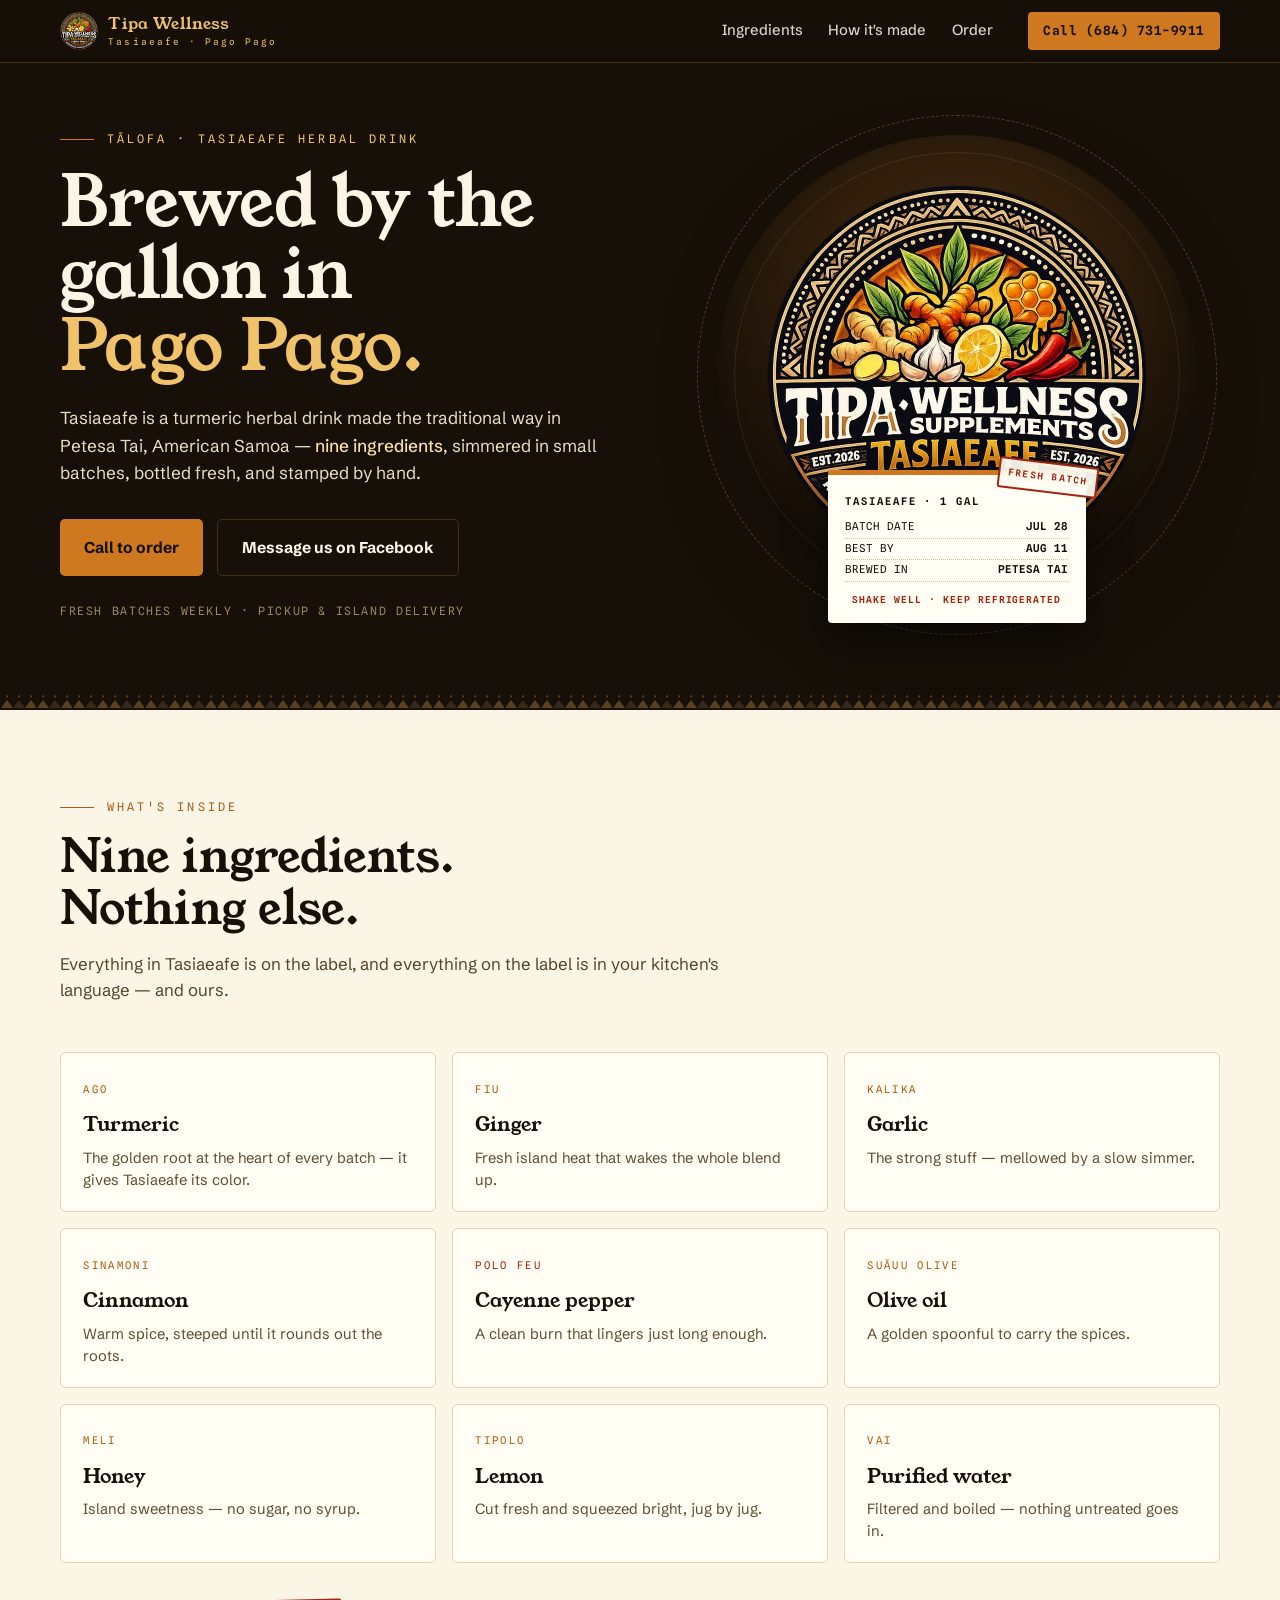
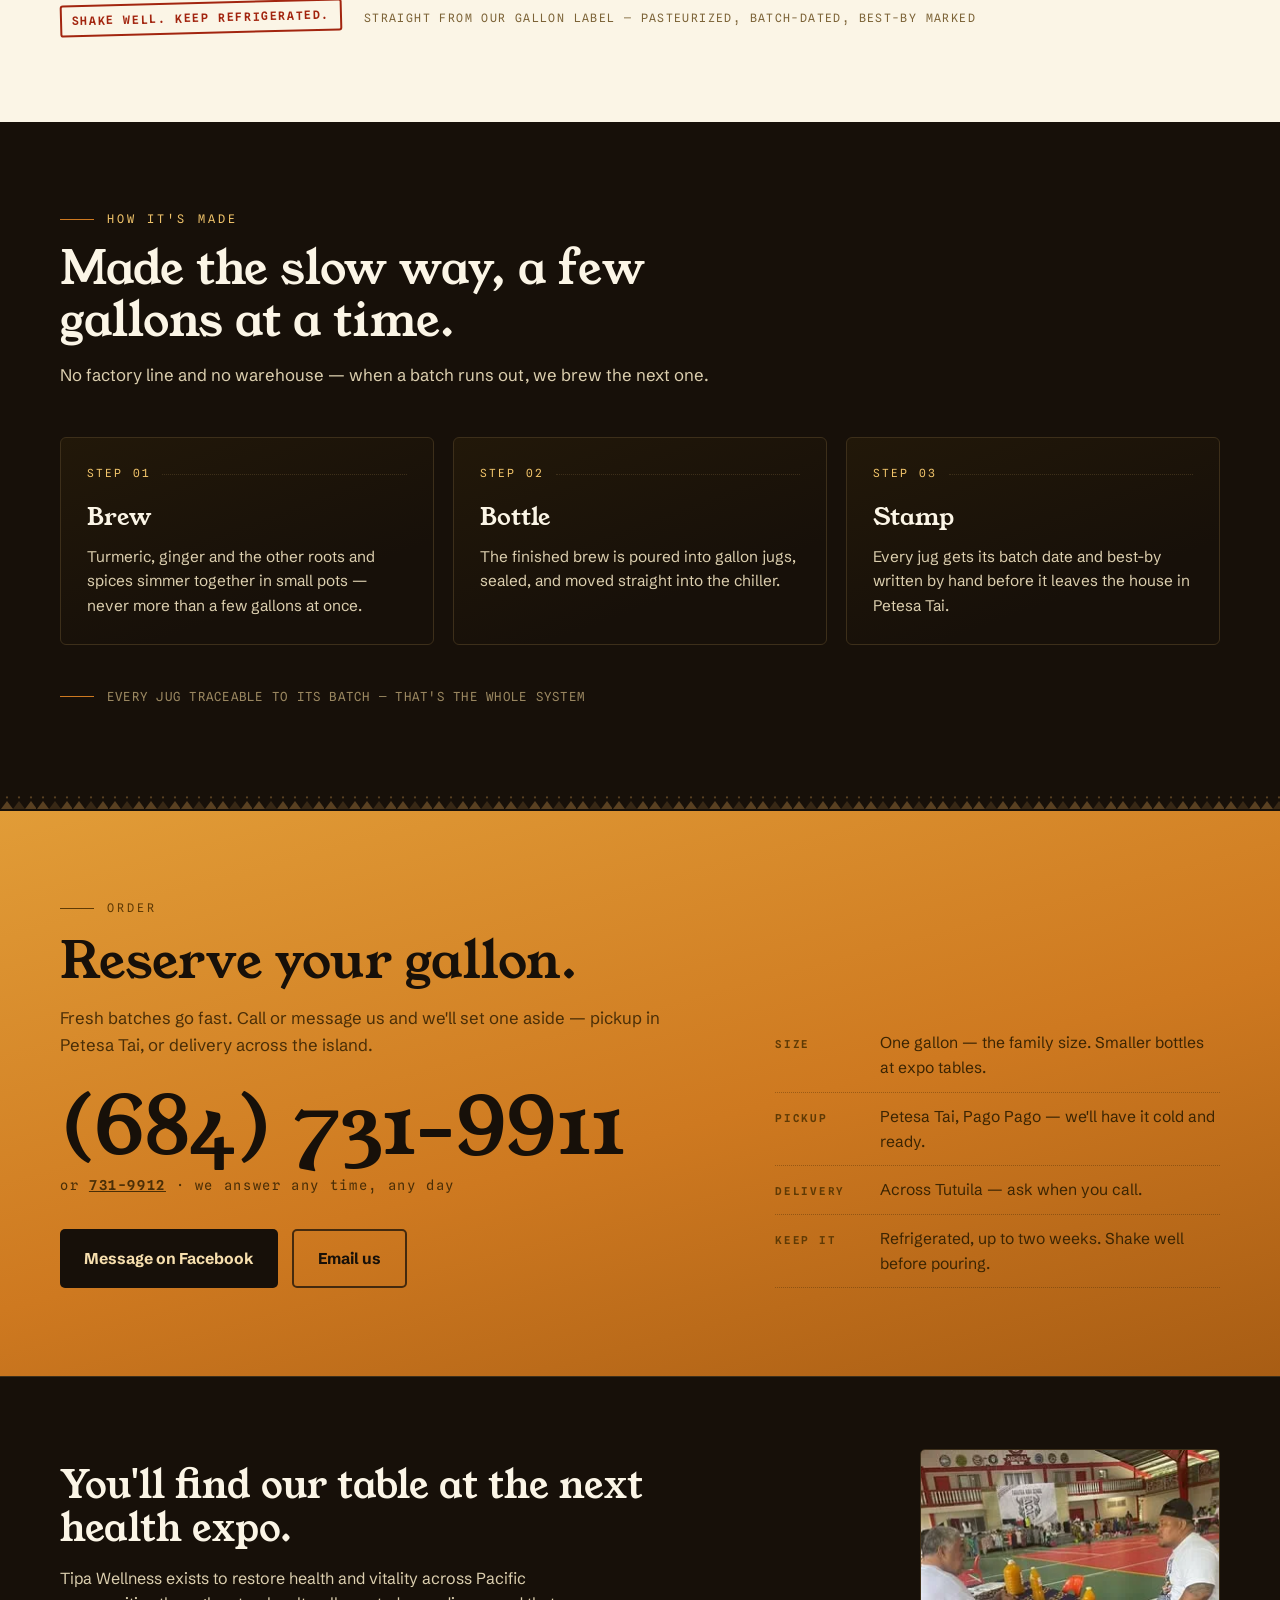
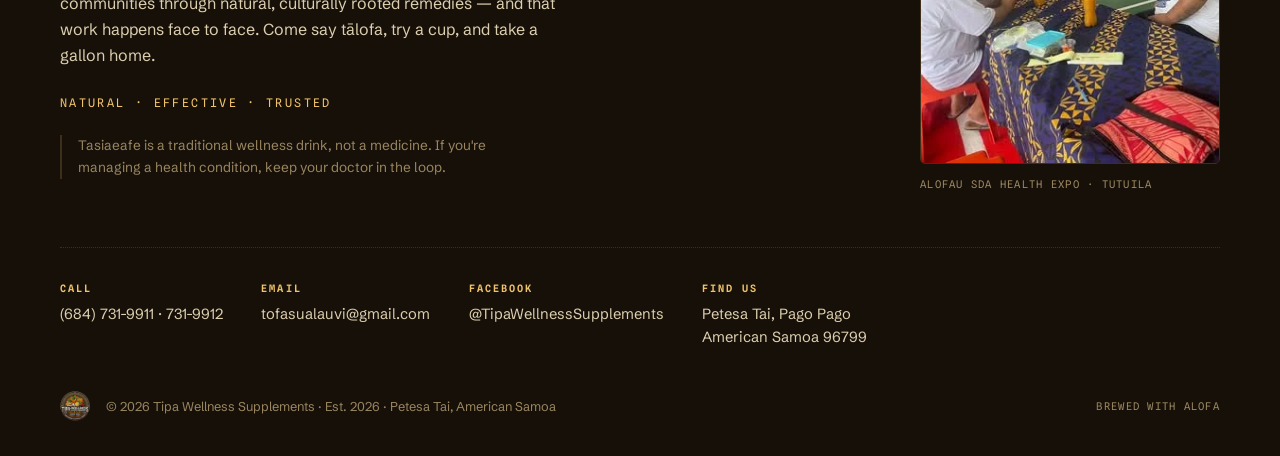
==== index.html @ 3d17a1ac "Ingredient cards: scroll-lit photo backgrounds (assets pending) Each card attaches assets/ing-<slug>" ====
<!DOCTYPE html>
<html lang="en">
<head>
<meta charset="UTF-8">
<meta name="viewport" content="width=device-width, initial-scale=1.0">
<title>Tipa Wellness Supplements — Tasiaeafe Herbal Drink, brewed in Pago Pago</title>
<meta name="description" content="Tasiaeafe is a turmeric herbal drink brewed in small batches in Petesa Tai, American Samoa. Nine ingredients, bottled by the gallon. Call (684) 731-9911 to order.">
<link rel="icon" type="image/png" href="assets/favicon.png">
<link rel="apple-touch-icon" href="assets/apple-touch-icon.png">
<link rel="preconnect" href="https://fonts.googleapis.com">
<link rel="preconnect" href="https://fonts.gstatic.com" crossorigin>
<link href="https://fonts.googleapis.com/css2?family=Young+Serif&family=Schibsted+Grotesk:ital,wght@0,400;0,500;0,700;1,400&family=Spline+Sans+Mono:wght@400;500;600&display=swap" rel="stylesheet">
<style>
  :root{
    --ink:#171009;
    --ink-2:#221809;
    --ink-soft:#2e2212;
    --paper:#FBF5E6;
    --paper-2:#F4EAD2;
    --cream:#FFFDF4;
    --turmeric:#CE7920;
    --turmeric-deep:#A85D14;
    --honey:#F0C36A;
    --honey-pale:#F7DFAE;
    --chili:#A2250F;
    --leaf:#6A8D30;
    --line-dark:#3d2f1a;
    --line-paper:#E2D5B4;
    --disp:'Young Serif',Georgia,serif;
    --body:'Schibsted Grotesk',system-ui,sans-serif;
    --mono:'Spline Sans Mono',ui-monospace,monospace;
  }
  *{margin:0;padding:0;box-sizing:border-box}
  html{scroll-behavior:smooth}
  body{
    font-family:var(--body);
    background:var(--ink);
    color:var(--paper);
    line-height:1.6;
    overflow-x:hidden;
  }
  img{max-width:100%;display:block}
  a{color:inherit}
  ::selection{background:var(--turmeric);color:var(--ink)}

  .skip{position:absolute;left:-999px;top:0;background:var(--honey);color:var(--ink);padding:.6rem 1rem;z-index:99;font-weight:700}
  .skip:focus{left:0}

  a:focus-visible,button:focus-visible{outline:3px solid var(--honey);outline-offset:3px;border-radius:2px}

  /* ---------- header ---------- */
  header{
    position:sticky;top:0;z-index:50;
    background:color-mix(in srgb,var(--ink) 92%,transparent);
    backdrop-filter:blur(8px);
    border-bottom:1px solid var(--line-dark);
  }
  .head-in{
    max-width:1200px;margin:0 auto;padding:.75rem 1.25rem;
    display:flex;align-items:center;gap:1rem;
  }
  .wordmark{display:flex;align-items:center;gap:.65rem;text-decoration:none}
  .wordmark img{width:38px;height:38px}
  .wordmark b{font-family:var(--disp);font-weight:400;font-size:1.02rem;letter-spacing:.02em;line-height:1.05;display:block;white-space:nowrap}
  .wordmark span{font-family:var(--mono);font-size:.58rem;letter-spacing:.22em;color:var(--honey);display:block;margin-top:.15rem;white-space:nowrap}
  nav{margin-left:auto;display:flex;gap:1.6rem}
  nav a{text-decoration:none;font-size:.92rem;font-weight:500;color:var(--paper);opacity:.85;transition:opacity .2s}
  nav a:hover{opacity:1;color:var(--honey)}
  .head-call{
    margin-left:1.2rem;text-decoration:none;font-family:var(--mono);font-size:.8rem;font-weight:600;
    background:var(--turmeric);color:var(--ink);padding:.55rem .95rem;border-radius:4px;
    letter-spacing:.04em;white-space:nowrap;transition:background .2s,transform .2s;
  }
  .head-call:hover{background:var(--honey);transform:translateY(-1px)}

  /* ---------- siapo divider ---------- */
  .siapo{
    height:16px;
    background-image:url("data:image/svg+xml,%3Csvg xmlns='http://www.w3.org/2000/svg' width='36' height='16' viewBox='0 0 36 16'%3E%3Cg fill='%23A97B3F'%3E%3Cpath d='M1 14 7 6l6 8z'/%3E%3Cpath d='M13 14 19 6l6 8z' fill-opacity='.5'/%3E%3Cpath d='M25 14 31 6l6 8z'/%3E%3Ccircle cx='7' cy='2.4' r='1.1'/%3E%3Ccircle cx='19' cy='2.4' r='1.1'/%3E%3Ccircle cx='31' cy='2.4' r='1.1'/%3E%3C/g%3E%3C/svg%3E");
    background-repeat:repeat-x;
    opacity:.45;
  }

  /* ---------- hero ---------- */
  .hero{position:relative;overflow:hidden}
  .hero-in{
    max-width:1200px;margin:0 auto;padding:4.2rem 1.25rem 4.6rem;
    display:grid;grid-template-columns:1.06fr .94fr;gap:2.5rem;align-items:center;
    position:relative;
  }
  .kicker{
    font-family:var(--mono);font-size:.74rem;letter-spacing:.26em;color:var(--honey);
    display:flex;align-items:center;gap:.8rem;text-transform:uppercase;
  }
  .kicker::before{content:"";width:34px;height:1px;background:var(--turmeric)}
  h1{
    font-family:var(--disp);font-weight:400;
    font-size:clamp(2.5rem,5.4vw,4.35rem);
    line-height:1.04;margin:1.1rem 0 1.35rem;letter-spacing:-.01em;
  }
  h1 em{font-style:normal;color:var(--honey)}
  .hero-sub{
    font-size:1.08rem;color:#E8DEC4;max-width:34rem;
  }
  .hero-sub strong{color:var(--honey-pale);font-weight:500}
  .cta-row{display:flex;gap:.9rem;margin-top:2rem;flex-wrap:wrap}
  .btn{
    display:inline-flex;align-items:center;gap:.55rem;text-decoration:none;
    font-weight:700;font-size:.98rem;padding:.95rem 1.5rem;border-radius:5px;
    transition:transform .22s,background .22s,border-color .22s;
  }
  .btn-fill{background:var(--turmeric);color:var(--ink)}
  .btn-fill:hover{background:var(--honey);transform:translateY(-2px)}
  .btn-line{border:1.5px solid var(--line-dark);color:var(--paper)}
  .btn-line:hover{border-color:var(--honey);color:var(--honey);transform:translateY(-2px)}
  .hero-note{margin-top:1.6rem;font-family:var(--mono);font-size:.72rem;letter-spacing:.14em;color:#9a8760}

  /* hero stage */
  .stage{position:relative;display:flex;justify-content:center;align-items:center;min-height:480px}
  .glow{
    position:absolute;width:480px;height:480px;border-radius:50%;
    background:radial-gradient(circle at 50% 42%,rgba(240,195,106,.34),rgba(206,121,32,.18) 46%,transparent 68%);
    animation:breathe 7s ease-in-out infinite;
  }
  .glow-ring{
    position:absolute;width:520px;height:520px;border-radius:50%;
    border:1px dashed rgba(240,195,106,.28);
    animation:spin 60s linear infinite;
  }
  .glow-ring::after{
    content:"";position:absolute;inset:36px;border-radius:50%;
    border:1px solid rgba(240,195,106,.12);
  }
  @keyframes breathe{0%,100%{transform:scale(1);opacity:.9}50%{transform:scale(1.06);opacity:1}}
  @keyframes spin{to{transform:rotate(360deg)}}
  .badge{width:min(380px,72vw);height:auto;position:relative;filter:drop-shadow(0 24px 48px rgba(0,0,0,.55))}

  /* batch ticket — the signature */
  .ticket{
    position:absolute;bottom:-8px;left:50%;transform:translateX(-50%);
    background:var(--cream);color:var(--ink);
    width:258px;padding:1rem 1.1rem .9rem;border-radius:4px;
    box-shadow:0 18px 40px rgba(0,0,0,.5);
    font-family:var(--mono);font-size:.68rem;line-height:1.9;
    border-top:5px solid var(--turmeric);
  }
  .ticket h3{font-family:var(--mono);font-weight:600;font-size:.66rem;letter-spacing:.18em;margin-bottom:.35rem}
  .ticket .row{display:flex;justify-content:space-between;border-bottom:1px dotted #cbbc96}
  .ticket .row b{font-weight:600}
  .ticket .shake{
    margin-top:.55rem;text-align:center;letter-spacing:.1em;font-size:.6rem;
    color:var(--chili);font-weight:600;
  }
  .stamp{
    position:absolute;top:-13px;right:-12px;transform:rotate(7deg);
    font-family:var(--mono);font-weight:600;font-size:.58rem;letter-spacing:.14em;
    color:var(--chili);border:2px solid var(--chili);border-radius:3px;
    padding:.28rem .5rem;background:rgba(255,253,244,.92);
  }

  /* load choreography */
  .rise{animation:rise .9s cubic-bezier(.22,.8,.24,1) backwards}
  .hero .kicker{animation-delay:.05s}
  .hero h1{animation-delay:.15s}
  .hero .hero-sub{animation-delay:.28s}
  .hero .cta-row{animation-delay:.4s}
  .hero .hero-note{animation-delay:.5s}
  .stage .badge{animation:badge-in 1.1s cubic-bezier(.2,.9,.25,1) backwards .2s}
  .stage .ticket{animation:rise-center .9s cubic-bezier(.22,.8,.24,1) backwards .65s}
  @keyframes rise{from{opacity:0;transform:translateY(34px)}to{opacity:1;transform:none}}
  @keyframes badge-in{from{opacity:0;transform:scale(.86) rotate(-5deg)}to{opacity:1;transform:none}}
  @keyframes rise-center{from{opacity:0;transform:translateX(-50%) translateY(34px)}to{opacity:1;transform:translateX(-50%)}}

  /* ---------- sections shared ---------- */
  section{position:relative}
  .sec-in{max-width:1200px;margin:0 auto;padding:5.5rem 1.25rem}
  .sec-head{max-width:44rem;margin-bottom:3rem}
  h2{
    font-family:var(--disp);font-weight:400;
    font-size:clamp(1.9rem,3.6vw,2.9rem);line-height:1.12;margin:.9rem 0 1rem;
  }
  .lead{font-size:1.05rem}

  /* scroll reveal */
  .rv{opacity:0;transform:translateY(30px);transition:opacity .7s ease,transform .7s cubic-bezier(.22,.8,.24,1)}
  .rv.in{opacity:1;transform:none}

  /* ---------- ingredients (paper) ---------- */
  .paper-sec{background:var(--paper);color:var(--ink)}
  .paper-sec .kicker{color:var(--turmeric-deep)}
  .paper-sec .kicker::before{background:var(--turmeric-deep)}
  .paper-sec .lead{color:#54442a}
  .ing-grid{
    display:grid;grid-template-columns:repeat(3,1fr);gap:1rem;
  }
  .ing{
    background:var(--cream);border:1px solid var(--line-paper);border-radius:6px;
    padding:1.35rem 1.4rem 1.25rem;position:relative;overflow:hidden;
    transition:transform .25s,box-shadow .25s,border-color .6s;
  }
  .ing:hover{transform:translateY(-4px);box-shadow:0 14px 30px rgba(60,42,10,.12)}
  .ing .sam{font-family:var(--mono);font-size:.66rem;letter-spacing:.22em;color:var(--turmeric-deep);text-transform:uppercase}
  .ing h3{font-family:var(--disp);font-weight:400;font-size:1.28rem;margin:.5rem 0 .35rem}
  .ing p{font-size:.92rem;color:#5d4c2f;line-height:1.5}
  .ing[data-hot] .sam{color:var(--chili)}
  .ing[data-green] .sam{color:var(--leaf)}

  /* scroll-lit photo backgrounds (images attach only if the asset exists) */
  .ing .ing-photo{
    position:absolute;inset:0;z-index:0;pointer-events:none;
    opacity:0;transform:scale(1.14);
    transition:opacity 1.1s ease,transform 1.6s cubic-bezier(.22,.8,.24,1);
  }
  .ing .ing-photo img{width:100%;height:100%;object-fit:cover}
  .ing .ing-photo::after{
    content:"";position:absolute;inset:0;
    background:linear-gradient(178deg,rgba(23,16,9,.18) 30%,rgba(23,16,9,.78) 78%,rgba(23,16,9,.9));
  }
  .ing .sam,.ing h3,.ing p{position:relative;z-index:1;transition:color .8s ease}
  .ing.lit{border-color:var(--ink-soft)}
  .ing.lit .ing-photo{opacity:1;transform:scale(1.02)}
  .ing.lit:hover .ing-photo{transform:scale(1.07)}
  .ing.lit h3{color:var(--cream)}
  .ing.lit p{color:#E4D8BC}
  .ing.lit .sam{color:var(--honey)}
  .ing.lit[data-hot] .sam{color:#F19A85}
  .ing-foot{
    margin-top:2.4rem;display:flex;align-items:center;gap:1.4rem;flex-wrap:wrap;
    font-family:var(--mono);font-size:.72rem;letter-spacing:.12em;color:#7c6337;
  }
  .ing-foot .shake-tag{
    border:2px solid var(--chili);color:var(--chili);font-weight:600;border-radius:3px;
    padding:.3rem .6rem;transform:rotate(-1.5deg);letter-spacing:.14em;
  }

  /* ---------- process (ink) ---------- */
  .proc-grid{display:grid;grid-template-columns:repeat(3,1fr);gap:1.2rem}
  .step{
    border:1px solid var(--line-dark);border-radius:6px;padding:1.7rem 1.6rem 1.6rem;
    background:linear-gradient(160deg,var(--ink-2),var(--ink) 70%);
  }
  .step .no{
    font-family:var(--mono);font-size:.7rem;letter-spacing:.2em;color:var(--honey);
    display:flex;align-items:center;gap:.7rem;
  }
  .step .no::after{content:"";flex:1;border-top:1px dotted var(--line-dark)}
  .step h3{font-family:var(--disp);font-weight:400;font-size:1.5rem;margin:.9rem 0 .55rem}
  .step p{color:#DCCFAF;font-size:.96rem}
  .proc-note{
    margin-top:2.6rem;font-family:var(--mono);font-size:.78rem;letter-spacing:.1em;
    color:#9a8760;display:flex;gap:.8rem;align-items:center;
  }
  .proc-note::before{content:"";width:34px;height:1px;background:var(--turmeric)}

  /* ---------- order (amber) ---------- */
  .order-sec{background:linear-gradient(165deg,#E19C37,var(--turmeric) 55%,var(--turmeric-deep));color:var(--ink)}
  .order-sec .kicker{color:#5f3a05}
  .order-sec .kicker::before{background:#5f3a05}
  .order-sec h2{font-size:clamp(2rem,4vw,3.2rem)}
  .order-sec .lead{color:#4a2e07;max-width:38rem}
  .phone{
    display:inline-block;font-family:var(--disp);text-decoration:none;
    font-size:clamp(2.4rem,6.4vw,5rem);line-height:1.05;color:var(--ink);
    margin:1.6rem 0 .4rem;letter-spacing:.01em;
    transition:transform .22s;
  }
  .phone:hover{transform:scale(1.02)}
  .phone-alt{font-family:var(--mono);font-size:.85rem;letter-spacing:.12em;color:#4a2e07}
  .phone-alt a{color:inherit;font-weight:600}
  .order-grid{display:grid;grid-template-columns:1.2fr .8fr;gap:3rem;align-items:end}
  .order-facts{list-style:none;display:grid;gap:.7rem;font-size:.98rem}
  .order-facts li{
    display:flex;gap:.8rem;align-items:baseline;color:#3c2503;
    border-bottom:1px dotted rgba(60,37,3,.35);padding-bottom:.7rem;
  }
  .order-facts .k{font-family:var(--mono);font-size:.68rem;letter-spacing:.16em;min-width:92px;color:#5f3a05;font-weight:600}
  .order-cta{display:flex;gap:.9rem;margin-top:2rem;flex-wrap:wrap}
  .btn-ink{background:var(--ink);color:var(--honey-pale)}
  .btn-ink:hover{background:#000;transform:translateY(-2px)}
  .btn-ghost{border:2px solid rgba(23,16,9,.75);color:var(--ink)}
  .btn-ghost:hover{background:rgba(23,16,9,.08);transform:translateY(-2px)}

  /* ---------- footer ---------- */
  footer{background:var(--ink);border-top:1px solid var(--line-dark)}
  .foot-in{max-width:1200px;margin:0 auto;padding:4.5rem 1.25rem 2.2rem}
  .foot-grid{display:grid;grid-template-columns:1.15fr .85fr;gap:3.2rem;align-items:start}
  .foot-grid h2{font-size:clamp(1.7rem,3vw,2.4rem)}
  .foot-copy{color:#DCCFAF;max-width:32rem}
  .trust-line{
    margin-top:1.6rem;font-family:var(--mono);font-size:.74rem;letter-spacing:.2em;
    color:var(--honey);text-transform:uppercase;
  }
  .doctor-note{
    margin-top:1.4rem;font-size:.85rem;color:#9a8760;max-width:30rem;
    border-left:2px solid var(--line-dark);padding-left:1rem;
  }
  .foot-photo{position:relative;max-width:300px;justify-self:end}
  .foot-photo img{border-radius:5px;border:1px solid var(--line-dark)}
  .foot-photo figcaption{
    font-family:var(--mono);font-size:.66rem;letter-spacing:.12em;color:#9a8760;margin-top:.7rem;
  }
  .contact-block{
    margin-top:3.4rem;padding-top:2rem;border-top:1px dotted var(--line-dark);
    display:flex;flex-wrap:wrap;gap:2.4rem;font-size:.92rem;color:#DCCFAF;
  }
  .contact-block b{display:block;font-family:var(--mono);font-weight:600;font-size:.64rem;letter-spacing:.2em;color:var(--honey);margin-bottom:.4rem;text-transform:uppercase}
  .contact-block a{text-decoration:none}
  .contact-block a:hover{color:var(--honey)}
  .foot-base{
    margin-top:2.6rem;display:flex;align-items:center;gap:1rem;flex-wrap:wrap;
    font-size:.8rem;color:#9a8760;
  }
  .foot-base img{width:30px;height:30px;opacity:.9}
  .foot-base span{margin-left:auto;font-family:var(--mono);font-size:.66rem;letter-spacing:.12em}

  /* ---------- responsive ---------- */
  @media(max-width:960px){
    .hero-in{grid-template-columns:1fr;padding-top:3rem}
    .stage{min-height:430px;margin-top:1rem}
    .ing-grid{grid-template-columns:repeat(2,1fr)}
    .proc-grid{grid-template-columns:1fr}
    .order-grid{grid-template-columns:1fr;gap:2rem}
    .foot-grid{grid-template-columns:1fr}
    .foot-photo{justify-self:start}
    nav{display:none}
  }
  @media(max-width:560px){
    .ing-grid{grid-template-columns:1fr}
    .glow{width:340px;height:340px}
    .glow-ring{width:380px;height:380px}
    .stage{min-height:0;flex-direction:column;margin-top:1.6rem}
    .glow,.glow-ring{top:0}
    .ticket{position:relative;bottom:auto;left:auto;transform:none;margin:-44px auto 0}
    .stage .ticket{animation-name:rise}
    .cta-row .btn{width:100%;justify-content:center}
    .head-call span{display:none}
    .wordmark span span{display:none}
  }

  @media(prefers-reduced-motion:reduce){
    *,*::before,*::after{animation:none!important;transition:none!important}
    .rv{opacity:1;transform:none}
    html{scroll-behavior:auto}
  }
</style>
</head>
<body>
<a class="skip" href="#main">Skip to content</a>

<header>
  <div class="head-in">
    <a class="wordmark" href="#top" aria-label="Tipa Wellness Supplements — back to top">
      <img src="assets/favicon.png" alt="" width="38" height="38">
      <span style="display:block">
        <b>Tipa Wellness</b>
        <span>Tasiaeafe · Pago Pago</span>
      </span>
    </a>
    <nav aria-label="Main">
      <a href="#ingredients">Ingredients</a>
      <a href="#how">How it's made</a>
      <a href="#order">Order</a>
    </nav>
    <a class="head-call" href="tel:+16847319911"><span>Call </span>(684) 731-9911</a>
  </div>
</header>

<main id="main">

  <!-- ================= HERO ================= -->
  <section class="hero" id="top">
    <div class="hero-in">
      <div>
        <p class="kicker rise">Tālofa · Tasiaeafe Herbal Drink</p>
        <h1 class="rise">Brewed by the gallon in <em>Pago&nbsp;Pago.</em></h1>
        <p class="hero-sub rise">Tasiaeafe is a turmeric herbal drink made the traditional way in
          Petesa Tai, American Samoa — <strong>nine ingredients</strong>, simmered in small
          batches, bottled fresh, and stamped by hand.</p>
        <div class="cta-row rise">
          <a class="btn btn-fill" href="tel:+16847319911">Call to order</a>
          <a class="btn btn-line" href="https://www.facebook.com/TipaWellnessSupplements" target="_blank" rel="noopener">Message us on Facebook</a>
        </div>
        <p class="hero-note rise">FRESH BATCHES WEEKLY · PICKUP &amp; ISLAND DELIVERY</p>
      </div>

      <div class="stage" aria-hidden="false">
        <div class="glow" aria-hidden="true"></div>
        <div class="glow-ring" aria-hidden="true"></div>
        <img class="badge" src="assets/logo-seal.webp" alt="Tipa Wellness Supplements — Tasiaeafe Herbal Drink badge" width="760" height="760">
        <aside class="ticket" aria-label="Sample batch ticket">
          <span class="stamp">FRESH BATCH</span>
          <h3>TASIAEAFE · 1 GAL</h3>
          <div class="row"><span>BATCH DATE</span><b>JUL 28</b></div>
          <div class="row"><span>BEST BY</span><b>AUG 11</b></div>
          <div class="row"><span>BREWED IN</span><b>PETESA TAI</b></div>
          <p class="shake">SHAKE WELL · KEEP REFRIGERATED</p>
        </aside>
      </div>
    </div>
    <div class="siapo" aria-hidden="true"></div>
  </section>

  <!-- ================= INGREDIENTS ================= -->
  <section class="paper-sec" id="ingredients">
    <div class="sec-in">
      <div class="sec-head rv">
        <p class="kicker">What's inside</p>
        <h2>Nine ingredients. Nothing&nbsp;else.</h2>
        <p class="lead">Everything in Tasiaeafe is on the label, and everything on the label is
          in your kitchen's language — and ours.</p>
      </div>
      <div class="ing-grid">
        <article class="ing rv" data-img="turmeric"><span class="sam">Ago</span><h3>Turmeric</h3><p>The golden root at the heart of every batch — it gives Tasiaeafe its color.</p></article>
        <article class="ing rv" data-img="ginger"><span class="sam">Fiu</span><h3>Ginger</h3><p>Fresh island heat that wakes the whole blend up.</p></article>
        <article class="ing rv" data-img="garlic"><span class="sam">Kalika</span><h3>Garlic</h3><p>The strong stuff — mellowed by a slow simmer.</p></article>
        <article class="ing rv" data-img="cinnamon"><span class="sam">Sinamoni</span><h3>Cinnamon</h3><p>Warm spice, steeped until it rounds out the roots.</p></article>
        <article class="ing rv" data-img="cayenne" data-hot><span class="sam">Polo feu</span><h3>Cayenne pepper</h3><p>A clean burn that lingers just long enough.</p></article>
        <article class="ing rv" data-img="olive-oil"><span class="sam">Suāuu olive</span><h3>Olive oil</h3><p>A golden spoonful to carry the spices.</p></article>
        <article class="ing rv" data-img="honey"><span class="sam">Meli</span><h3>Honey</h3><p>Island sweetness — no sugar, no syrup.</p></article>
        <article class="ing rv" data-img="lemon"><span class="sam">Tipolo</span><h3>Lemon</h3><p>Cut fresh and squeezed bright, jug by jug.</p></article>
        <article class="ing rv" data-img="water"><span class="sam">Vai</span><h3>Purified water</h3><p>Filtered and boiled — nothing untreated goes in.</p></article>
      </div>
      <div class="ing-foot rv">
        <span class="shake-tag">SHAKE WELL. KEEP REFRIGERATED.</span>
        <span>STRAIGHT FROM OUR GALLON LABEL — PASTEURIZED, BATCH-DATED, BEST-BY MARKED</span>
      </div>
    </div>
  </section>

  <!-- ================= PROCESS ================= -->
  <section id="how">
    <div class="sec-in">
      <div class="sec-head rv">
        <p class="kicker">How it's made</p>
        <h2>Made the slow way, a few gallons at a time.</h2>
        <p class="lead" style="color:#DCCFAF">No factory line and no warehouse — when a batch runs out, we brew the next one.</p>
      </div>
      <div class="proc-grid">
        <article class="step rv">
          <p class="no">STEP 01</p>
          <h3>Brew</h3>
          <p>Turmeric, ginger and the other roots and spices simmer together in small pots — never more than a few gallons at once.</p>
        </article>
        <article class="step rv">
          <p class="no">STEP 02</p>
          <h3>Bottle</h3>
          <p>The finished brew is poured into gallon jugs, sealed, and moved straight into the chiller.</p>
        </article>
        <article class="step rv">
          <p class="no">STEP 03</p>
          <h3>Stamp</h3>
          <p>Every jug gets its batch date and best-by written by hand before it leaves the house in Petesa Tai.</p>
        </article>
      </div>
      <p class="proc-note rv">EVERY JUG TRACEABLE TO ITS BATCH — THAT'S THE WHOLE SYSTEM</p>
    </div>
    <div class="siapo" aria-hidden="true"></div>
  </section>

  <!-- ================= ORDER ================= -->
  <section class="order-sec" id="order">
    <div class="sec-in">
      <div class="order-grid">
        <div class="rv">
          <p class="kicker">Order</p>
          <h2>Reserve your gallon.</h2>
          <p class="lead">Fresh batches go fast. Call or message us and we'll set one aside —
            pickup in Petesa Tai, or delivery across the island.</p>
          <a class="phone" href="tel:+16847319911">(684) 731-9911</a>
          <p class="phone-alt">or <a href="tel:+16847319912">731-9912</a> · we answer any time, any day</p>
          <div class="order-cta">
            <a class="btn btn-ink" href="https://www.facebook.com/TipaWellnessSupplements" target="_blank" rel="noopener">Message on Facebook</a>
            <a class="btn btn-ghost" href="mailto:tofasualauvi@gmail.com">Email us</a>
          </div>
        </div>
        <ul class="order-facts rv">
          <li><span class="k">SIZE</span><span>One gallon — the family size. Smaller bottles at expo tables.</span></li>
          <li><span class="k">PICKUP</span><span>Petesa Tai, Pago Pago — we'll have it cold and ready.</span></li>
          <li><span class="k">DELIVERY</span><span>Across Tutuila — ask when you call.</span></li>
          <li><span class="k">KEEP IT</span><span>Refrigerated, up to two weeks. Shake well before pouring.</span></li>
        </ul>
      </div>
    </div>
  </section>

  <!-- ================= FOOTER / COMMUNITY ================= -->
  <footer>
    <div class="foot-in">
      <div class="foot-grid">
        <div class="rv">
          <h2>You'll find our table at the next health expo.</h2>
          <p class="foot-copy" style="margin-top:1rem">Tipa Wellness exists to restore health and vitality across
            Pacific communities through natural, culturally rooted remedies — and that work happens
            face to face. Come say tālofa, try a cup, and take a gallon home.</p>
          <p class="trust-line">Natural · Effective · Trusted</p>
          <p class="doctor-note">Tasiaeafe is a traditional wellness drink, not a medicine.
            If you're managing a health condition, keep your doctor in the loop.</p>
        </div>
        <figure class="foot-photo rv">
          <img src="assets/community-expo.webp" alt="The Tipa Wellness table at a community health expo, with fresh bottles of Tasiaeafe" width="315" height="315" loading="lazy">
          <figcaption>ALOFAU SDA HEALTH EXPO · TUTUILA</figcaption>
        </figure>
      </div>

      <div class="contact-block rv">
        <div><b>Call</b><a href="tel:+16847319911">(684) 731-9911</a> · <a href="tel:+16847319912">731-9912</a></div>
        <div><b>Email</b><a href="mailto:tofasualauvi@gmail.com">tofasualauvi@gmail.com</a></div>
        <div><b>Facebook</b><a href="https://www.facebook.com/TipaWellnessSupplements" target="_blank" rel="noopener">@TipaWellnessSupplements</a></div>
        <div><b>Find us</b>Petesa Tai, Pago Pago<br>American Samoa 96799</div>
      </div>

      <div class="foot-base">
        <img src="assets/favicon.png" alt="">
        <p>© 2026 Tipa Wellness Supplements · Est. 2026 · Petesa Tai, American Samoa</p>
        <span>BREWED WITH ALOFA</span>
      </div>
    </div>
  </footer>
</main>

<script>
  const io = new IntersectionObserver((entries) => {
    for (const e of entries) {
      if (e.isIntersecting) { e.target.classList.add('in'); io.unobserve(e.target); }
    }
  }, { threshold: 0.12, rootMargin: '0px 0px -40px 0px' });
  document.querySelectorAll('.rv').forEach((el, i) => io.observe(el));

  // stagger grids: delay children within the same parent
  document.querySelectorAll('.ing-grid, .proc-grid').forEach(grid => {
    [...grid.children].forEach((el, i) => { el.style.transitionDelay = (i * 70) + 'ms'; });
  });

  // ingredient photo backgrounds: attach only if the asset exists,
  // then light up when the card itself is scrolled into view
  const lightUp = new IntersectionObserver((entries) => {
    for (const e of entries) {
      if (e.isIntersecting) {
        const card = e.target;
        setTimeout(() => card.classList.add('lit'), (card.dataset.i || 0) * 110);
        lightUp.unobserve(card);
      }
    }
  }, { threshold: 0.55 });

  document.querySelectorAll('.ing[data-img]').forEach((card, i) => {
    const img = new Image();
    img.src = 'assets/ing-' + card.dataset.img + '.webp';
    img.alt = '';
    img.onload = () => {
      const wrap = document.createElement('div');
      wrap.className = 'ing-photo';
      wrap.appendChild(img);
      card.prepend(wrap);
      card.dataset.i = i % 3;
      lightUp.observe(card);
    };
  });
</script>
</body>
</html>
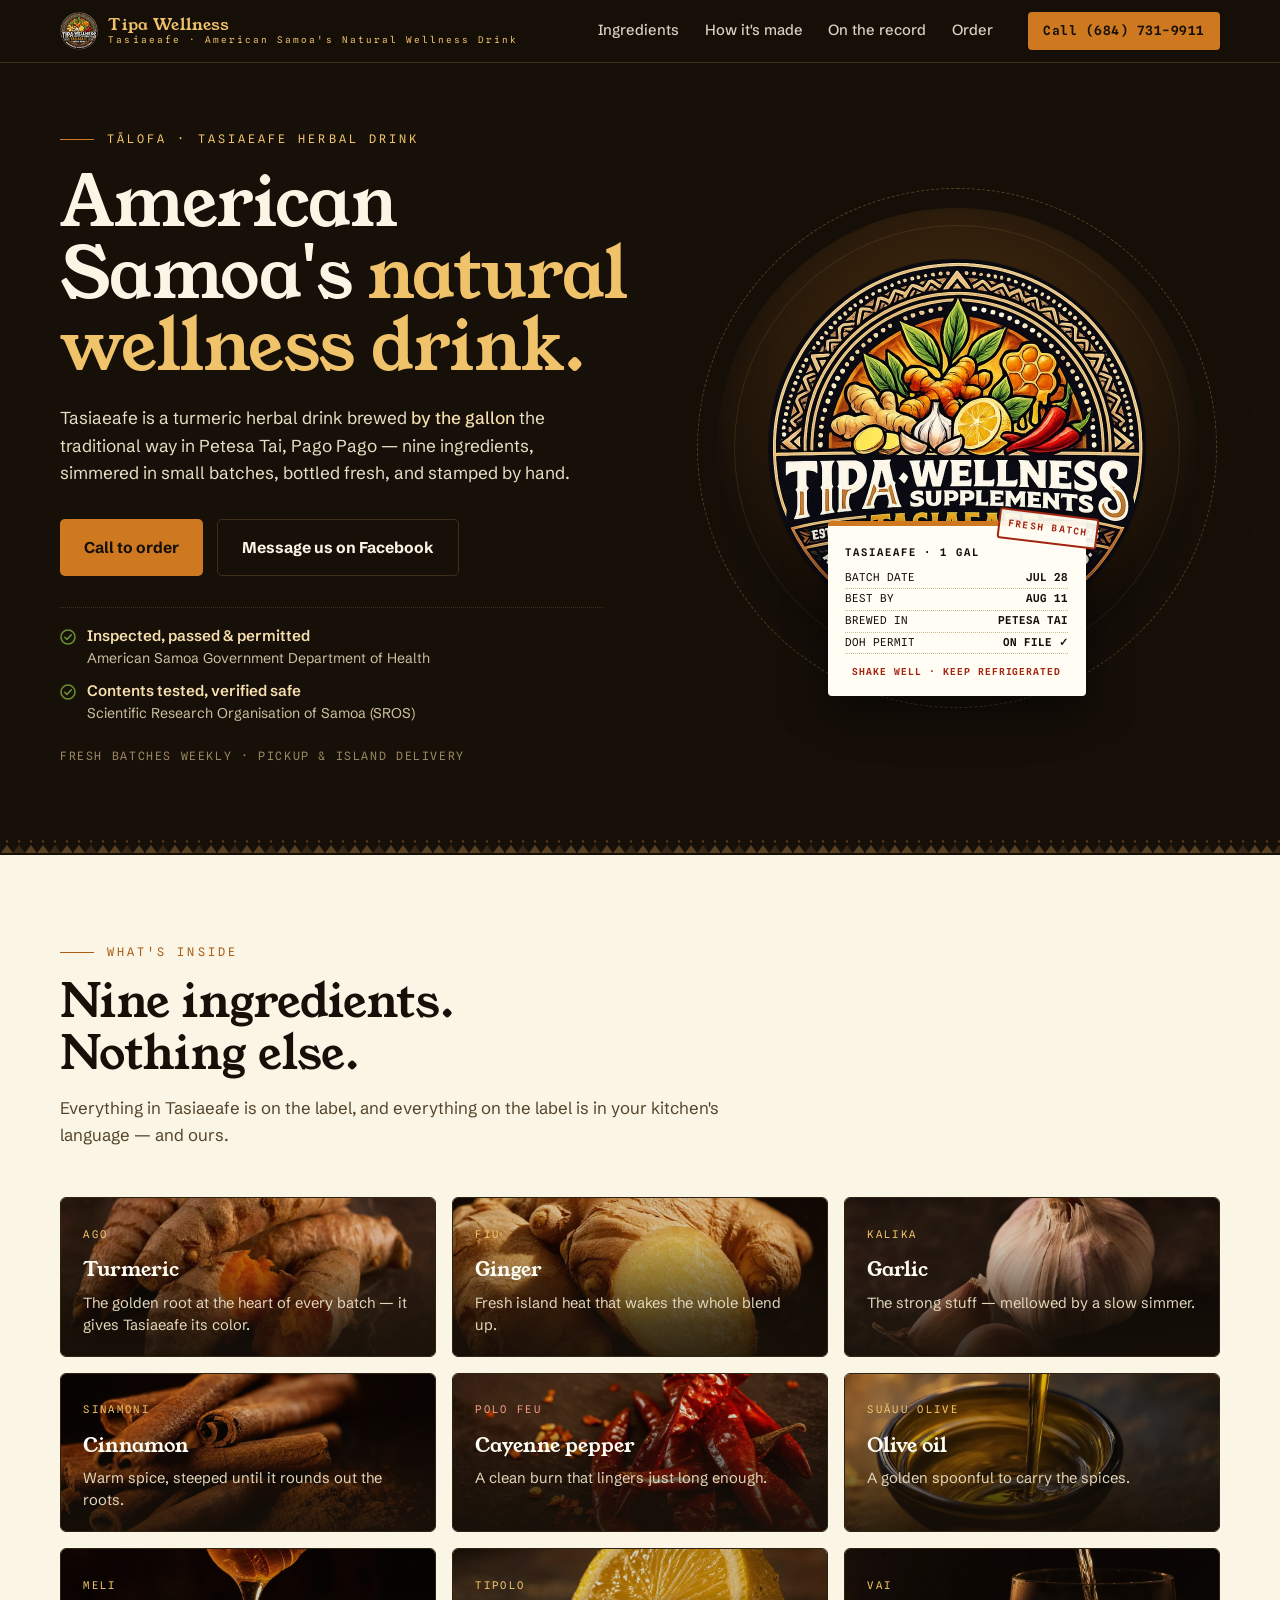
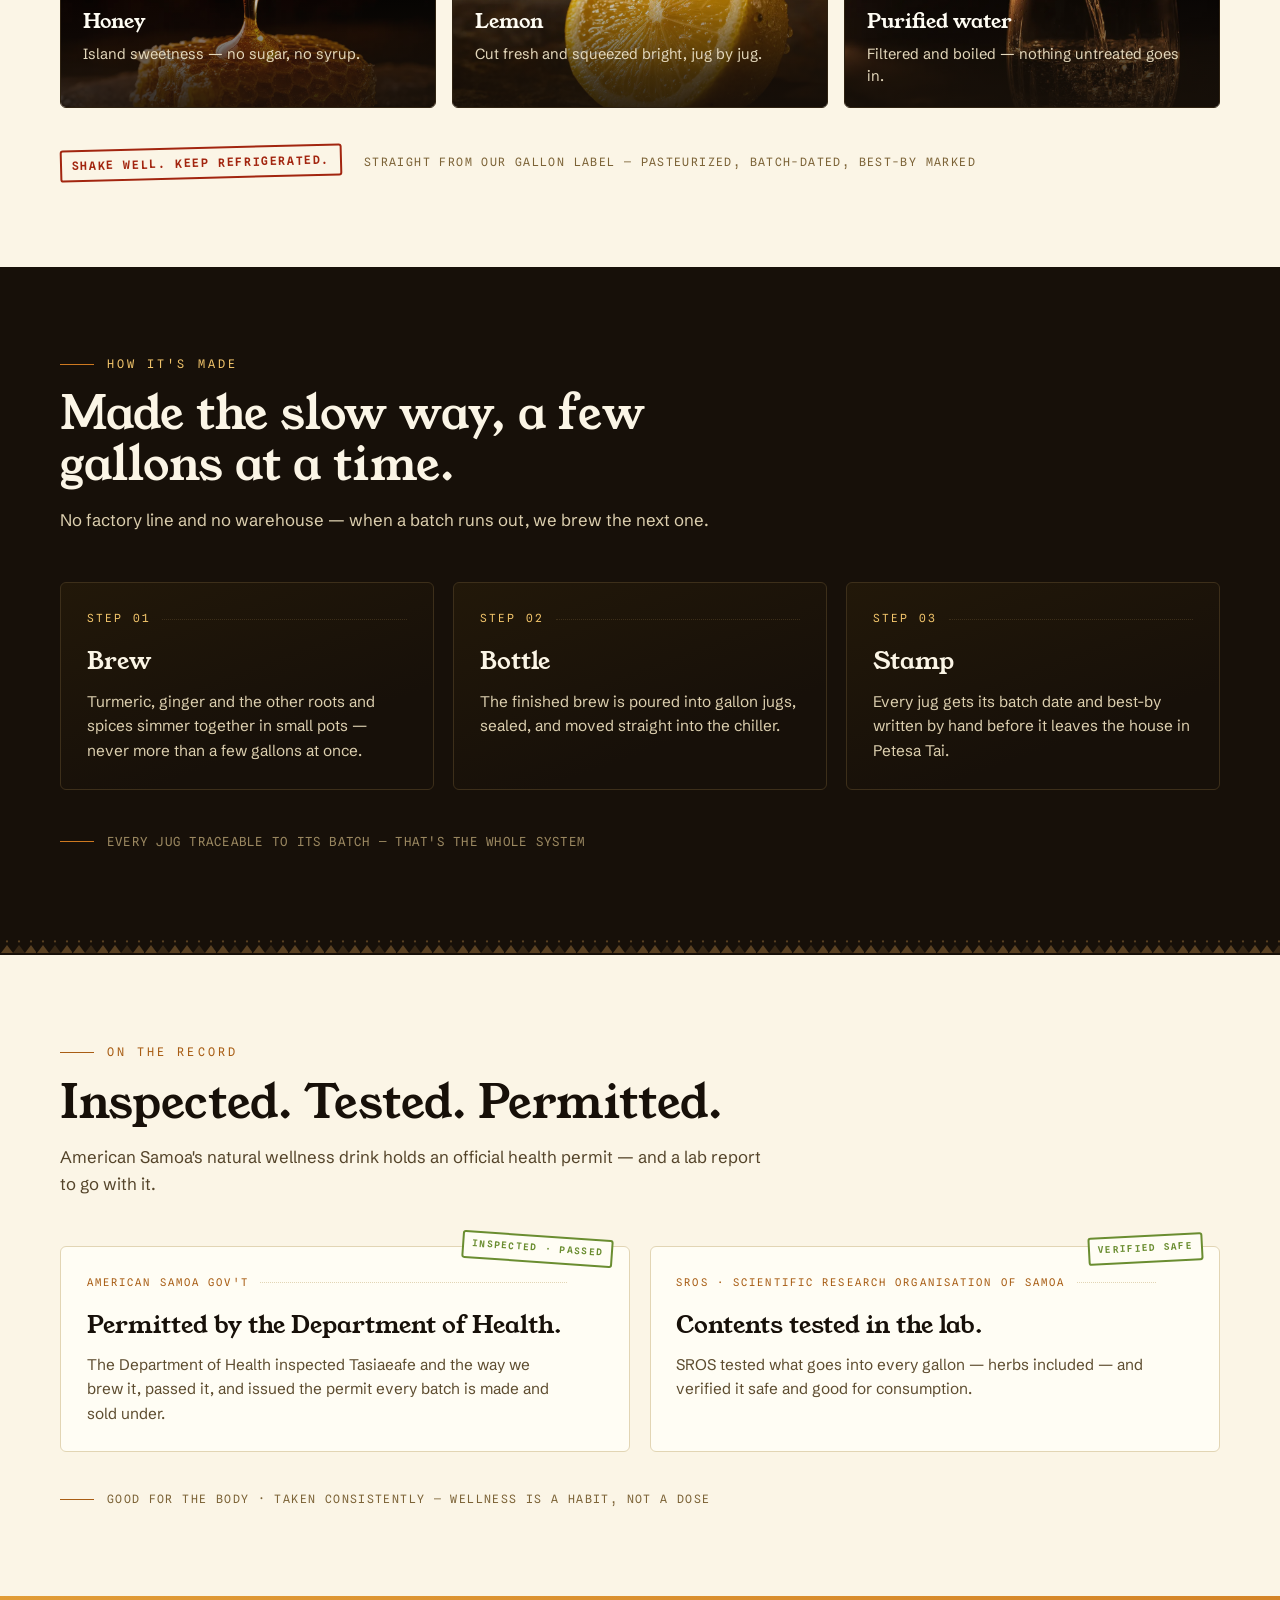
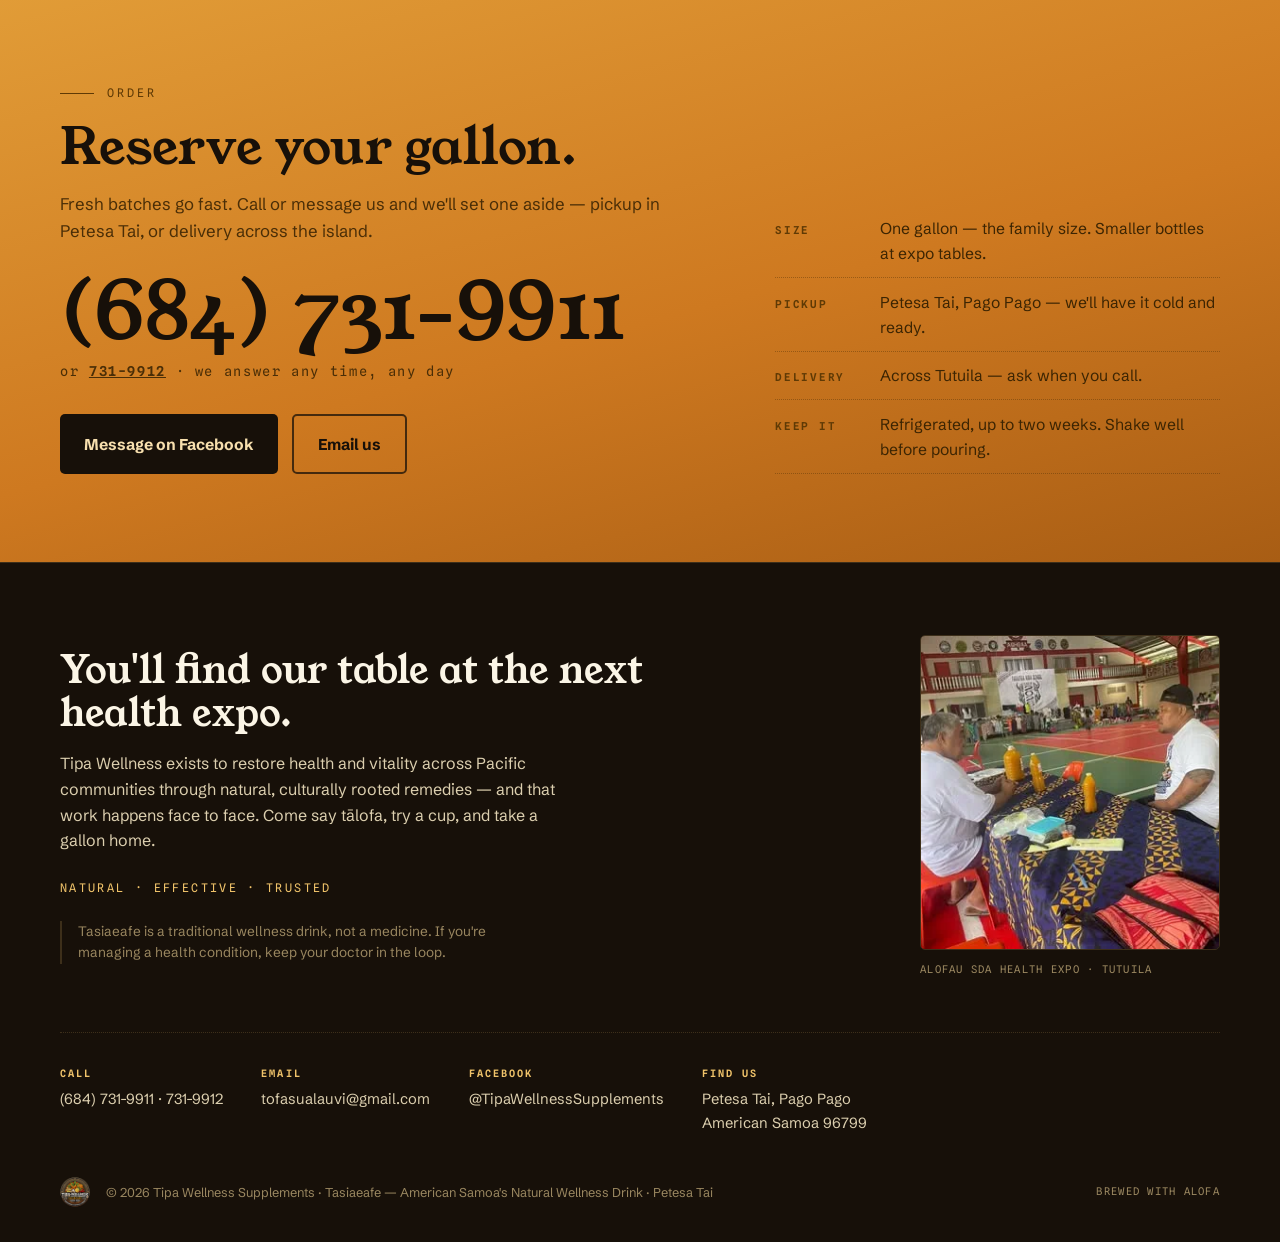
==== commit a43d0f67: "Positioning + official credentials: "American Samoa's Natural Wellness Drink" site-wide, DOH permit " ====
--- a/index.html
+++ b/index.html
@@ -3,8 +3,8 @@
 <head>
 <meta charset="UTF-8">
 <meta name="viewport" content="width=device-width, initial-scale=1.0">
-<title>Tipa Wellness Supplements — Tasiaeafe Herbal Drink, brewed in Pago Pago</title>
-<meta name="description" content="Tasiaeafe is a turmeric herbal drink brewed in small batches in Petesa Tai, American Samoa. Nine ingredients, bottled by the gallon. Call (684) 731-9911 to order.">
+<title>Tipa Wellness Supplements — Tasiaeafe, American Samoa's Natural Wellness Drink</title>
+<meta name="description" content="Tasiaeafe is American Samoa's natural wellness drink — a turmeric herbal brew made in small batches in Petesa Tai, Pago Pago. Inspected and permitted by the American Samoa Department of Health; contents tested and verified by SROS. Call (684) 731-9911 to order.">
 <link rel="icon" type="image/png" href="assets/favicon.png">
 <link rel="apple-touch-icon" href="assets/apple-touch-icon.png">
 <link rel="preconnect" href="https://fonts.googleapis.com">
@@ -63,6 +63,7 @@
   .wordmark img{width:38px;height:38px}
   .wordmark b{font-family:var(--disp);font-weight:400;font-size:1.02rem;letter-spacing:.02em;line-height:1.05;display:block;white-space:nowrap}
   .wordmark span{font-family:var(--mono);font-size:.58rem;letter-spacing:.22em;color:var(--honey);display:block;margin-top:.15rem;white-space:nowrap}
+  .wordmark span span{display:inline;margin-top:0}
   nav{margin-left:auto;display:flex;gap:1.6rem}
   nav a{text-decoration:none;font-size:.92rem;font-weight:500;color:var(--paper);opacity:.85;transition:opacity .2s}
   nav a:hover{opacity:1;color:var(--honey)}
@@ -113,7 +114,13 @@
   .btn-fill:hover{background:var(--honey);transform:translateY(-2px)}
   .btn-line{border:1.5px solid var(--line-dark);color:var(--paper)}
   .btn-line:hover{border-color:var(--honey);color:var(--honey);transform:translateY(-2px)}
-  .hero-note{margin-top:1.6rem;font-family:var(--mono);font-size:.72rem;letter-spacing:.14em;color:#9a8760}
+  .hero-note{margin-top:1.4rem;font-family:var(--mono);font-size:.72rem;letter-spacing:.14em;color:#9a8760}
+
+  /* official record — hero entries */
+  .creds{margin-top:1.9rem;padding-top:1.1rem;border-top:1px dotted var(--line-dark);display:grid;gap:.7rem;max-width:34rem}
+  .cred{display:flex;gap:.7rem;font-size:.88rem;color:#CDBF9F;line-height:1.5}
+  .cred svg{width:16px;height:16px;flex:none;margin-top:.25rem;color:var(--leaf)}
+  .cred b{display:block;color:var(--honey-pale);font-weight:600;font-size:.95rem}
 
   /* hero stage */
   .stage{position:relative;display:flex;justify-content:center;align-items:center;min-height:480px}
@@ -164,7 +171,8 @@
   .hero h1{animation-delay:.15s}
   .hero .hero-sub{animation-delay:.28s}
   .hero .cta-row{animation-delay:.4s}
-  .hero .hero-note{animation-delay:.5s}
+  .hero .creds{animation-delay:.52s}
+  .hero .hero-note{animation-delay:.64s}
   .stage .badge{animation:badge-in 1.1s cubic-bezier(.2,.9,.25,1) backwards .2s}
   .stage .ticket{animation:rise-center .9s cubic-bezier(.22,.8,.24,1) backwards .65s}
   @keyframes rise{from{opacity:0;transform:translateY(34px)}to{opacity:1;transform:none}}
@@ -252,6 +260,32 @@
   }
   .proc-note::before{content:"";width:34px;height:1px;background:var(--turmeric)}
 
+  /* ---------- official record (paper) ---------- */
+  .rec-grid{display:grid;grid-template-columns:1fr 1fr;gap:1.2rem}
+  .rec{
+    position:relative;background:var(--cream);border:1px solid var(--line-paper);border-radius:6px;
+    padding:1.7rem 1.6rem 1.5rem;
+  }
+  .rec .agency{
+    font-family:var(--mono);font-size:.66rem;letter-spacing:.2em;color:var(--turmeric-deep);
+    text-transform:uppercase;display:flex;align-items:center;gap:.7rem;
+  }
+  .rec .agency::after{content:"";flex:1;border-top:1px dotted var(--line-paper)}
+  .rec h3{font-family:var(--disp);font-weight:400;font-size:1.5rem;margin:.9rem 0 .55rem;color:var(--ink)}
+  .rec p{color:#5d4c2f;font-size:.96rem;max-width:30rem}
+  .rec-stamp{
+    position:absolute;top:-12px;right:16px;transform:rotate(4deg);
+    font-family:var(--mono);font-weight:600;font-size:.58rem;letter-spacing:.14em;
+    color:var(--leaf);border:2px solid var(--leaf);border-radius:3px;
+    padding:.28rem .5rem;background:var(--cream);
+  }
+  .rec:nth-child(2) .rec-stamp{transform:rotate(-3deg)}
+  .rec-foot{
+    margin-top:2.4rem;font-family:var(--mono);font-size:.72rem;letter-spacing:.12em;
+    color:#7c6337;display:flex;gap:.8rem;align-items:center;
+  }
+  .rec-foot::before{content:"";width:34px;height:1px;background:var(--turmeric-deep);flex:none}
+
   /* ---------- order (amber) ---------- */
   .order-sec{background:linear-gradient(165deg,#E19C37,var(--turmeric) 55%,var(--turmeric-deep));color:var(--ink)}
   .order-sec .kicker{color:#5f3a05}
@@ -314,6 +348,12 @@
   .foot-base span{margin-left:auto;font-family:var(--mono);font-size:.66rem;letter-spacing:.12em}
 
   /* ---------- responsive ---------- */
+  @media(max-width:1080px){
+    .wordmark span span{display:none}
+  }
+  @media(max-width:820px){
+    .rec-grid{grid-template-columns:1fr}
+  }
   @media(max-width:960px){
     .hero-in{grid-template-columns:1fr;padding-top:3rem}
     .stage{min-height:430px;margin-top:1rem}
@@ -334,7 +374,6 @@
     .stage .ticket{animation-name:rise}
     .cta-row .btn{width:100%;justify-content:center}
     .head-call span{display:none}
-    .wordmark span span{display:none}
   }
 
   @media(prefers-reduced-motion:reduce){
@@ -353,12 +392,13 @@
       <img src="assets/favicon.png" alt="" width="38" height="38">
       <span style="display:block">
         <b>Tipa Wellness</b>
-        <span>Tasiaeafe · Pago Pago</span>
+        <span>Tasiaeafe<span> · American Samoa's Natural Wellness Drink</span></span>
       </span>
     </a>
     <nav aria-label="Main">
       <a href="#ingredients">Ingredients</a>
       <a href="#how">How it's made</a>
+      <a href="#record">On the record</a>
       <a href="#order">Order</a>
     </nav>
     <a class="head-call" href="tel:+16847319911"><span>Call </span>(684) 731-9911</a>
@@ -372,13 +412,19 @@
     <div class="hero-in">
       <div>
         <p class="kicker rise">Tālofa · Tasiaeafe Herbal Drink</p>
-        <h1 class="rise">Brewed by the gallon in <em>Pago&nbsp;Pago.</em></h1>
-        <p class="hero-sub rise">Tasiaeafe is a turmeric herbal drink made the traditional way in
-          Petesa Tai, American Samoa — <strong>nine ingredients</strong>, simmered in small
+        <h1 class="rise">American Samoa's <em>natural wellness&nbsp;drink.</em></h1>
+        <p class="hero-sub rise">Tasiaeafe is a turmeric herbal drink brewed <strong>by the gallon</strong>
+          the traditional way in Petesa Tai, Pago Pago — nine ingredients, simmered in small
           batches, bottled fresh, and stamped by hand.</p>
         <div class="cta-row rise">
           <a class="btn btn-fill" href="tel:+16847319911">Call to order</a>
           <a class="btn btn-line" href="https://www.facebook.com/TipaWellnessSupplements" target="_blank" rel="noopener">Message us on Facebook</a>
+        </div>
+        <div class="creds rise">
+          <p class="cred"><svg viewBox="0 0 16 16" aria-hidden="true"><circle cx="8" cy="8" r="7" fill="none" stroke="currentColor" stroke-width="1.6"/><path d="M4.8 8.3l2.1 2.2 4.3-4.6" fill="none" stroke="currentColor" stroke-width="1.6" stroke-linecap="round" stroke-linejoin="round"/></svg>
+            <span><b>Inspected, passed &amp; permitted</b> American Samoa Government Department of Health</span></p>
+          <p class="cred"><svg viewBox="0 0 16 16" aria-hidden="true"><circle cx="8" cy="8" r="7" fill="none" stroke="currentColor" stroke-width="1.6"/><path d="M4.8 8.3l2.1 2.2 4.3-4.6" fill="none" stroke="currentColor" stroke-width="1.6" stroke-linecap="round" stroke-linejoin="round"/></svg>
+            <span><b>Contents tested, verified safe</b> Scientific Research Organisation of Samoa (SROS)</span></p>
         </div>
         <p class="hero-note rise">FRESH BATCHES WEEKLY · PICKUP &amp; ISLAND DELIVERY</p>
       </div>
@@ -393,6 +439,7 @@
           <div class="row"><span>BATCH DATE</span><b>JUL 28</b></div>
           <div class="row"><span>BEST BY</span><b>AUG 11</b></div>
           <div class="row"><span>BREWED IN</span><b>PETESA TAI</b></div>
+          <div class="row"><span>DOH PERMIT</span><b>ON FILE ✓</b></div>
           <p class="shake">SHAKE WELL · KEEP REFRIGERATED</p>
         </aside>
       </div>
@@ -455,6 +502,35 @@
       <p class="proc-note rv">EVERY JUG TRACEABLE TO ITS BATCH — THAT'S THE WHOLE SYSTEM</p>
     </div>
     <div class="siapo" aria-hidden="true"></div>
+  </section>
+
+  <!-- ================= OFFICIAL RECORD ================= -->
+  <section class="paper-sec" id="record">
+    <div class="sec-in">
+      <div class="sec-head rv">
+        <p class="kicker">On the record</p>
+        <h2>Inspected. Tested. Permitted.</h2>
+        <p class="lead">American Samoa's natural wellness drink holds an official health permit —
+          and a lab report to go with it.</p>
+      </div>
+      <div class="rec-grid">
+        <article class="rec rv">
+          <span class="rec-stamp">INSPECTED · PASSED</span>
+          <p class="agency">American Samoa Gov't</p>
+          <h3>Permitted by the Department of Health.</h3>
+          <p>The Department of Health inspected Tasiaeafe and the way we brew it, passed it,
+            and issued the permit every batch is made and sold under.</p>
+        </article>
+        <article class="rec rv">
+          <span class="rec-stamp">VERIFIED SAFE</span>
+          <p class="agency">SROS · Scientific Research Organisation of Samoa</p>
+          <h3>Contents tested in the lab.</h3>
+          <p>SROS tested what goes into every gallon — herbs included — and verified it
+            safe and good for consumption.</p>
+        </article>
+      </div>
+      <p class="rec-foot rv">GOOD FOR THE BODY · TAKEN CONSISTENTLY — WELLNESS IS A HABIT, NOT A DOSE</p>
+    </div>
   </section>
 
   <!-- ================= ORDER ================= -->
@@ -511,7 +587,7 @@
 
       <div class="foot-base">
         <img src="assets/favicon.png" alt="">
-        <p>© 2026 Tipa Wellness Supplements · Est. 2026 · Petesa Tai, American Samoa</p>
+        <p>© 2026 Tipa Wellness Supplements · Tasiaeafe — American Samoa's Natural Wellness Drink · Petesa Tai</p>
         <span>BREWED WITH ALOFA</span>
       </div>
     </div>
@@ -527,7 +603,7 @@
   document.querySelectorAll('.rv').forEach((el, i) => io.observe(el));
 
   // stagger grids: delay children within the same parent
-  document.querySelectorAll('.ing-grid, .proc-grid').forEach(grid => {
+  document.querySelectorAll('.ing-grid, .proc-grid, .rec-grid').forEach(grid => {
     [...grid.children].forEach((el, i) => { el.style.transitionDelay = (i * 70) + 'ms'; });
   });
 
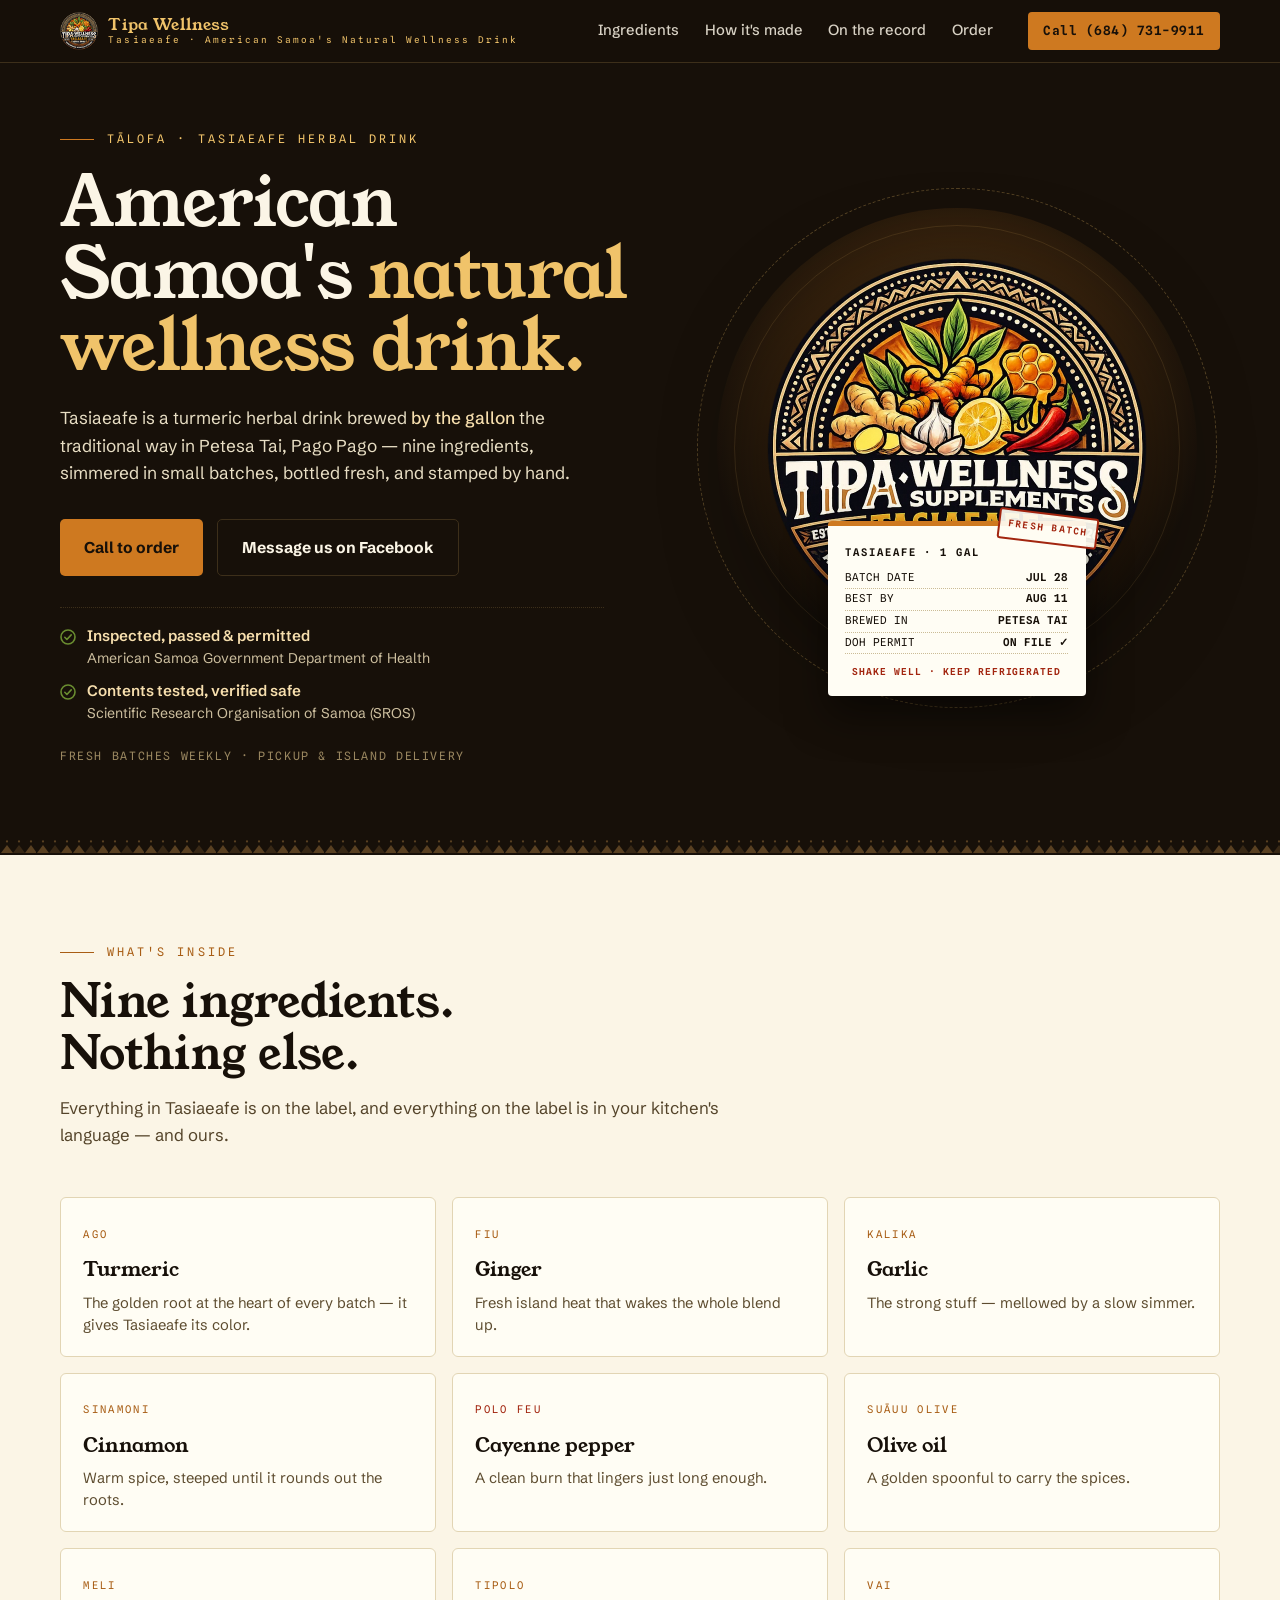
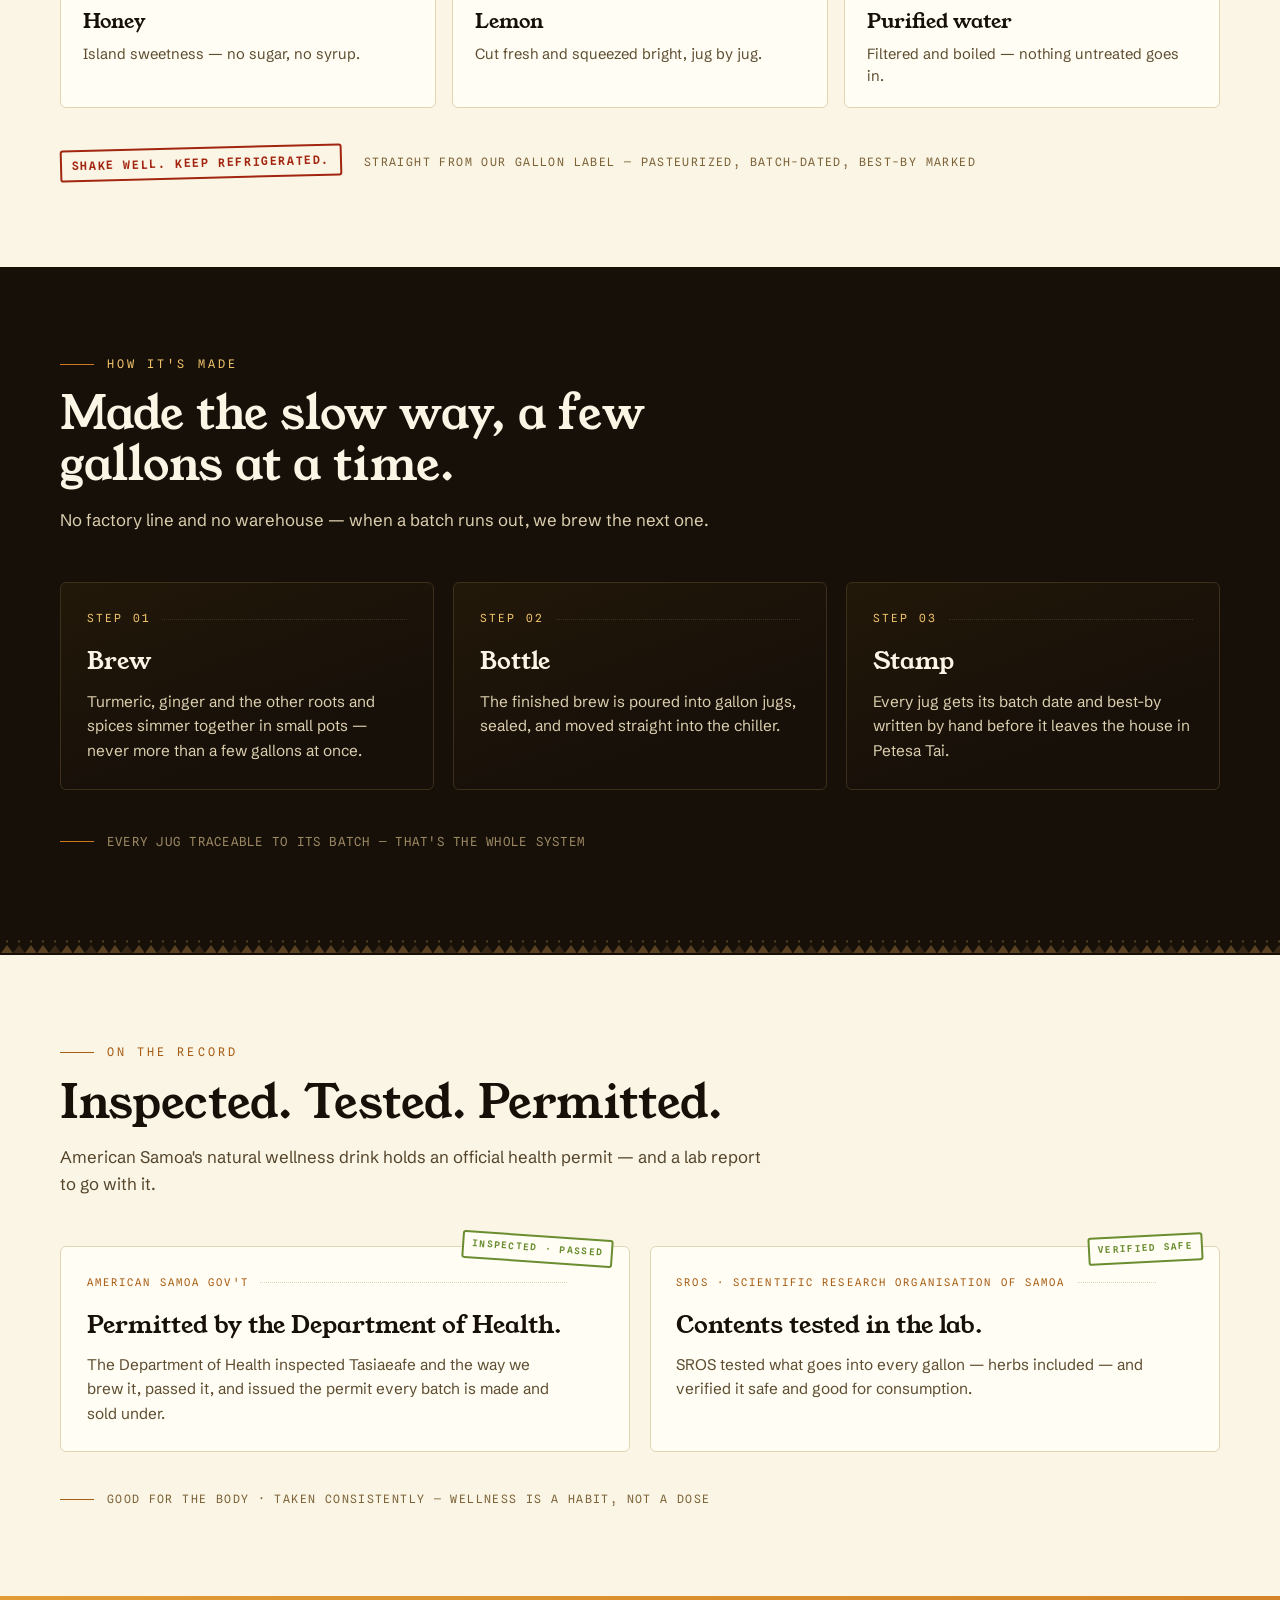
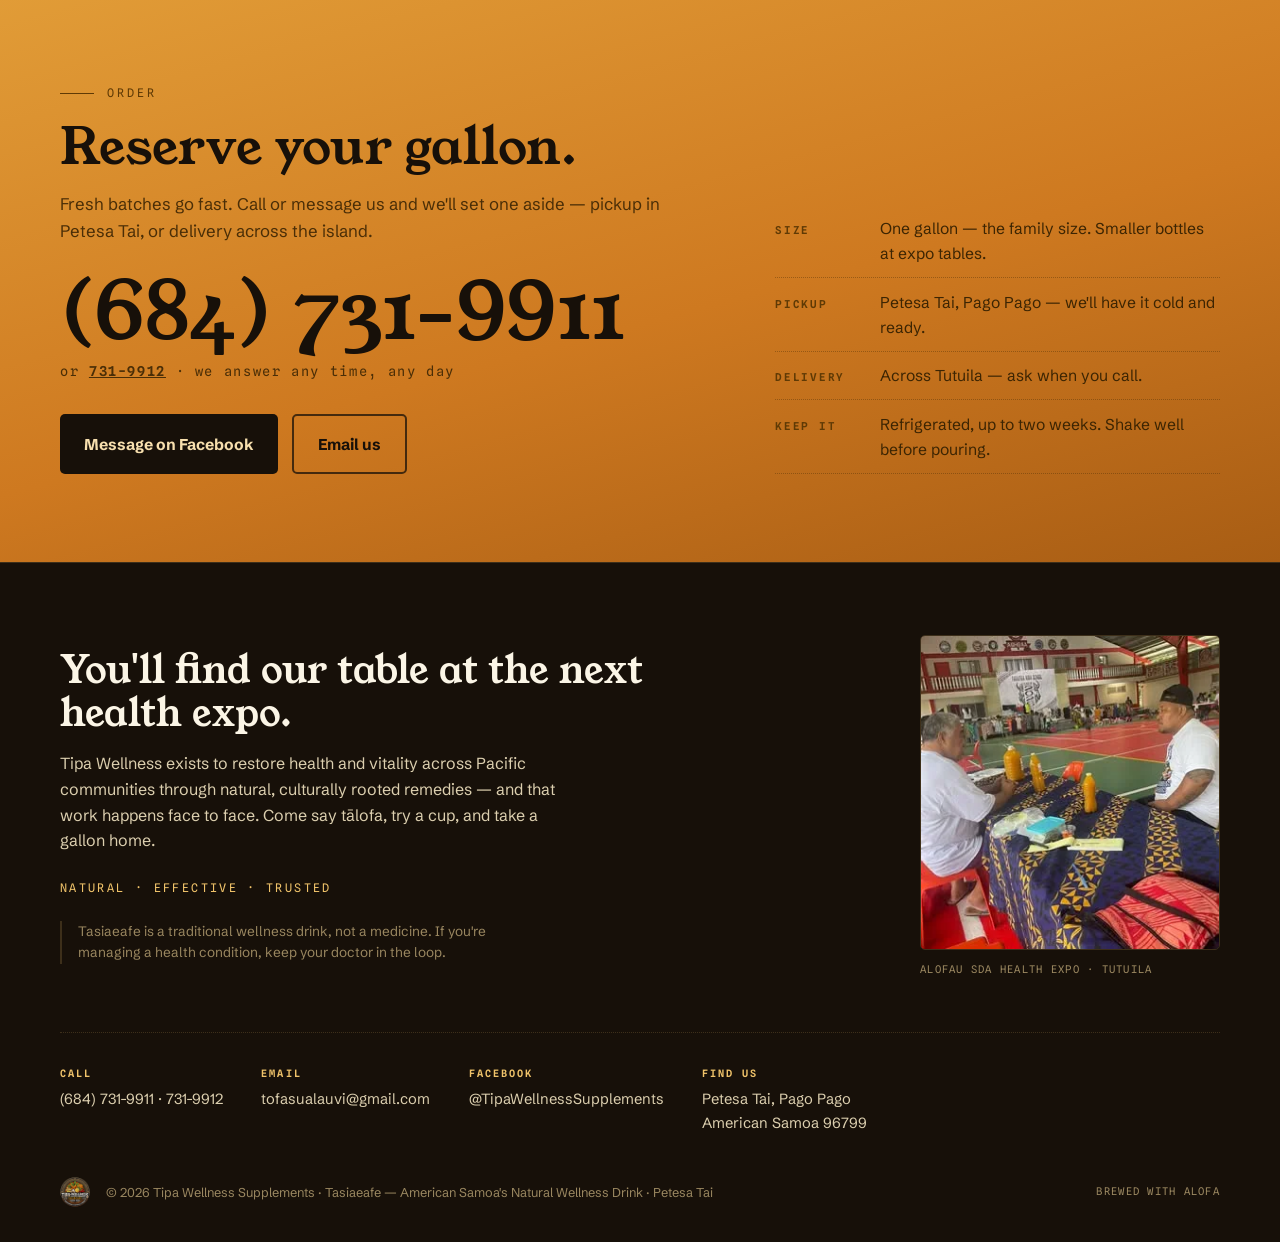
==== commit c41ee781: "Ingredient cards: one-at-a-time scroll spotlight — light walks the grid in label order, previous car" ====
--- a/index.html
+++ b/index.html
@@ -204,7 +204,7 @@
   .ing{
     background:var(--cream);border:1px solid var(--line-paper);border-radius:6px;
     padding:1.35rem 1.4rem 1.25rem;position:relative;overflow:hidden;
-    transition:transform .25s,box-shadow .25s,border-color .6s;
+    transition:transform .25s,box-shadow .25s,border-color .35s;
   }
   .ing:hover{transform:translateY(-4px);box-shadow:0 14px 30px rgba(60,42,10,.12)}
   .ing .sam{font-family:var(--mono);font-size:.66rem;letter-spacing:.22em;color:var(--turmeric-deep);text-transform:uppercase}
@@ -213,18 +213,19 @@
   .ing[data-hot] .sam{color:var(--chili)}
   .ing[data-green] .sam{color:var(--leaf)}
 
-  /* scroll-lit photo backgrounds (images attach only if the asset exists) */
+  /* scroll-spotlight photo backgrounds (images attach only if the asset exists):
+     exactly one card is lit at a time — the one under the scroll focus line */
   .ing .ing-photo{
     position:absolute;inset:0;z-index:0;pointer-events:none;
     opacity:0;transform:scale(1.14);
-    transition:opacity 1.1s ease,transform 1.6s cubic-bezier(.22,.8,.24,1);
+    transition:opacity .5s ease,transform 1s cubic-bezier(.22,.8,.24,1);
   }
   .ing .ing-photo img{width:100%;height:100%;object-fit:cover}
   .ing .ing-photo::after{
     content:"";position:absolute;inset:0;
     background:linear-gradient(178deg,rgba(23,16,9,.18) 30%,rgba(23,16,9,.78) 78%,rgba(23,16,9,.9));
   }
-  .ing .sam,.ing h3,.ing p{position:relative;z-index:1;transition:color .8s ease}
+  .ing .sam,.ing h3,.ing p{position:relative;z-index:1;transition:color .4s ease}
   .ing.lit{border-color:var(--ink-soft)}
   .ing.lit .ing-photo{opacity:1;transform:scale(1.02)}
   .ing.lit:hover .ing-photo{transform:scale(1.07)}
@@ -597,7 +598,15 @@
 <script>
   const io = new IntersectionObserver((entries) => {
     for (const e of entries) {
-      if (e.isIntersecting) { e.target.classList.add('in'); io.unobserve(e.target); }
+      if (e.isIntersecting) {
+        const el = e.target;
+        el.classList.add('in');
+        // drop the reveal stagger once it has played, so later transitions
+        // (spotlight border, hover) respond instantly
+        const d = parseFloat(el.style.transitionDelay);
+        if (d) setTimeout(() => { el.style.transitionDelay = ''; }, d + 800);
+        io.unobserve(el);
+      }
     }
   }, { threshold: 0.12, rootMargin: '0px 0px -40px 0px' });
   document.querySelectorAll('.rv').forEach((el, i) => io.observe(el));
@@ -607,19 +616,38 @@
     [...grid.children].forEach((el, i) => { el.style.transitionDelay = (i * 70) + 'ms'; });
   });
 
-  // ingredient photo backgrounds: attach only if the asset exists,
-  // then light up when the card itself is scrolled into view
-  const lightUp = new IntersectionObserver((entries) => {
-    for (const e of entries) {
-      if (e.isIntersecting) {
-        const card = e.target;
-        setTimeout(() => card.classList.add('lit'), (card.dataset.i || 0) * 110);
-        lightUp.unobserve(card);
-      }
+  // ingredient spotlight: photos attach only if the asset exists, then exactly ONE
+  // card is lit at a time. Scroll progress through the grid maps to a card index,
+  // so the light walks the cards in label order — and walks backwards on scroll-up.
+  const ingGrid = document.querySelector('.ing-grid');
+  const ingCards = [...ingGrid.querySelectorAll('.ing[data-img]')];
+  let litCard = null, spotQueued = false;
+
+  function updateSpotlight() {
+    spotQueued = false;
+    const r = ingGrid.getBoundingClientRect();
+    const vh = window.innerHeight;
+    // walk begins when the grid's top clears 85% of the viewport and ends as its
+    // bottom approaches the top third, so every card lights while comfortably visible
+    const p = (vh * .85 - r.top) / (r.height + vh * .55);
+    let next = null;
+    if (p >= 0 && p < 1) {
+      const card = ingCards[Math.floor(p * ingCards.length)];
+      if (card && card.querySelector('.ing-photo')) next = card;
     }
-  }, { threshold: 0.55 });
-
-  document.querySelectorAll('.ing[data-img]').forEach((card, i) => {
+    if (next !== litCard) {
+      if (litCard) litCard.classList.remove('lit');
+      if (next) next.classList.add('lit');
+      litCard = next;
+    }
+  }
+  function queueSpotlight() {
+    if (!spotQueued) { spotQueued = true; requestAnimationFrame(updateSpotlight); }
+  }
+  addEventListener('scroll', queueSpotlight, { passive: true });
+  addEventListener('resize', queueSpotlight, { passive: true });
+
+  ingCards.forEach(card => {
     const img = new Image();
     img.src = 'assets/ing-' + card.dataset.img + '.webp';
     img.alt = '';
@@ -628,8 +656,7 @@
       wrap.className = 'ing-photo';
       wrap.appendChild(img);
       card.prepend(wrap);
-      card.dataset.i = i % 3;
-      lightUp.observe(card);
+      queueSpotlight();
     };
   });
 </script>
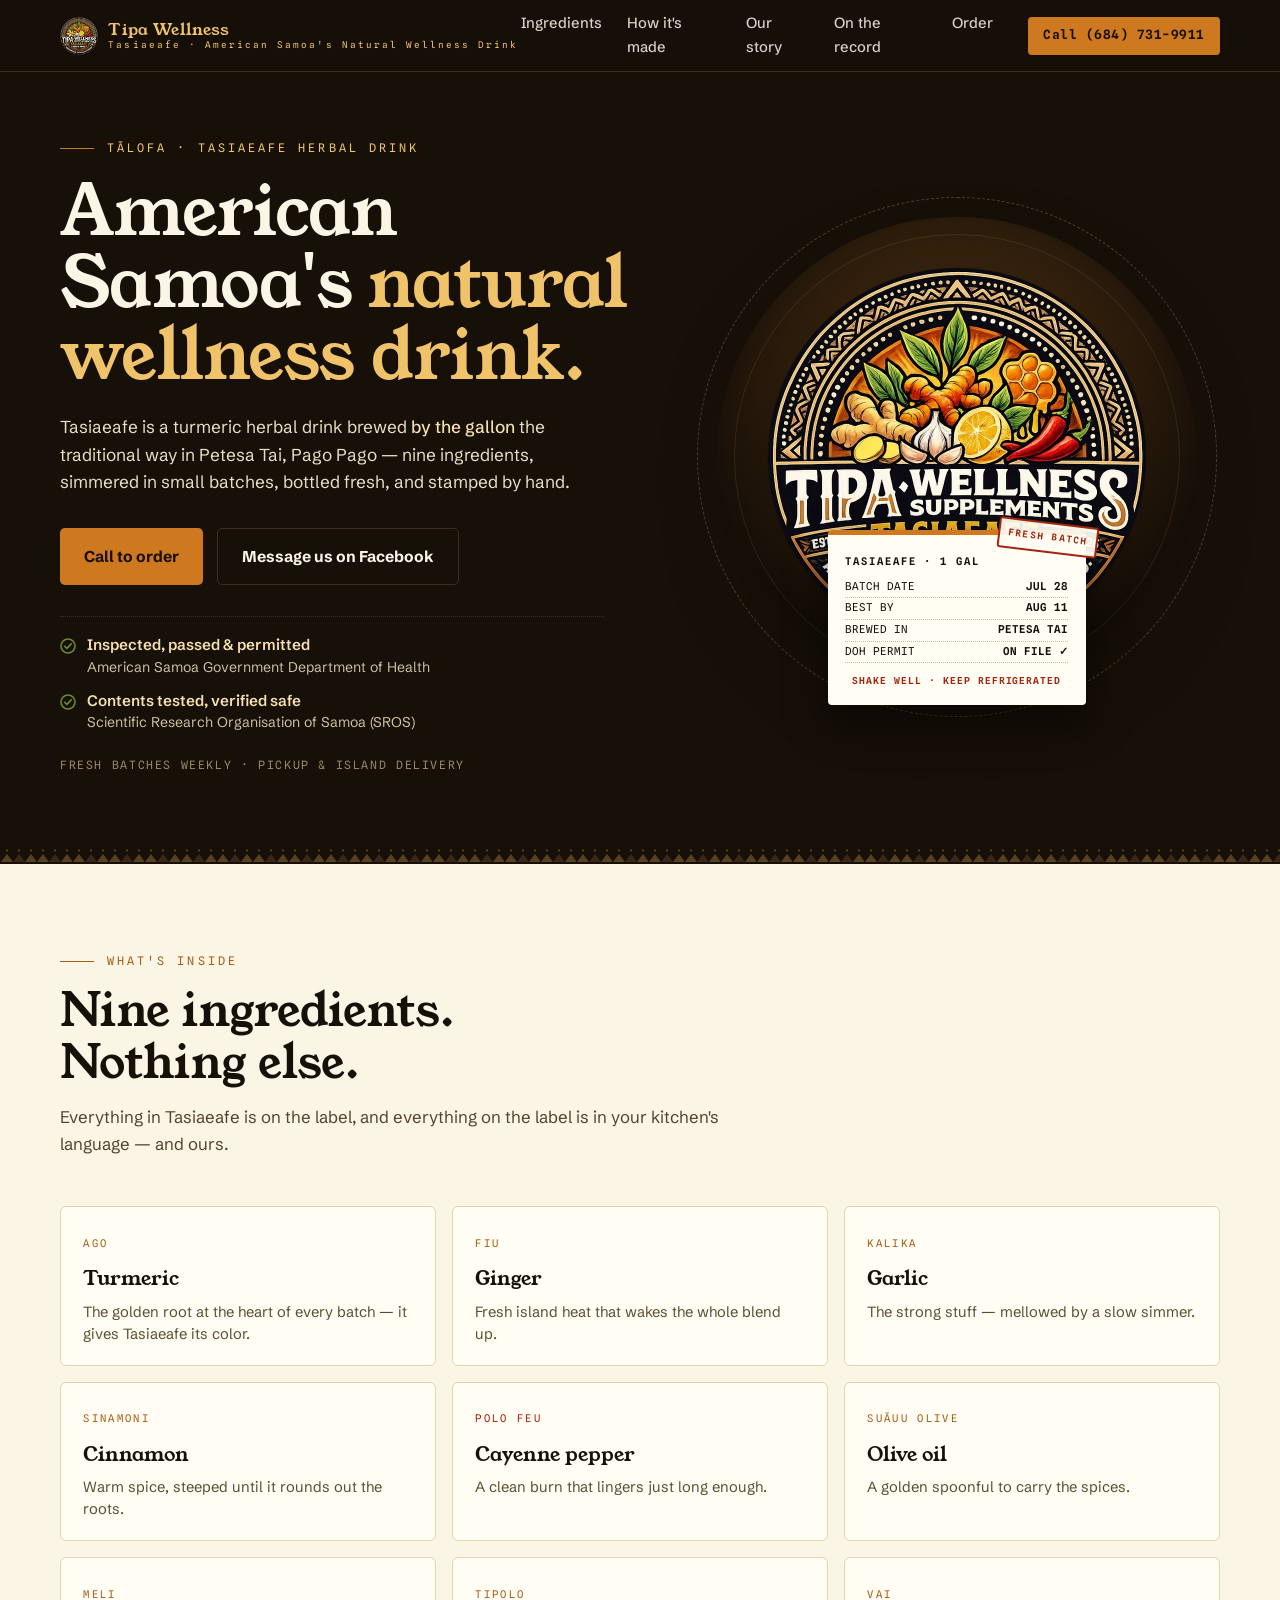
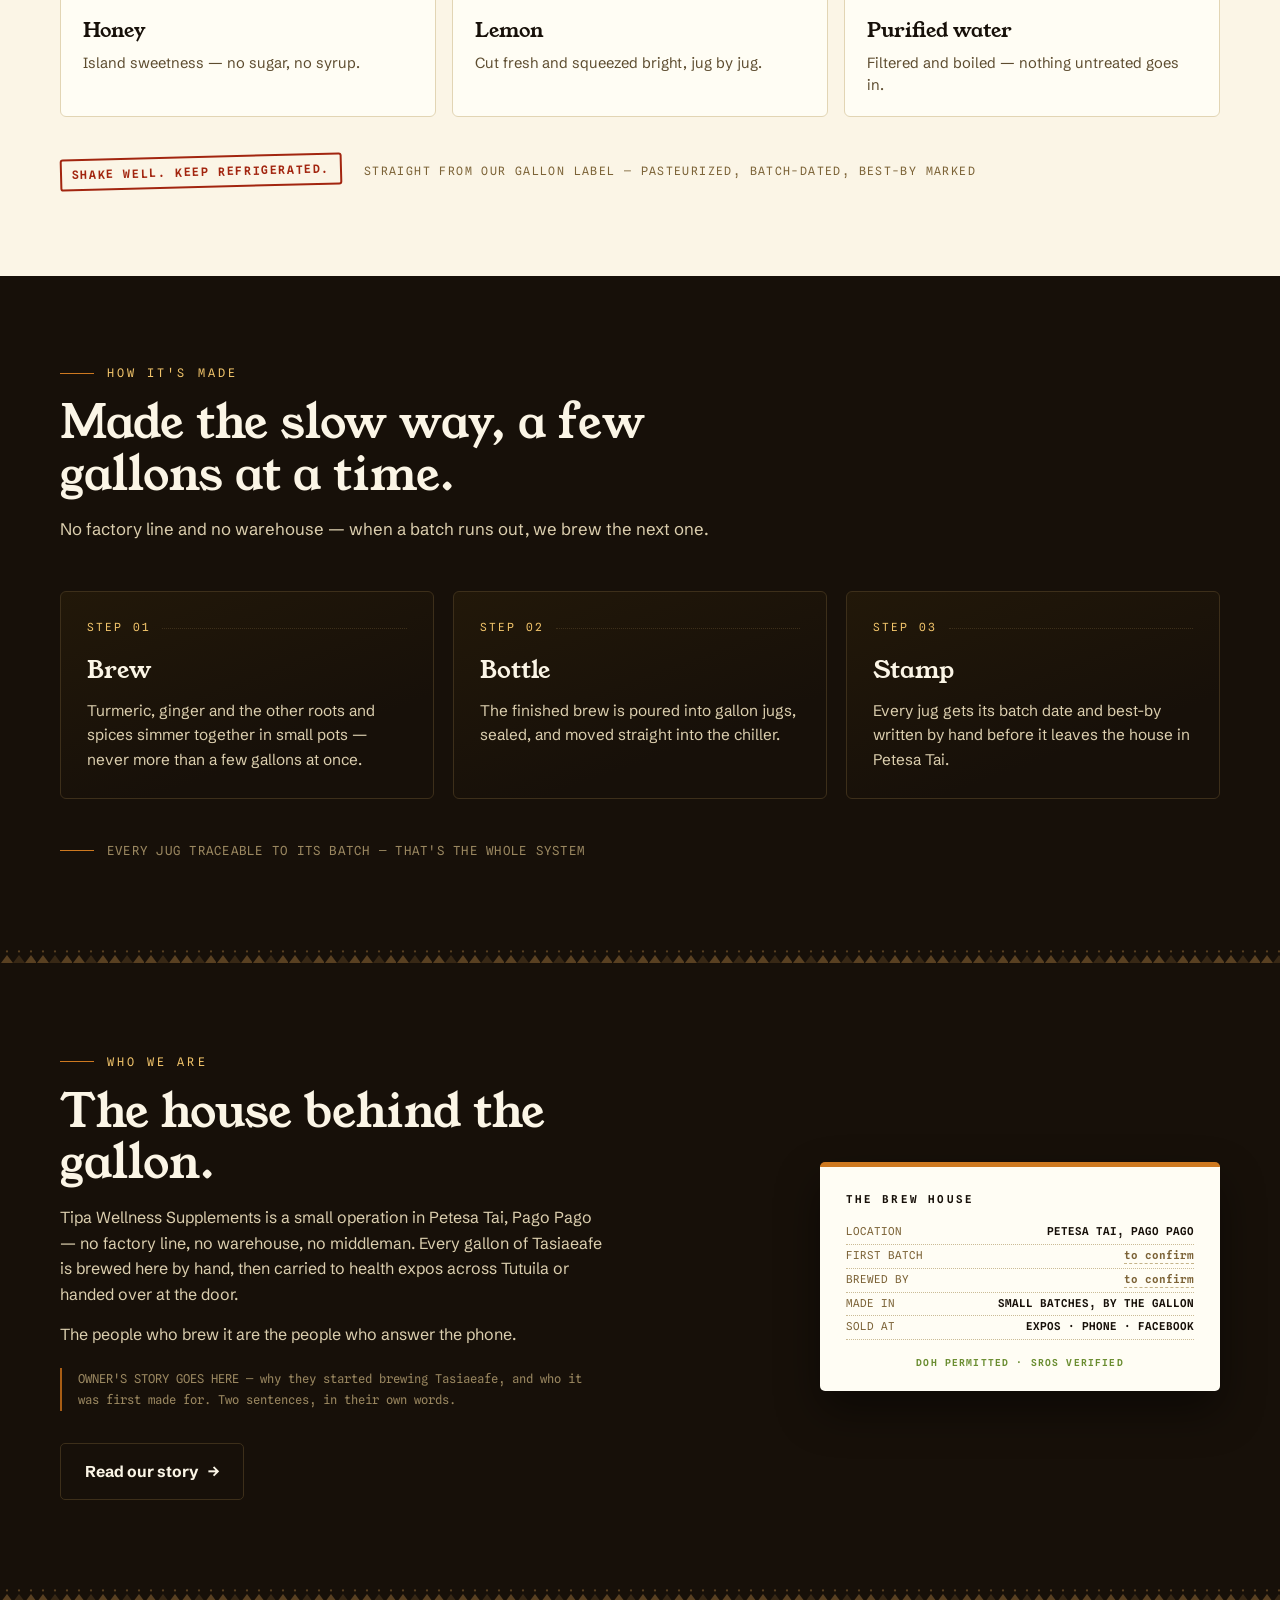
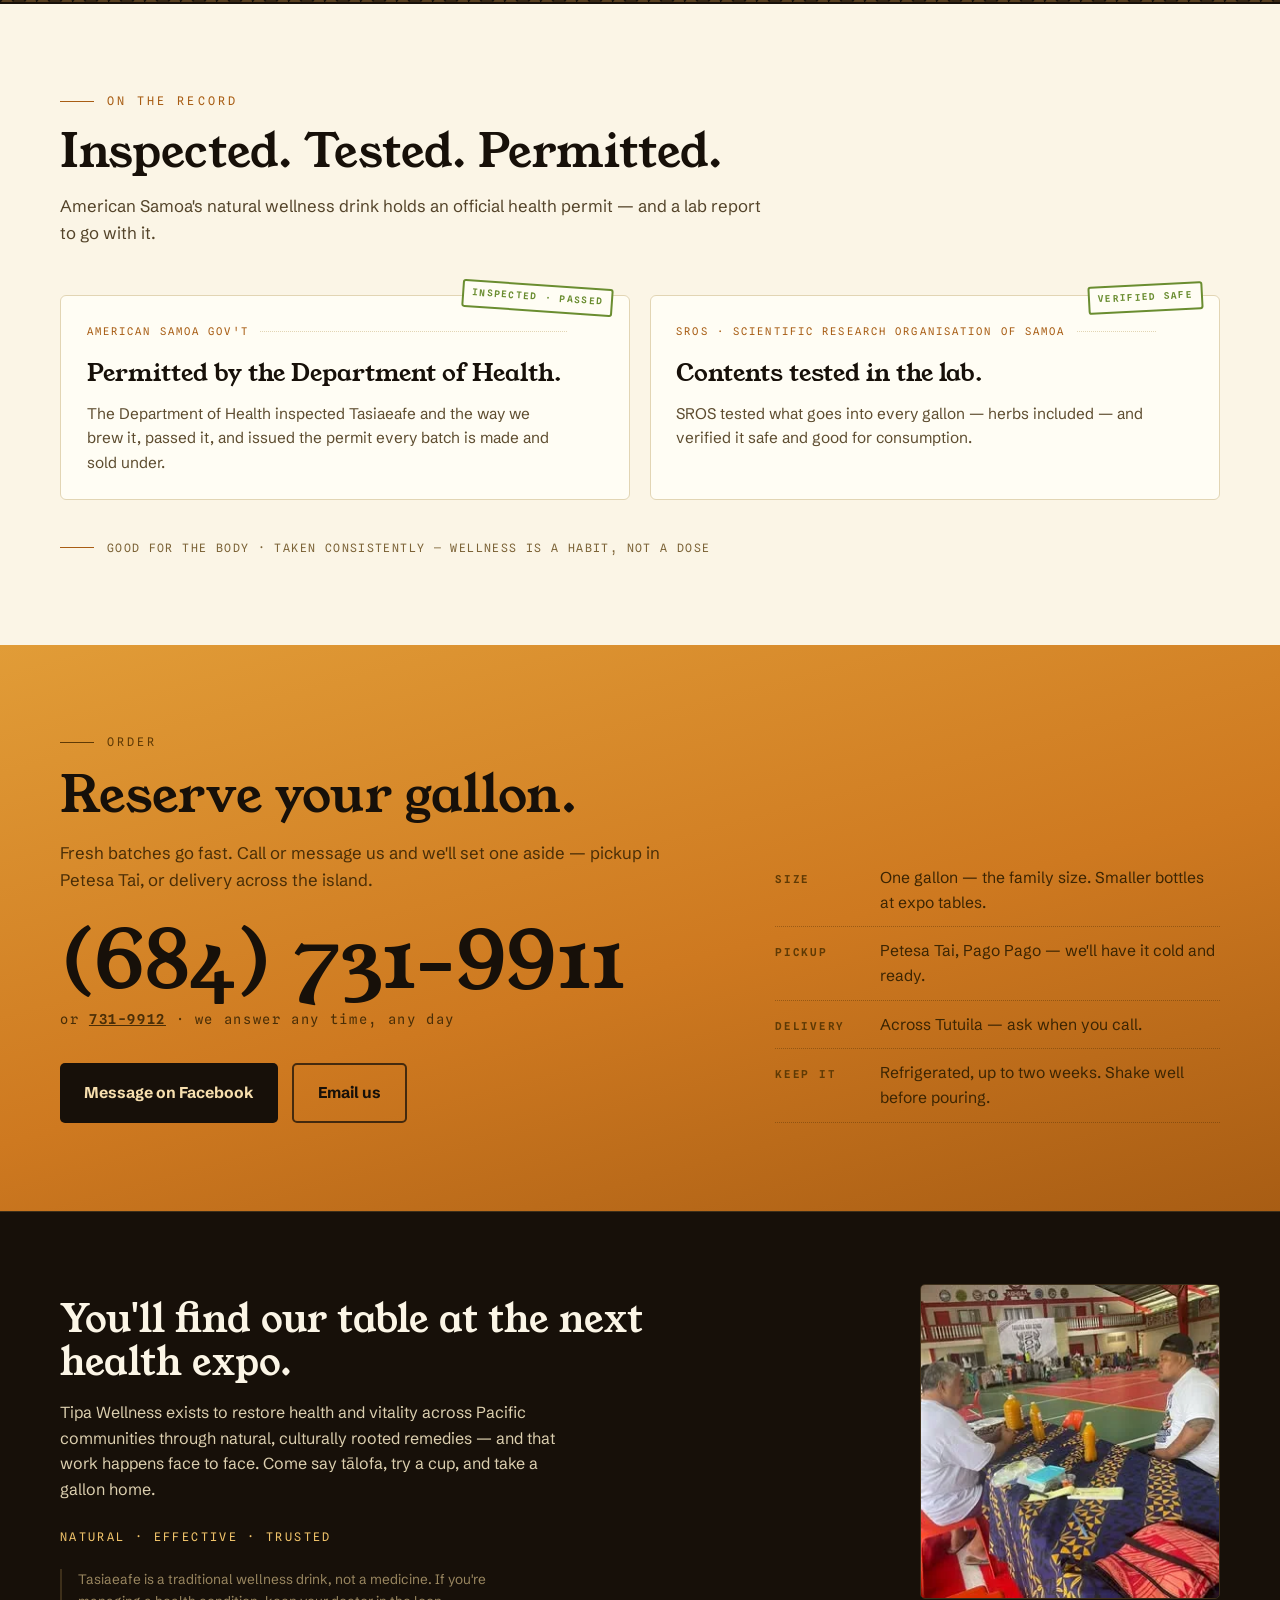
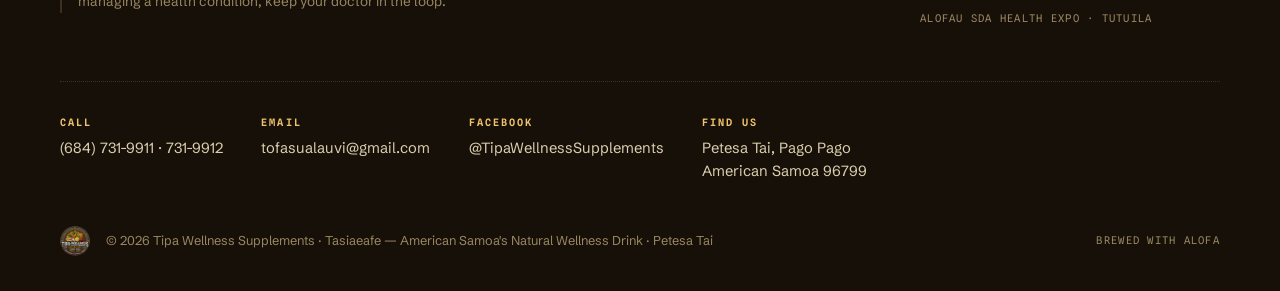
==== commit f0b4cbbb: "Story: "Who we are" teaser on the homepage + story.html ledger subpage Adds a short who-we-are beat " ====
--- a/index.html
+++ b/index.html
@@ -10,379 +10,7 @@
 <link rel="preconnect" href="https://fonts.googleapis.com">
 <link rel="preconnect" href="https://fonts.gstatic.com" crossorigin>
 <link href="https://fonts.googleapis.com/css2?family=Young+Serif&family=Schibsted+Grotesk:ital,wght@0,400;0,500;0,700;1,400&family=Spline+Sans+Mono:wght@400;500;600&display=swap" rel="stylesheet">
-<style>
-  :root{
-    --ink:#171009;
-    --ink-2:#221809;
-    --ink-soft:#2e2212;
-    --paper:#FBF5E6;
-    --paper-2:#F4EAD2;
-    --cream:#FFFDF4;
-    --turmeric:#CE7920;
-    --turmeric-deep:#A85D14;
-    --honey:#F0C36A;
-    --honey-pale:#F7DFAE;
-    --chili:#A2250F;
-    --leaf:#6A8D30;
-    --line-dark:#3d2f1a;
-    --line-paper:#E2D5B4;
-    --disp:'Young Serif',Georgia,serif;
-    --body:'Schibsted Grotesk',system-ui,sans-serif;
-    --mono:'Spline Sans Mono',ui-monospace,monospace;
-  }
-  *{margin:0;padding:0;box-sizing:border-box}
-  html{scroll-behavior:smooth}
-  body{
-    font-family:var(--body);
-    background:var(--ink);
-    color:var(--paper);
-    line-height:1.6;
-    overflow-x:hidden;
-  }
-  img{max-width:100%;display:block}
-  a{color:inherit}
-  ::selection{background:var(--turmeric);color:var(--ink)}
-
-  .skip{position:absolute;left:-999px;top:0;background:var(--honey);color:var(--ink);padding:.6rem 1rem;z-index:99;font-weight:700}
-  .skip:focus{left:0}
-
-  a:focus-visible,button:focus-visible{outline:3px solid var(--honey);outline-offset:3px;border-radius:2px}
-
-  /* ---------- header ---------- */
-  header{
-    position:sticky;top:0;z-index:50;
-    background:color-mix(in srgb,var(--ink) 92%,transparent);
-    backdrop-filter:blur(8px);
-    border-bottom:1px solid var(--line-dark);
-  }
-  .head-in{
-    max-width:1200px;margin:0 auto;padding:.75rem 1.25rem;
-    display:flex;align-items:center;gap:1rem;
-  }
-  .wordmark{display:flex;align-items:center;gap:.65rem;text-decoration:none}
-  .wordmark img{width:38px;height:38px}
-  .wordmark b{font-family:var(--disp);font-weight:400;font-size:1.02rem;letter-spacing:.02em;line-height:1.05;display:block;white-space:nowrap}
-  .wordmark span{font-family:var(--mono);font-size:.58rem;letter-spacing:.22em;color:var(--honey);display:block;margin-top:.15rem;white-space:nowrap}
-  .wordmark span span{display:inline;margin-top:0}
-  nav{margin-left:auto;display:flex;gap:1.6rem}
-  nav a{text-decoration:none;font-size:.92rem;font-weight:500;color:var(--paper);opacity:.85;transition:opacity .2s}
-  nav a:hover{opacity:1;color:var(--honey)}
-  .head-call{
-    margin-left:1.2rem;text-decoration:none;font-family:var(--mono);font-size:.8rem;font-weight:600;
-    background:var(--turmeric);color:var(--ink);padding:.55rem .95rem;border-radius:4px;
-    letter-spacing:.04em;white-space:nowrap;transition:background .2s,transform .2s;
-  }
-  .head-call:hover{background:var(--honey);transform:translateY(-1px)}
-
-  /* ---------- siapo divider ---------- */
-  .siapo{
-    height:16px;
-    background-image:url("data:image/svg+xml,%3Csvg xmlns='http://www.w3.org/2000/svg' width='36' height='16' viewBox='0 0 36 16'%3E%3Cg fill='%23A97B3F'%3E%3Cpath d='M1 14 7 6l6 8z'/%3E%3Cpath d='M13 14 19 6l6 8z' fill-opacity='.5'/%3E%3Cpath d='M25 14 31 6l6 8z'/%3E%3Ccircle cx='7' cy='2.4' r='1.1'/%3E%3Ccircle cx='19' cy='2.4' r='1.1'/%3E%3Ccircle cx='31' cy='2.4' r='1.1'/%3E%3C/g%3E%3C/svg%3E");
-    background-repeat:repeat-x;
-    opacity:.45;
-  }
-
-  /* ---------- hero ---------- */
-  .hero{position:relative;overflow:hidden}
-  .hero-in{
-    max-width:1200px;margin:0 auto;padding:4.2rem 1.25rem 4.6rem;
-    display:grid;grid-template-columns:1.06fr .94fr;gap:2.5rem;align-items:center;
-    position:relative;
-  }
-  .kicker{
-    font-family:var(--mono);font-size:.74rem;letter-spacing:.26em;color:var(--honey);
-    display:flex;align-items:center;gap:.8rem;text-transform:uppercase;
-  }
-  .kicker::before{content:"";width:34px;height:1px;background:var(--turmeric)}
-  h1{
-    font-family:var(--disp);font-weight:400;
-    font-size:clamp(2.5rem,5.4vw,4.35rem);
-    line-height:1.04;margin:1.1rem 0 1.35rem;letter-spacing:-.01em;
-  }
-  h1 em{font-style:normal;color:var(--honey)}
-  .hero-sub{
-    font-size:1.08rem;color:#E8DEC4;max-width:34rem;
-  }
-  .hero-sub strong{color:var(--honey-pale);font-weight:500}
-  .cta-row{display:flex;gap:.9rem;margin-top:2rem;flex-wrap:wrap}
-  .btn{
-    display:inline-flex;align-items:center;gap:.55rem;text-decoration:none;
-    font-weight:700;font-size:.98rem;padding:.95rem 1.5rem;border-radius:5px;
-    transition:transform .22s,background .22s,border-color .22s;
-  }
-  .btn-fill{background:var(--turmeric);color:var(--ink)}
-  .btn-fill:hover{background:var(--honey);transform:translateY(-2px)}
-  .btn-line{border:1.5px solid var(--line-dark);color:var(--paper)}
-  .btn-line:hover{border-color:var(--honey);color:var(--honey);transform:translateY(-2px)}
-  .hero-note{margin-top:1.4rem;font-family:var(--mono);font-size:.72rem;letter-spacing:.14em;color:#9a8760}
-
-  /* official record — hero entries */
-  .creds{margin-top:1.9rem;padding-top:1.1rem;border-top:1px dotted var(--line-dark);display:grid;gap:.7rem;max-width:34rem}
-  .cred{display:flex;gap:.7rem;font-size:.88rem;color:#CDBF9F;line-height:1.5}
-  .cred svg{width:16px;height:16px;flex:none;margin-top:.25rem;color:var(--leaf)}
-  .cred b{display:block;color:var(--honey-pale);font-weight:600;font-size:.95rem}
-
-  /* hero stage */
-  .stage{position:relative;display:flex;justify-content:center;align-items:center;min-height:480px}
-  .glow{
-    position:absolute;width:480px;height:480px;border-radius:50%;
-    background:radial-gradient(circle at 50% 42%,rgba(240,195,106,.34),rgba(206,121,32,.18) 46%,transparent 68%);
-    animation:breathe 7s ease-in-out infinite;
-  }
-  .glow-ring{
-    position:absolute;width:520px;height:520px;border-radius:50%;
-    border:1px dashed rgba(240,195,106,.28);
-    animation:spin 60s linear infinite;
-  }
-  .glow-ring::after{
-    content:"";position:absolute;inset:36px;border-radius:50%;
-    border:1px solid rgba(240,195,106,.12);
-  }
-  @keyframes breathe{0%,100%{transform:scale(1);opacity:.9}50%{transform:scale(1.06);opacity:1}}
-  @keyframes spin{to{transform:rotate(360deg)}}
-  .badge{width:min(380px,72vw);height:auto;position:relative;filter:drop-shadow(0 24px 48px rgba(0,0,0,.55))}
-
-  /* batch ticket — the signature */
-  .ticket{
-    position:absolute;bottom:-8px;left:50%;transform:translateX(-50%);
-    background:var(--cream);color:var(--ink);
-    width:258px;padding:1rem 1.1rem .9rem;border-radius:4px;
-    box-shadow:0 18px 40px rgba(0,0,0,.5);
-    font-family:var(--mono);font-size:.68rem;line-height:1.9;
-    border-top:5px solid var(--turmeric);
-  }
-  .ticket h3{font-family:var(--mono);font-weight:600;font-size:.66rem;letter-spacing:.18em;margin-bottom:.35rem}
-  .ticket .row{display:flex;justify-content:space-between;border-bottom:1px dotted #cbbc96}
-  .ticket .row b{font-weight:600}
-  .ticket .shake{
-    margin-top:.55rem;text-align:center;letter-spacing:.1em;font-size:.6rem;
-    color:var(--chili);font-weight:600;
-  }
-  .stamp{
-    position:absolute;top:-13px;right:-12px;transform:rotate(7deg);
-    font-family:var(--mono);font-weight:600;font-size:.58rem;letter-spacing:.14em;
-    color:var(--chili);border:2px solid var(--chili);border-radius:3px;
-    padding:.28rem .5rem;background:rgba(255,253,244,.92);
-  }
-
-  /* load choreography */
-  .rise{animation:rise .9s cubic-bezier(.22,.8,.24,1) backwards}
-  .hero .kicker{animation-delay:.05s}
-  .hero h1{animation-delay:.15s}
-  .hero .hero-sub{animation-delay:.28s}
-  .hero .cta-row{animation-delay:.4s}
-  .hero .creds{animation-delay:.52s}
-  .hero .hero-note{animation-delay:.64s}
-  .stage .badge{animation:badge-in 1.1s cubic-bezier(.2,.9,.25,1) backwards .2s}
-  .stage .ticket{animation:rise-center .9s cubic-bezier(.22,.8,.24,1) backwards .65s}
-  @keyframes rise{from{opacity:0;transform:translateY(34px)}to{opacity:1;transform:none}}
-  @keyframes badge-in{from{opacity:0;transform:scale(.86) rotate(-5deg)}to{opacity:1;transform:none}}
-  @keyframes rise-center{from{opacity:0;transform:translateX(-50%) translateY(34px)}to{opacity:1;transform:translateX(-50%)}}
-
-  /* ---------- sections shared ---------- */
-  section{position:relative}
-  .sec-in{max-width:1200px;margin:0 auto;padding:5.5rem 1.25rem}
-  .sec-head{max-width:44rem;margin-bottom:3rem}
-  h2{
-    font-family:var(--disp);font-weight:400;
-    font-size:clamp(1.9rem,3.6vw,2.9rem);line-height:1.12;margin:.9rem 0 1rem;
-  }
-  .lead{font-size:1.05rem}
-
-  /* scroll reveal */
-  .rv{opacity:0;transform:translateY(30px);transition:opacity .7s ease,transform .7s cubic-bezier(.22,.8,.24,1)}
-  .rv.in{opacity:1;transform:none}
-
-  /* ---------- ingredients (paper) ---------- */
-  .paper-sec{background:var(--paper);color:var(--ink)}
-  .paper-sec .kicker{color:var(--turmeric-deep)}
-  .paper-sec .kicker::before{background:var(--turmeric-deep)}
-  .paper-sec .lead{color:#54442a}
-  .ing-grid{
-    display:grid;grid-template-columns:repeat(3,1fr);gap:1rem;
-  }
-  .ing{
-    background:var(--cream);border:1px solid var(--line-paper);border-radius:6px;
-    padding:1.35rem 1.4rem 1.25rem;position:relative;overflow:hidden;
-    transition:transform .25s,box-shadow .25s,border-color .35s;
-  }
-  .ing:hover{transform:translateY(-4px);box-shadow:0 14px 30px rgba(60,42,10,.12)}
-  .ing .sam{font-family:var(--mono);font-size:.66rem;letter-spacing:.22em;color:var(--turmeric-deep);text-transform:uppercase}
-  .ing h3{font-family:var(--disp);font-weight:400;font-size:1.28rem;margin:.5rem 0 .35rem}
-  .ing p{font-size:.92rem;color:#5d4c2f;line-height:1.5}
-  .ing[data-hot] .sam{color:var(--chili)}
-  .ing[data-green] .sam{color:var(--leaf)}
-
-  /* scroll-spotlight photo backgrounds (images attach only if the asset exists):
-     exactly one card is lit at a time — the one under the scroll focus line */
-  .ing .ing-photo{
-    position:absolute;inset:0;z-index:0;pointer-events:none;
-    opacity:0;transform:scale(1.14);
-    transition:opacity .5s ease,transform 1s cubic-bezier(.22,.8,.24,1);
-  }
-  .ing .ing-photo img{width:100%;height:100%;object-fit:cover}
-  .ing .ing-photo::after{
-    content:"";position:absolute;inset:0;
-    background:linear-gradient(178deg,rgba(23,16,9,.18) 30%,rgba(23,16,9,.78) 78%,rgba(23,16,9,.9));
-  }
-  .ing .sam,.ing h3,.ing p{position:relative;z-index:1;transition:color .4s ease}
-  .ing.lit{border-color:var(--ink-soft)}
-  .ing.lit .ing-photo{opacity:1;transform:scale(1.02)}
-  .ing.lit:hover .ing-photo{transform:scale(1.07)}
-  .ing.lit h3{color:var(--cream)}
-  .ing.lit p{color:#E4D8BC}
-  .ing.lit .sam{color:var(--honey)}
-  .ing.lit[data-hot] .sam{color:#F19A85}
-  .ing-foot{
-    margin-top:2.4rem;display:flex;align-items:center;gap:1.4rem;flex-wrap:wrap;
-    font-family:var(--mono);font-size:.72rem;letter-spacing:.12em;color:#7c6337;
-  }
-  .ing-foot .shake-tag{
-    border:2px solid var(--chili);color:var(--chili);font-weight:600;border-radius:3px;
-    padding:.3rem .6rem;transform:rotate(-1.5deg);letter-spacing:.14em;
-  }
-
-  /* ---------- process (ink) ---------- */
-  .proc-grid{display:grid;grid-template-columns:repeat(3,1fr);gap:1.2rem}
-  .step{
-    border:1px solid var(--line-dark);border-radius:6px;padding:1.7rem 1.6rem 1.6rem;
-    background:linear-gradient(160deg,var(--ink-2),var(--ink) 70%);
-  }
-  .step .no{
-    font-family:var(--mono);font-size:.7rem;letter-spacing:.2em;color:var(--honey);
-    display:flex;align-items:center;gap:.7rem;
-  }
-  .step .no::after{content:"";flex:1;border-top:1px dotted var(--line-dark)}
-  .step h3{font-family:var(--disp);font-weight:400;font-size:1.5rem;margin:.9rem 0 .55rem}
-  .step p{color:#DCCFAF;font-size:.96rem}
-  .proc-note{
-    margin-top:2.6rem;font-family:var(--mono);font-size:.78rem;letter-spacing:.1em;
-    color:#9a8760;display:flex;gap:.8rem;align-items:center;
-  }
-  .proc-note::before{content:"";width:34px;height:1px;background:var(--turmeric)}
-
-  /* ---------- official record (paper) ---------- */
-  .rec-grid{display:grid;grid-template-columns:1fr 1fr;gap:1.2rem}
-  .rec{
-    position:relative;background:var(--cream);border:1px solid var(--line-paper);border-radius:6px;
-    padding:1.7rem 1.6rem 1.5rem;
-  }
-  .rec .agency{
-    font-family:var(--mono);font-size:.66rem;letter-spacing:.2em;color:var(--turmeric-deep);
-    text-transform:uppercase;display:flex;align-items:center;gap:.7rem;
-  }
-  .rec .agency::after{content:"";flex:1;border-top:1px dotted var(--line-paper)}
-  .rec h3{font-family:var(--disp);font-weight:400;font-size:1.5rem;margin:.9rem 0 .55rem;color:var(--ink)}
-  .rec p{color:#5d4c2f;font-size:.96rem;max-width:30rem}
-  .rec-stamp{
-    position:absolute;top:-12px;right:16px;transform:rotate(4deg);
-    font-family:var(--mono);font-weight:600;font-size:.58rem;letter-spacing:.14em;
-    color:var(--leaf);border:2px solid var(--leaf);border-radius:3px;
-    padding:.28rem .5rem;background:var(--cream);
-  }
-  .rec:nth-child(2) .rec-stamp{transform:rotate(-3deg)}
-  .rec-foot{
-    margin-top:2.4rem;font-family:var(--mono);font-size:.72rem;letter-spacing:.12em;
-    color:#7c6337;display:flex;gap:.8rem;align-items:center;
-  }
-  .rec-foot::before{content:"";width:34px;height:1px;background:var(--turmeric-deep);flex:none}
-
-  /* ---------- order (amber) ---------- */
-  .order-sec{background:linear-gradient(165deg,#E19C37,var(--turmeric) 55%,var(--turmeric-deep));color:var(--ink)}
-  .order-sec .kicker{color:#5f3a05}
-  .order-sec .kicker::before{background:#5f3a05}
-  .order-sec h2{font-size:clamp(2rem,4vw,3.2rem)}
-  .order-sec .lead{color:#4a2e07;max-width:38rem}
-  .phone{
-    display:inline-block;font-family:var(--disp);text-decoration:none;
-    font-size:clamp(2.4rem,6.4vw,5rem);line-height:1.05;color:var(--ink);
-    margin:1.6rem 0 .4rem;letter-spacing:.01em;
-    transition:transform .22s;
-  }
-  .phone:hover{transform:scale(1.02)}
-  .phone-alt{font-family:var(--mono);font-size:.85rem;letter-spacing:.12em;color:#4a2e07}
-  .phone-alt a{color:inherit;font-weight:600}
-  .order-grid{display:grid;grid-template-columns:1.2fr .8fr;gap:3rem;align-items:end}
-  .order-facts{list-style:none;display:grid;gap:.7rem;font-size:.98rem}
-  .order-facts li{
-    display:flex;gap:.8rem;align-items:baseline;color:#3c2503;
-    border-bottom:1px dotted rgba(60,37,3,.35);padding-bottom:.7rem;
-  }
-  .order-facts .k{font-family:var(--mono);font-size:.68rem;letter-spacing:.16em;min-width:92px;color:#5f3a05;font-weight:600}
-  .order-cta{display:flex;gap:.9rem;margin-top:2rem;flex-wrap:wrap}
-  .btn-ink{background:var(--ink);color:var(--honey-pale)}
-  .btn-ink:hover{background:#000;transform:translateY(-2px)}
-  .btn-ghost{border:2px solid rgba(23,16,9,.75);color:var(--ink)}
-  .btn-ghost:hover{background:rgba(23,16,9,.08);transform:translateY(-2px)}
-
-  /* ---------- footer ---------- */
-  footer{background:var(--ink);border-top:1px solid var(--line-dark)}
-  .foot-in{max-width:1200px;margin:0 auto;padding:4.5rem 1.25rem 2.2rem}
-  .foot-grid{display:grid;grid-template-columns:1.15fr .85fr;gap:3.2rem;align-items:start}
-  .foot-grid h2{font-size:clamp(1.7rem,3vw,2.4rem)}
-  .foot-copy{color:#DCCFAF;max-width:32rem}
-  .trust-line{
-    margin-top:1.6rem;font-family:var(--mono);font-size:.74rem;letter-spacing:.2em;
-    color:var(--honey);text-transform:uppercase;
-  }
-  .doctor-note{
-    margin-top:1.4rem;font-size:.85rem;color:#9a8760;max-width:30rem;
-    border-left:2px solid var(--line-dark);padding-left:1rem;
-  }
-  .foot-photo{position:relative;max-width:300px;justify-self:end}
-  .foot-photo img{border-radius:5px;border:1px solid var(--line-dark)}
-  .foot-photo figcaption{
-    font-family:var(--mono);font-size:.66rem;letter-spacing:.12em;color:#9a8760;margin-top:.7rem;
-  }
-  .contact-block{
-    margin-top:3.4rem;padding-top:2rem;border-top:1px dotted var(--line-dark);
-    display:flex;flex-wrap:wrap;gap:2.4rem;font-size:.92rem;color:#DCCFAF;
-  }
-  .contact-block b{display:block;font-family:var(--mono);font-weight:600;font-size:.64rem;letter-spacing:.2em;color:var(--honey);margin-bottom:.4rem;text-transform:uppercase}
-  .contact-block a{text-decoration:none}
-  .contact-block a:hover{color:var(--honey)}
-  .foot-base{
-    margin-top:2.6rem;display:flex;align-items:center;gap:1rem;flex-wrap:wrap;
-    font-size:.8rem;color:#9a8760;
-  }
-  .foot-base img{width:30px;height:30px;opacity:.9}
-  .foot-base span{margin-left:auto;font-family:var(--mono);font-size:.66rem;letter-spacing:.12em}
-
-  /* ---------- responsive ---------- */
-  @media(max-width:1080px){
-    .wordmark span span{display:none}
-  }
-  @media(max-width:820px){
-    .rec-grid{grid-template-columns:1fr}
-  }
-  @media(max-width:960px){
-    .hero-in{grid-template-columns:1fr;padding-top:3rem}
-    .stage{min-height:430px;margin-top:1rem}
-    .ing-grid{grid-template-columns:repeat(2,1fr)}
-    .proc-grid{grid-template-columns:1fr}
-    .order-grid{grid-template-columns:1fr;gap:2rem}
-    .foot-grid{grid-template-columns:1fr}
-    .foot-photo{justify-self:start}
-    nav{display:none}
-  }
-  @media(max-width:560px){
-    .ing-grid{grid-template-columns:1fr}
-    .glow{width:340px;height:340px}
-    .glow-ring{width:380px;height:380px}
-    .stage{min-height:0;flex-direction:column;margin-top:1.6rem}
-    .glow,.glow-ring{top:0}
-    .ticket{position:relative;bottom:auto;left:auto;transform:none;margin:-44px auto 0}
-    .stage .ticket{animation-name:rise}
-    .cta-row .btn{width:100%;justify-content:center}
-    .head-call span{display:none}
-  }
-
-  @media(prefers-reduced-motion:reduce){
-    *,*::before,*::after{animation:none!important;transition:none!important}
-    .rv{opacity:1;transform:none}
-    html{scroll-behavior:auto}
-  }
-</style>
+<link rel="stylesheet" href="site.css">
 </head>
 <body>
 <a class="skip" href="#main">Skip to content</a>
@@ -399,6 +27,7 @@
     <nav aria-label="Main">
       <a href="#ingredients">Ingredients</a>
       <a href="#how">How it's made</a>
+      <a href="#story">Our story</a>
       <a href="#record">On the record</a>
       <a href="#order">Order</a>
     </nav>
@@ -458,15 +87,15 @@
           in your kitchen's language — and ours.</p>
       </div>
       <div class="ing-grid">
-        <article class="ing rv" data-img="turmeric"><span class="sam">Ago</span><h3>Turmeric</h3><p>The golden root at the heart of every batch — it gives Tasiaeafe its color.</p></article>
-        <article class="ing rv" data-img="ginger"><span class="sam">Fiu</span><h3>Ginger</h3><p>Fresh island heat that wakes the whole blend up.</p></article>
-        <article class="ing rv" data-img="garlic"><span class="sam">Kalika</span><h3>Garlic</h3><p>The strong stuff — mellowed by a slow simmer.</p></article>
-        <article class="ing rv" data-img="cinnamon"><span class="sam">Sinamoni</span><h3>Cinnamon</h3><p>Warm spice, steeped until it rounds out the roots.</p></article>
-        <article class="ing rv" data-img="cayenne" data-hot><span class="sam">Polo feu</span><h3>Cayenne pepper</h3><p>A clean burn that lingers just long enough.</p></article>
-        <article class="ing rv" data-img="olive-oil"><span class="sam">Suāuu olive</span><h3>Olive oil</h3><p>A golden spoonful to carry the spices.</p></article>
-        <article class="ing rv" data-img="honey"><span class="sam">Meli</span><h3>Honey</h3><p>Island sweetness — no sugar, no syrup.</p></article>
-        <article class="ing rv" data-img="lemon"><span class="sam">Tipolo</span><h3>Lemon</h3><p>Cut fresh and squeezed bright, jug by jug.</p></article>
-        <article class="ing rv" data-img="water"><span class="sam">Vai</span><h3>Purified water</h3><p>Filtered and boiled — nothing untreated goes in.</p></article>
+        <article class="ing" data-img="turmeric"><span class="sam">Ago</span><h3>Turmeric</h3><p>The golden root at the heart of every batch — it gives Tasiaeafe its color.</p></article>
+        <article class="ing" data-img="ginger"><span class="sam">Fiu</span><h3>Ginger</h3><p>Fresh island heat that wakes the whole blend up.</p></article>
+        <article class="ing" data-img="garlic"><span class="sam">Kalika</span><h3>Garlic</h3><p>The strong stuff — mellowed by a slow simmer.</p></article>
+        <article class="ing" data-img="cinnamon"><span class="sam">Sinamoni</span><h3>Cinnamon</h3><p>Warm spice, steeped until it rounds out the roots.</p></article>
+        <article class="ing" data-img="cayenne" data-hot><span class="sam">Polo feu</span><h3>Cayenne pepper</h3><p>A clean burn that lingers just long enough.</p></article>
+        <article class="ing" data-img="olive-oil"><span class="sam">Suāuu olive</span><h3>Olive oil</h3><p>A golden spoonful to carry the spices.</p></article>
+        <article class="ing" data-img="honey"><span class="sam">Meli</span><h3>Honey</h3><p>Island sweetness — no sugar, no syrup.</p></article>
+        <article class="ing" data-img="lemon"><span class="sam">Tipolo</span><h3>Lemon</h3><p>Cut fresh and squeezed bright, jug by jug.</p></article>
+        <article class="ing" data-img="water"><span class="sam">Vai</span><h3>Purified water</h3><p>Filtered and boiled — nothing untreated goes in.</p></article>
       </div>
       <div class="ing-foot rv">
         <span class="shake-tag">SHAKE WELL. KEEP REFRIGERATED.</span>
@@ -501,6 +130,38 @@
         </article>
       </div>
       <p class="proc-note rv">EVERY JUG TRACEABLE TO ITS BATCH — THAT'S THE WHOLE SYSTEM</p>
+    </div>
+    <div class="siapo" aria-hidden="true"></div>
+  </section>
+
+  <!-- ================= WHO WE ARE ================= -->
+  <section id="story">
+    <div class="sec-in">
+      <div class="story-grid">
+        <div class="rv">
+          <p class="kicker">Who we are</p>
+          <h2>The house behind the gallon.</h2>
+          <p class="story-copy">Tipa Wellness Supplements is a small operation in Petesa Tai, Pago Pago —
+            no factory line, no warehouse, no middleman. Every gallon of Tasiaeafe is brewed here by
+            hand, then carried to health expos across Tutuila or handed over at the door.</p>
+          <p class="story-copy">The people who brew it are the people who answer the phone.</p>
+          <p class="tbd-note">OWNER'S STORY GOES HERE — why they started brewing Tasiaeafe,
+            and who it was first made for. Two sentences, in their own words.</p>
+          <div class="story-cta">
+            <a class="btn btn-line" href="story.html">Read our story <span aria-hidden="true">→</span></a>
+          </div>
+        </div>
+
+        <aside class="house-card rv" aria-label="Tipa Wellness at a glance">
+          <h3>THE BREW HOUSE</h3>
+          <div class="row"><span>LOCATION</span><b>PETESA TAI, PAGO PAGO</b></div>
+          <div class="row"><span>FIRST BATCH</span><b><span class="tbd">to confirm</span></b></div>
+          <div class="row"><span>BREWED BY</span><b><span class="tbd">to confirm</span></b></div>
+          <div class="row"><span>MADE IN</span><b>SMALL BATCHES, BY THE GALLON</b></div>
+          <div class="row"><span>SOLD AT</span><b>EXPOS · PHONE · FACEBOOK</b></div>
+          <p class="seal">DOH PERMITTED · SROS VERIFIED</p>
+        </aside>
+      </div>
     </div>
     <div class="siapo" aria-hidden="true"></div>
   </section>
@@ -595,41 +256,28 @@
   </footer>
 </main>
 
+<script src="site.js"></script>
 <script>
-  const io = new IntersectionObserver((entries) => {
-    for (const e of entries) {
-      if (e.isIntersecting) {
-        const el = e.target;
-        el.classList.add('in');
-        // drop the reveal stagger once it has played, so later transitions
-        // (spotlight border, hover) respond instantly
-        const d = parseFloat(el.style.transitionDelay);
-        if (d) setTimeout(() => { el.style.transitionDelay = ''; }, d + 800);
-        io.unobserve(el);
-      }
-    }
-  }, { threshold: 0.12, rootMargin: '0px 0px -40px 0px' });
-  document.querySelectorAll('.rv').forEach((el, i) => io.observe(el));
-
-  // stagger grids: delay children within the same parent
-  document.querySelectorAll('.ing-grid, .proc-grid, .rec-grid').forEach(grid => {
-    [...grid.children].forEach((el, i) => { el.style.transitionDelay = (i * 70) + 'ms'; });
-  });
-
-  // ingredient spotlight: photos attach only if the asset exists, then exactly ONE
-  // card is lit at a time. Scroll progress through the grid maps to a card index,
-  // so the light walks the cards in label order — and walks backwards on scroll-up.
+  // ingredient photos: attach only if the asset exists. With a mouse, CSS :hover
+  // lights the card under the cursor. Without one (touch), scroll progress through
+  // the grid maps to a card index, so exactly ONE card is lit at a time and the
+  // light walks the cards in label order — backwards on scroll-up.
   const ingGrid = document.querySelector('.ing-grid');
   const ingCards = [...ingGrid.querySelectorAll('.ing[data-img]')];
+  const hoverMode = matchMedia('(hover:hover) and (pointer:fine)');
   let litCard = null, spotQueued = false;
 
   function updateSpotlight() {
     spotQueued = false;
+    if (hoverMode.matches) {
+      if (litCard) { litCard.classList.remove('lit'); litCard = null; }
+      return;
+    }
     const r = ingGrid.getBoundingClientRect();
     const vh = window.innerHeight;
-    // walk begins when the grid's top clears 85% of the viewport and ends as its
-    // bottom approaches the top third, so every card lights while comfortably visible
-    const p = (vh * .85 - r.top) / (r.height + vh * .55);
+    // a card lights only once it has been scrolled up to the lower-middle of the
+    // screen (~62% for the first card, drifting toward ~30% for the last)
+    const p = (vh * .62 - r.top) / (r.height + vh * .36);
     let next = null;
     if (p >= 0 && p < 1) {
       const card = ingCards[Math.floor(p * ingCards.length)];
@@ -646,6 +294,7 @@
   }
   addEventListener('scroll', queueSpotlight, { passive: true });
   addEventListener('resize', queueSpotlight, { passive: true });
+  hoverMode.addEventListener('change', queueSpotlight);
 
   ingCards.forEach(card => {
     const img = new Image();
--- a/site.css
+++ b/site.css
@@ -0,0 +1,463 @@
+/* Tipa Wellness — shared styles (Brew House Ledger)
+   Loaded by index.html and story.html. Page-specific rules stay inline on the page. */
+
+:root{
+  --ink:#171009;
+  --ink-2:#221809;
+  --ink-soft:#2e2212;
+  --paper:#FBF5E6;
+  --paper-2:#F4EAD2;
+  --cream:#FFFDF4;
+  --turmeric:#CE7920;
+  --turmeric-deep:#A85D14;
+  --honey:#F0C36A;
+  --honey-pale:#F7DFAE;
+  --chili:#A2250F;
+  --leaf:#6A8D30;
+  --line-dark:#3d2f1a;
+  --line-paper:#E2D5B4;
+  --disp:'Young Serif',Georgia,serif;
+  --body:'Schibsted Grotesk',system-ui,sans-serif;
+  --mono:'Spline Sans Mono',ui-monospace,monospace;
+}
+*{margin:0;padding:0;box-sizing:border-box}
+html{scroll-behavior:smooth}
+body{
+  font-family:var(--body);
+  background:var(--ink);
+  color:var(--paper);
+  line-height:1.6;
+  overflow-x:hidden;
+}
+img{max-width:100%;display:block}
+a{color:inherit}
+::selection{background:var(--turmeric);color:var(--ink)}
+
+.skip{position:absolute;left:-999px;top:0;background:var(--honey);color:var(--ink);padding:.6rem 1rem;z-index:99;font-weight:700}
+.skip:focus{left:0}
+
+a:focus-visible,button:focus-visible{outline:3px solid var(--honey);outline-offset:3px;border-radius:2px}
+
+/* ---------- header ---------- */
+header{
+  position:sticky;top:0;z-index:50;
+  background:color-mix(in srgb,var(--ink) 92%,transparent);
+  backdrop-filter:blur(8px);
+  border-bottom:1px solid var(--line-dark);
+}
+.head-in{
+  max-width:1200px;margin:0 auto;padding:.75rem 1.25rem;
+  display:flex;align-items:center;gap:1rem;
+}
+.wordmark{display:flex;align-items:center;gap:.65rem;text-decoration:none}
+.wordmark img{width:38px;height:38px}
+.wordmark b{font-family:var(--disp);font-weight:400;font-size:1.02rem;letter-spacing:.02em;line-height:1.05;display:block;white-space:nowrap}
+.wordmark span{font-family:var(--mono);font-size:.58rem;letter-spacing:.22em;color:var(--honey);display:block;margin-top:.15rem;white-space:nowrap}
+.wordmark span span{display:inline;margin-top:0}
+nav{margin-left:auto;display:flex;gap:1.6rem}
+nav a{text-decoration:none;font-size:.92rem;font-weight:500;color:var(--paper);opacity:.85;transition:opacity .2s}
+nav a:hover{opacity:1;color:var(--honey)}
+.head-call{
+  margin-left:1.2rem;text-decoration:none;font-family:var(--mono);font-size:.8rem;font-weight:600;
+  background:var(--turmeric);color:var(--ink);padding:.55rem .95rem;border-radius:4px;
+  letter-spacing:.04em;white-space:nowrap;transition:background .2s,transform .2s;
+}
+.head-call:hover{background:var(--honey);transform:translateY(-1px)}
+
+/* ---------- siapo divider ---------- */
+.siapo{
+  height:16px;
+  background-image:url("data:image/svg+xml,%3Csvg xmlns='http://www.w3.org/2000/svg' width='36' height='16' viewBox='0 0 36 16'%3E%3Cg fill='%23A97B3F'%3E%3Cpath d='M1 14 7 6l6 8z'/%3E%3Cpath d='M13 14 19 6l6 8z' fill-opacity='.5'/%3E%3Cpath d='M25 14 31 6l6 8z'/%3E%3Ccircle cx='7' cy='2.4' r='1.1'/%3E%3Ccircle cx='19' cy='2.4' r='1.1'/%3E%3Ccircle cx='31' cy='2.4' r='1.1'/%3E%3C/g%3E%3C/svg%3E");
+  background-repeat:repeat-x;
+  opacity:.45;
+}
+
+/* ---------- hero ---------- */
+.hero{position:relative;overflow:hidden}
+.hero-in{
+  max-width:1200px;margin:0 auto;padding:4.2rem 1.25rem 4.6rem;
+  display:grid;grid-template-columns:1.06fr .94fr;gap:2.5rem;align-items:center;
+  position:relative;
+}
+.kicker{
+  font-family:var(--mono);font-size:.74rem;letter-spacing:.26em;color:var(--honey);
+  display:flex;align-items:center;gap:.8rem;text-transform:uppercase;
+}
+.kicker::before{content:"";width:34px;height:1px;background:var(--turmeric)}
+h1{
+  font-family:var(--disp);font-weight:400;
+  font-size:clamp(2.5rem,5.4vw,4.35rem);
+  line-height:1.04;margin:1.1rem 0 1.35rem;letter-spacing:-.01em;
+}
+h1 em{font-style:normal;color:var(--honey)}
+.hero-sub{
+  font-size:1.08rem;color:#E8DEC4;max-width:34rem;
+}
+.hero-sub strong{color:var(--honey-pale);font-weight:500}
+.cta-row{display:flex;gap:.9rem;margin-top:2rem;flex-wrap:wrap}
+.btn{
+  display:inline-flex;align-items:center;gap:.55rem;text-decoration:none;
+  font-weight:700;font-size:.98rem;padding:.95rem 1.5rem;border-radius:5px;
+  transition:transform .22s,background .22s,border-color .22s;
+}
+.btn-fill{background:var(--turmeric);color:var(--ink)}
+.btn-fill:hover{background:var(--honey);transform:translateY(-2px)}
+.btn-line{border:1.5px solid var(--line-dark);color:var(--paper)}
+.btn-line:hover{border-color:var(--honey);color:var(--honey);transform:translateY(-2px)}
+.hero-note{margin-top:1.4rem;font-family:var(--mono);font-size:.72rem;letter-spacing:.14em;color:#9a8760}
+
+/* official record — hero entries */
+.creds{margin-top:1.9rem;padding-top:1.1rem;border-top:1px dotted var(--line-dark);display:grid;gap:.7rem;max-width:34rem}
+.cred{display:flex;gap:.7rem;font-size:.88rem;color:#CDBF9F;line-height:1.5}
+.cred svg{width:16px;height:16px;flex:none;margin-top:.25rem;color:var(--leaf)}
+.cred b{display:block;color:var(--honey-pale);font-weight:600;font-size:.95rem}
+
+/* hero stage */
+.stage{position:relative;display:flex;justify-content:center;align-items:center;min-height:480px}
+.glow{
+  position:absolute;width:480px;height:480px;border-radius:50%;
+  background:radial-gradient(circle at 50% 42%,rgba(240,195,106,.34),rgba(206,121,32,.18) 46%,transparent 68%);
+  animation:breathe 7s ease-in-out infinite;
+}
+.glow-ring{
+  position:absolute;width:520px;height:520px;border-radius:50%;
+  border:1px dashed rgba(240,195,106,.28);
+  animation:spin 60s linear infinite;
+}
+.glow-ring::after{
+  content:"";position:absolute;inset:36px;border-radius:50%;
+  border:1px solid rgba(240,195,106,.12);
+}
+@keyframes breathe{0%,100%{transform:scale(1);opacity:.9}50%{transform:scale(1.06);opacity:1}}
+@keyframes spin{to{transform:rotate(360deg)}}
+.badge{width:min(380px,72vw);height:auto;position:relative;filter:drop-shadow(0 24px 48px rgba(0,0,0,.55))}
+
+/* batch ticket — the signature */
+.ticket{
+  position:absolute;bottom:-8px;left:50%;transform:translateX(-50%);
+  background:var(--cream);color:var(--ink);
+  width:258px;padding:1rem 1.1rem .9rem;border-radius:4px;
+  box-shadow:0 18px 40px rgba(0,0,0,.5);
+  font-family:var(--mono);font-size:.68rem;line-height:1.9;
+  border-top:5px solid var(--turmeric);
+}
+.ticket h3{font-family:var(--mono);font-weight:600;font-size:.66rem;letter-spacing:.18em;margin-bottom:.35rem}
+.ticket .row{display:flex;justify-content:space-between;border-bottom:1px dotted #cbbc96}
+.ticket .row b{font-weight:600}
+.ticket .shake{
+  margin-top:.55rem;text-align:center;letter-spacing:.1em;font-size:.6rem;
+  color:var(--chili);font-weight:600;
+}
+.stamp{
+  position:absolute;top:-13px;right:-12px;transform:rotate(7deg);
+  font-family:var(--mono);font-weight:600;font-size:.58rem;letter-spacing:.14em;
+  color:var(--chili);border:2px solid var(--chili);border-radius:3px;
+  padding:.28rem .5rem;background:rgba(255,253,244,.92);
+}
+
+/* load choreography */
+.rise{animation:rise .9s cubic-bezier(.22,.8,.24,1) backwards}
+.hero .kicker{animation-delay:.05s}
+.hero h1{animation-delay:.15s}
+.hero .hero-sub{animation-delay:.28s}
+.hero .cta-row{animation-delay:.4s}
+.hero .creds{animation-delay:.52s}
+.hero .hero-note{animation-delay:.64s}
+.stage .badge{animation:badge-in 1.1s cubic-bezier(.2,.9,.25,1) backwards .2s}
+.stage .ticket{animation:rise-center .9s cubic-bezier(.22,.8,.24,1) backwards .65s}
+@keyframes rise{from{opacity:0;transform:translateY(34px)}to{opacity:1;transform:none}}
+@keyframes badge-in{from{opacity:0;transform:scale(.86) rotate(-5deg)}to{opacity:1;transform:none}}
+@keyframes rise-center{from{opacity:0;transform:translateX(-50%) translateY(34px)}to{opacity:1;transform:translateX(-50%)}}
+
+/* ---------- sections shared ---------- */
+section{position:relative}
+.sec-in{max-width:1200px;margin:0 auto;padding:5.5rem 1.25rem}
+.sec-head{max-width:44rem;margin-bottom:3rem}
+h2{
+  font-family:var(--disp);font-weight:400;
+  font-size:clamp(1.9rem,3.6vw,2.9rem);line-height:1.12;margin:.9rem 0 1rem;
+}
+.lead{font-size:1.05rem}
+
+/* scroll reveal */
+.rv{opacity:0;transform:translateY(30px);transition:opacity .7s ease,transform .7s cubic-bezier(.22,.8,.24,1)}
+.rv.in{opacity:1;transform:none}
+
+/* ---------- ingredients (paper) ---------- */
+.paper-sec{background:var(--paper);color:var(--ink)}
+.paper-sec .kicker{color:var(--turmeric-deep)}
+.paper-sec .kicker::before{background:var(--turmeric-deep)}
+.paper-sec .lead{color:#54442a}
+.ing-grid{
+  display:grid;grid-template-columns:repeat(3,1fr);gap:1rem;
+}
+.ing{
+  background:var(--cream);border:1px solid var(--line-paper);border-radius:6px;
+  padding:1.35rem 1.4rem 1.25rem;position:relative;overflow:hidden;
+  transition:transform .25s,box-shadow .25s,border-color .35s;
+}
+.ing:hover{transform:translateY(-4px);box-shadow:0 14px 30px rgba(60,42,10,.12)}
+.ing .sam{font-family:var(--mono);font-size:.66rem;letter-spacing:.22em;color:var(--turmeric-deep);text-transform:uppercase}
+.ing h3{font-family:var(--disp);font-weight:400;font-size:1.28rem;margin:.5rem 0 .35rem}
+.ing p{font-size:.92rem;color:#5d4c2f;line-height:1.5}
+.ing[data-hot] .sam{color:var(--chili)}
+.ing[data-green] .sam{color:var(--leaf)}
+
+/* photo backgrounds (images attach only if the asset exists). Two ways in:
+   mouse/desktop lights a card on hover; touch walks a one-at-a-time scroll
+   spotlight instead (see .ing.lit + the hover-capable media block below) */
+.ing .ing-photo{
+  position:absolute;inset:0;z-index:0;pointer-events:none;
+  opacity:0;transform:scale(1.08);
+  transition:opacity .9s ease,transform 1.8s cubic-bezier(.22,.8,.24,1);
+}
+.ing .ing-photo img{width:100%;height:100%;object-fit:cover}
+.ing .ing-photo::after{
+  content:"";position:absolute;inset:0;
+  background:linear-gradient(178deg,rgba(23,16,9,.18) 30%,rgba(23,16,9,.78) 78%,rgba(23,16,9,.9));
+}
+.ing .sam,.ing h3,.ing p{position:relative;z-index:1;transition:color .6s ease}
+.ing.lit{border-color:var(--ink-soft)}
+.ing.lit .ing-photo{opacity:1;transform:scale(1.02)}
+.ing.lit h3{color:var(--cream)}
+.ing.lit p{color:#E4D8BC}
+.ing.lit .sam{color:var(--honey)}
+.ing.lit[data-hot] .sam{color:#F19A85}
+
+/* mouse present: the photo answers the cursor, not the scrollbar */
+@media(hover:hover) and (pointer:fine){
+  .ing .ing-photo{transition:opacity .55s ease,transform 1.4s cubic-bezier(.22,.8,.24,1)}
+  .ing:hover{border-color:var(--ink-soft)}
+  .ing:hover .ing-photo{opacity:1;transform:scale(1.03)}
+  .ing:hover h3{color:var(--cream)}
+  .ing:hover p{color:#E4D8BC}
+  .ing:hover .sam{color:var(--honey)}
+  .ing[data-hot]:hover .sam{color:#F19A85}
+}
+.ing-foot{
+  margin-top:2.4rem;display:flex;align-items:center;gap:1.4rem;flex-wrap:wrap;
+  font-family:var(--mono);font-size:.72rem;letter-spacing:.12em;color:#7c6337;
+}
+.ing-foot .shake-tag{
+  border:2px solid var(--chili);color:var(--chili);font-weight:600;border-radius:3px;
+  padding:.3rem .6rem;transform:rotate(-1.5deg);letter-spacing:.14em;
+}
+
+/* ---------- process (ink) ---------- */
+.proc-grid{display:grid;grid-template-columns:repeat(3,1fr);gap:1.2rem}
+.step{
+  border:1px solid var(--line-dark);border-radius:6px;padding:1.7rem 1.6rem 1.6rem;
+  background:linear-gradient(160deg,var(--ink-2),var(--ink) 70%);
+}
+.step .no{
+  font-family:var(--mono);font-size:.7rem;letter-spacing:.2em;color:var(--honey);
+  display:flex;align-items:center;gap:.7rem;
+}
+.step .no::after{content:"";flex:1;border-top:1px dotted var(--line-dark)}
+.step h3{font-family:var(--disp);font-weight:400;font-size:1.5rem;margin:.9rem 0 .55rem}
+.step p{color:#DCCFAF;font-size:.96rem}
+.proc-note{
+  margin-top:2.6rem;font-family:var(--mono);font-size:.78rem;letter-spacing:.1em;
+  color:#9a8760;display:flex;gap:.8rem;align-items:center;
+}
+.proc-note::before{content:"";width:34px;height:1px;background:var(--turmeric)}
+
+/* ---------- official record (paper) ---------- */
+.rec-grid{display:grid;grid-template-columns:1fr 1fr;gap:1.2rem}
+.rec{
+  position:relative;background:var(--cream);border:1px solid var(--line-paper);border-radius:6px;
+  padding:1.7rem 1.6rem 1.5rem;
+}
+.rec .agency{
+  font-family:var(--mono);font-size:.66rem;letter-spacing:.2em;color:var(--turmeric-deep);
+  text-transform:uppercase;display:flex;align-items:center;gap:.7rem;
+}
+.rec .agency::after{content:"";flex:1;border-top:1px dotted var(--line-paper)}
+.rec h3{font-family:var(--disp);font-weight:400;font-size:1.5rem;margin:.9rem 0 .55rem;color:var(--ink)}
+.rec p{color:#5d4c2f;font-size:.96rem;max-width:30rem}
+.rec-stamp{
+  position:absolute;top:-12px;right:16px;transform:rotate(4deg);
+  font-family:var(--mono);font-weight:600;font-size:.58rem;letter-spacing:.14em;
+  color:var(--leaf);border:2px solid var(--leaf);border-radius:3px;
+  padding:.28rem .5rem;background:var(--cream);
+}
+.rec:nth-child(2) .rec-stamp{transform:rotate(-3deg)}
+.rec-foot{
+  margin-top:2.4rem;font-family:var(--mono);font-size:.72rem;letter-spacing:.12em;
+  color:#7c6337;display:flex;gap:.8rem;align-items:center;
+}
+.rec-foot::before{content:"";width:34px;height:1px;background:var(--turmeric-deep);flex:none}
+
+/* ---------- order (amber) ---------- */
+.order-sec{background:linear-gradient(165deg,#E19C37,var(--turmeric) 55%,var(--turmeric-deep));color:var(--ink)}
+.order-sec .kicker{color:#5f3a05}
+.order-sec .kicker::before{background:#5f3a05}
+.order-sec h2{font-size:clamp(2rem,4vw,3.2rem)}
+.order-sec .lead{color:#4a2e07;max-width:38rem}
+.phone{
+  display:inline-block;font-family:var(--disp);text-decoration:none;
+  font-size:clamp(2.4rem,6.4vw,5rem);line-height:1.05;color:var(--ink);
+  margin:1.6rem 0 .4rem;letter-spacing:.01em;
+  transition:transform .22s;
+}
+.phone:hover{transform:scale(1.02)}
+.phone-alt{font-family:var(--mono);font-size:.85rem;letter-spacing:.12em;color:#4a2e07}
+.phone-alt a{color:inherit;font-weight:600}
+.order-grid{display:grid;grid-template-columns:1.2fr .8fr;gap:3rem;align-items:end}
+.order-facts{list-style:none;display:grid;gap:.7rem;font-size:.98rem}
+.order-facts li{
+  display:flex;gap:.8rem;align-items:baseline;color:#3c2503;
+  border-bottom:1px dotted rgba(60,37,3,.35);padding-bottom:.7rem;
+}
+.order-facts .k{font-family:var(--mono);font-size:.68rem;letter-spacing:.16em;min-width:92px;color:#5f3a05;font-weight:600}
+.order-cta{display:flex;gap:.9rem;margin-top:2rem;flex-wrap:wrap}
+.btn-ink{background:var(--ink);color:var(--honey-pale)}
+.btn-ink:hover{background:#000;transform:translateY(-2px)}
+.btn-ghost{border:2px solid rgba(23,16,9,.75);color:var(--ink)}
+.btn-ghost:hover{background:rgba(23,16,9,.08);transform:translateY(-2px)}
+
+/* ---------- footer ---------- */
+footer{background:var(--ink);border-top:1px solid var(--line-dark)}
+.foot-in{max-width:1200px;margin:0 auto;padding:4.5rem 1.25rem 2.2rem}
+.foot-grid{display:grid;grid-template-columns:1.15fr .85fr;gap:3.2rem;align-items:start}
+.foot-grid h2{font-size:clamp(1.7rem,3vw,2.4rem)}
+.foot-copy{color:#DCCFAF;max-width:32rem}
+.trust-line{
+  margin-top:1.6rem;font-family:var(--mono);font-size:.74rem;letter-spacing:.2em;
+  color:var(--honey);text-transform:uppercase;
+}
+.doctor-note{
+  margin-top:1.4rem;font-size:.85rem;color:#9a8760;max-width:30rem;
+  border-left:2px solid var(--line-dark);padding-left:1rem;
+}
+.foot-photo{position:relative;max-width:300px;justify-self:end}
+.foot-photo img{border-radius:5px;border:1px solid var(--line-dark)}
+.foot-photo figcaption{
+  font-family:var(--mono);font-size:.66rem;letter-spacing:.12em;color:#9a8760;margin-top:.7rem;
+}
+.contact-block{
+  margin-top:3.4rem;padding-top:2rem;border-top:1px dotted var(--line-dark);
+  display:flex;flex-wrap:wrap;gap:2.4rem;font-size:.92rem;color:#DCCFAF;
+}
+.contact-block b{display:block;font-family:var(--mono);font-weight:600;font-size:.64rem;letter-spacing:.2em;color:var(--honey);margin-bottom:.4rem;text-transform:uppercase}
+.contact-block a{text-decoration:none}
+.contact-block a:hover{color:var(--honey)}
+.foot-base{
+  margin-top:2.6rem;display:flex;align-items:center;gap:1rem;flex-wrap:wrap;
+  font-size:.8rem;color:#9a8760;
+}
+.foot-base img{width:30px;height:30px;opacity:.9}
+.foot-base span{margin-left:auto;font-family:var(--mono);font-size:.66rem;letter-spacing:.12em}
+
+/* ---------- provisional copy (awaiting the owner's answers) ---------- */
+.tbd{color:#9a8760;border-bottom:1px dashed #6f5c34;padding-bottom:1px}
+.tbd-note{
+  margin-top:1.3rem;font-family:var(--mono);font-size:.76rem;line-height:1.75;
+  color:#9a8760;border-left:2px solid var(--turmeric-deep);padding-left:1rem;max-width:34rem;
+}
+.paper-sec .tbd{color:#8a7247;border-bottom-color:#bfa974}
+.paper-sec .tbd-note{color:#7c6337}
+
+/* ---------- who we are (index teaser) ---------- */
+.story-grid{display:grid;grid-template-columns:1.1fr .9fr;gap:3rem;align-items:center}
+.story-copy{color:#DCCFAF;max-width:34rem}
+.story-copy + .story-copy{margin-top:.9rem}
+.story-cta{margin-top:2rem;display:flex;gap:.9rem;flex-wrap:wrap}
+
+/* the business's own ledger card — batch-ticket vocabulary, one size up */
+.house-card{
+  background:var(--cream);color:var(--ink);border-radius:5px;
+  border-top:5px solid var(--turmeric);
+  box-shadow:0 20px 44px rgba(0,0,0,.45);
+  padding:1.5rem 1.6rem 1.3rem;font-family:var(--mono);
+  width:100%;max-width:400px;justify-self:end;
+}
+.house-card h3{font-family:var(--mono);font-weight:600;font-size:.68rem;letter-spacing:.2em;margin-bottom:.8rem}
+.house-card .row{
+  display:flex;justify-content:space-between;gap:1.2rem;align-items:baseline;
+  font-size:.68rem;line-height:2.1;border-bottom:1px dotted #cbbc96;
+}
+.house-card .row span{color:#7c6337;white-space:nowrap}
+.house-card .row b{font-weight:600;text-align:right}
+.house-card .tbd{color:#a08a5c;border-bottom-color:#c4b389}
+.house-card .seal{
+  margin-top:.9rem;text-align:center;font-size:.6rem;letter-spacing:.12em;
+  color:var(--leaf);font-weight:600;
+}
+
+/* ---------- story page ---------- */
+.page-head h1{
+  font-family:var(--disp);font-weight:400;letter-spacing:-.01em;
+  font-size:clamp(2.1rem,4.4vw,3.5rem);line-height:1.06;margin:1rem 0 1.2rem;max-width:18ch;
+}
+.page-lead{font-size:1.08rem;color:#E8DEC4;max-width:36rem}
+.page-head .kicker{animation-delay:.05s}
+.page-head h1{animation-delay:.15s}
+.page-head .page-lead{animation-delay:.28s}
+.page-head .banner-plate{animation-delay:.4s}
+.head-grid{display:grid;grid-template-columns:1.12fr .88fr;gap:3rem;align-items:center}
+.banner-plate{justify-self:end;width:100%;max-width:330px}
+.banner-plate img{border-radius:4px;border:1px solid var(--line-dark);box-shadow:0 18px 40px rgba(0,0,0,.5)}
+.banner-plate figcaption{
+  font-family:var(--mono);font-size:.63rem;letter-spacing:.12em;color:#9a8760;margin-top:.7rem;
+}
+.crumb{
+  font-family:var(--mono);font-size:.7rem;letter-spacing:.14em;color:#9a8760;
+  text-decoration:none;display:inline-flex;gap:.5rem;align-items:center;
+}
+.crumb:hover{color:var(--honey)}
+.ledger{display:grid}
+.entry{
+  display:grid;grid-template-columns:190px 1fr;gap:2rem;
+  padding:1.9rem 0;border-top:1px dotted var(--line-paper);
+}
+.entry-tag{font-family:var(--mono);font-size:.66rem;letter-spacing:.2em;color:var(--turmeric-deep);text-transform:uppercase}
+.entry-date{font-family:var(--mono);font-size:.68rem;color:#8a7247;margin-top:.45rem}
+.entry h3{
+  font-family:var(--disp);font-weight:400;color:var(--ink);
+  font-size:clamp(1.35rem,2.3vw,1.75rem);line-height:1.2;margin-bottom:.5rem;
+}
+.entry p{color:#5d4c2f;max-width:38rem}
+.entry .tbd-note{margin-top:.2rem}
+
+/* ---------- responsive ---------- */
+@media(max-width:1080px){
+  .wordmark span span{display:none}
+}
+@media(max-width:820px){
+  .rec-grid{grid-template-columns:1fr}
+}
+@media(max-width:960px){
+  .head-grid{grid-template-columns:1fr;gap:2.4rem}
+  .banner-plate{justify-self:start;max-width:300px}
+  .story-grid{grid-template-columns:1fr;gap:2.4rem}
+  .house-card{justify-self:start}
+  .entry{grid-template-columns:1fr;gap:.55rem;padding:1.6rem 0}
+  .entry-tag,.entry-date{display:inline-block}
+  .entry-date{margin-top:0;margin-left:.7rem}
+  .hero-in{grid-template-columns:1fr;padding-top:3rem}
+  .stage{min-height:430px;margin-top:1rem}
+  .ing-grid{grid-template-columns:repeat(2,1fr)}
+  .proc-grid{grid-template-columns:1fr}
+  .order-grid{grid-template-columns:1fr;gap:2rem}
+  .foot-grid{grid-template-columns:1fr}
+  .foot-photo{justify-self:start}
+  nav{display:none}
+}
+@media(max-width:560px){
+  .ing-grid{grid-template-columns:1fr}
+  .glow{width:340px;height:340px}
+  .glow-ring{width:380px;height:380px}
+  .stage{min-height:0;flex-direction:column;margin-top:1.6rem}
+  .glow,.glow-ring{top:0}
+  .ticket{position:relative;bottom:auto;left:auto;transform:none;margin:-44px auto 0}
+  .stage .ticket{animation-name:rise}
+  .cta-row .btn{width:100%;justify-content:center}
+  .head-call span{display:none}
+}
+
+@media(prefers-reduced-motion:reduce){
+  *,*::before,*::after{animation:none!important;transition:none!important}
+  .rv{opacity:1;transform:none}
+  html{scroll-behavior:auto}
+}
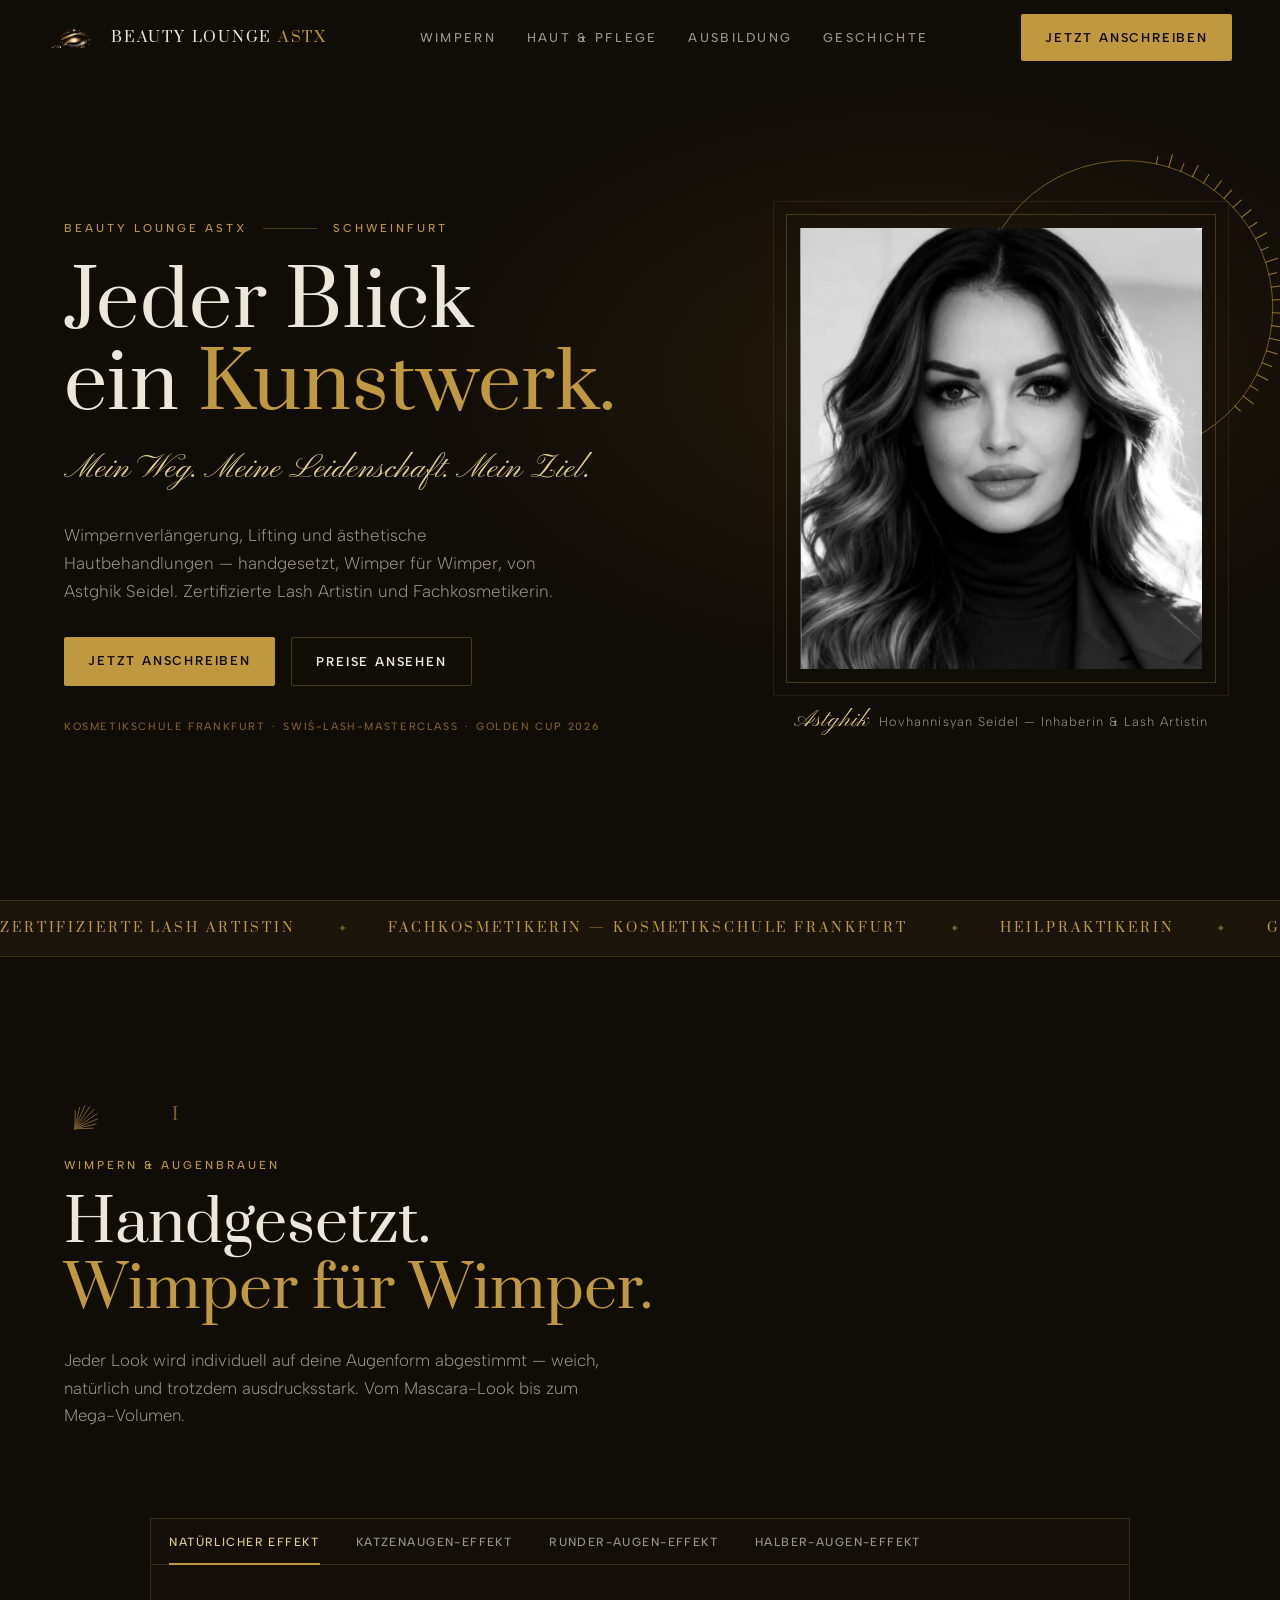
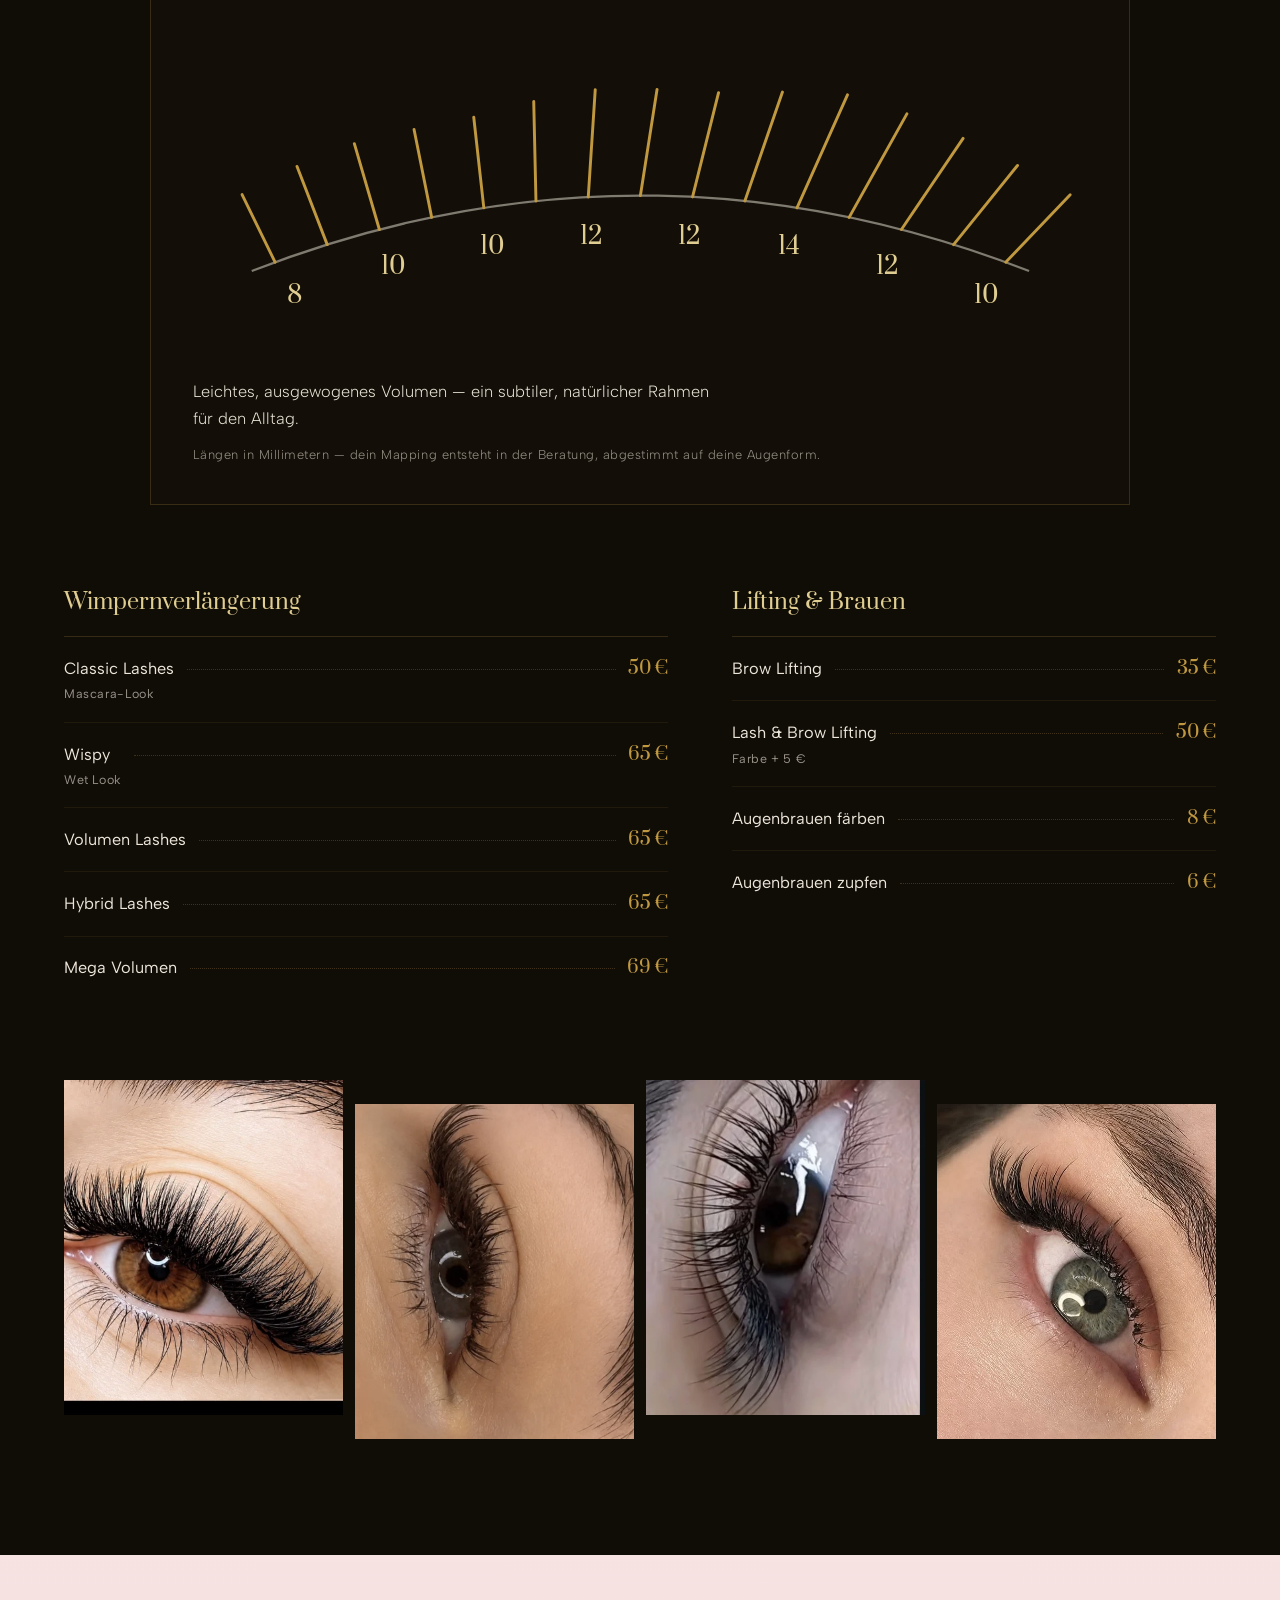
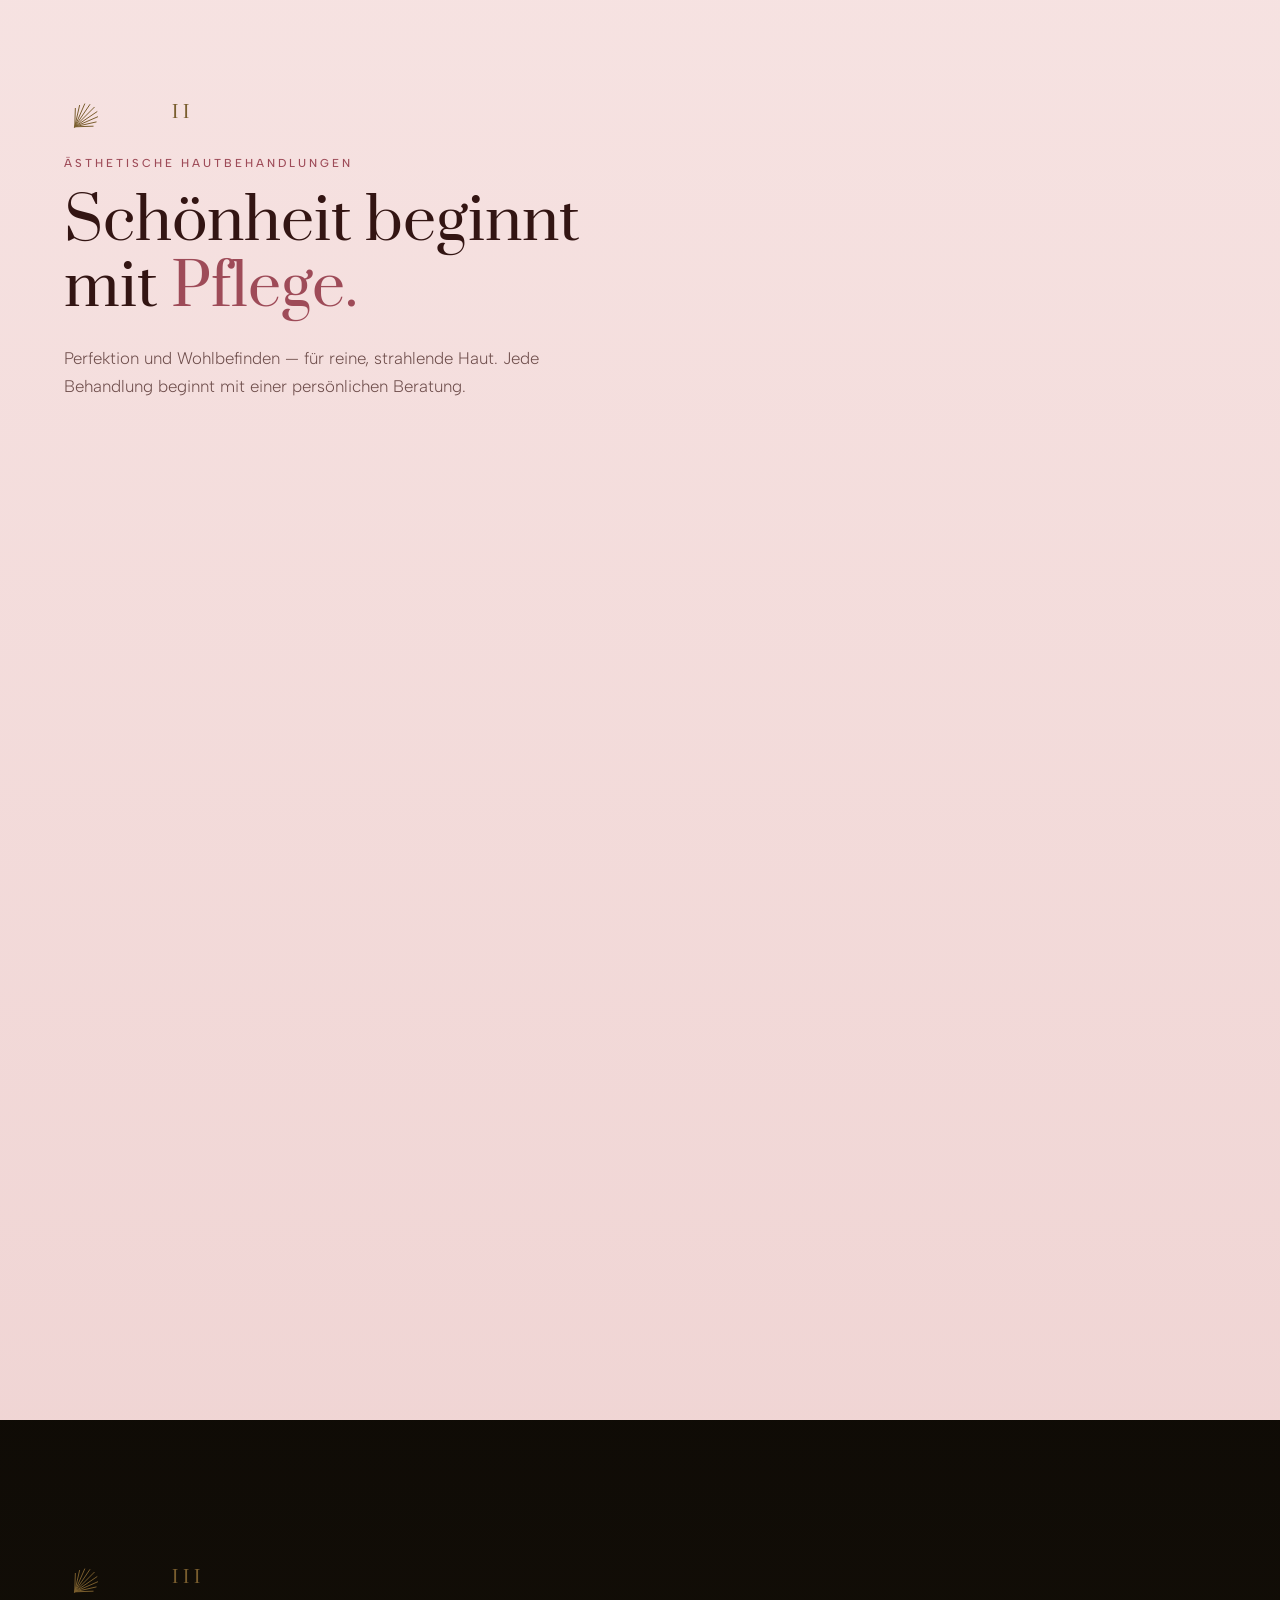
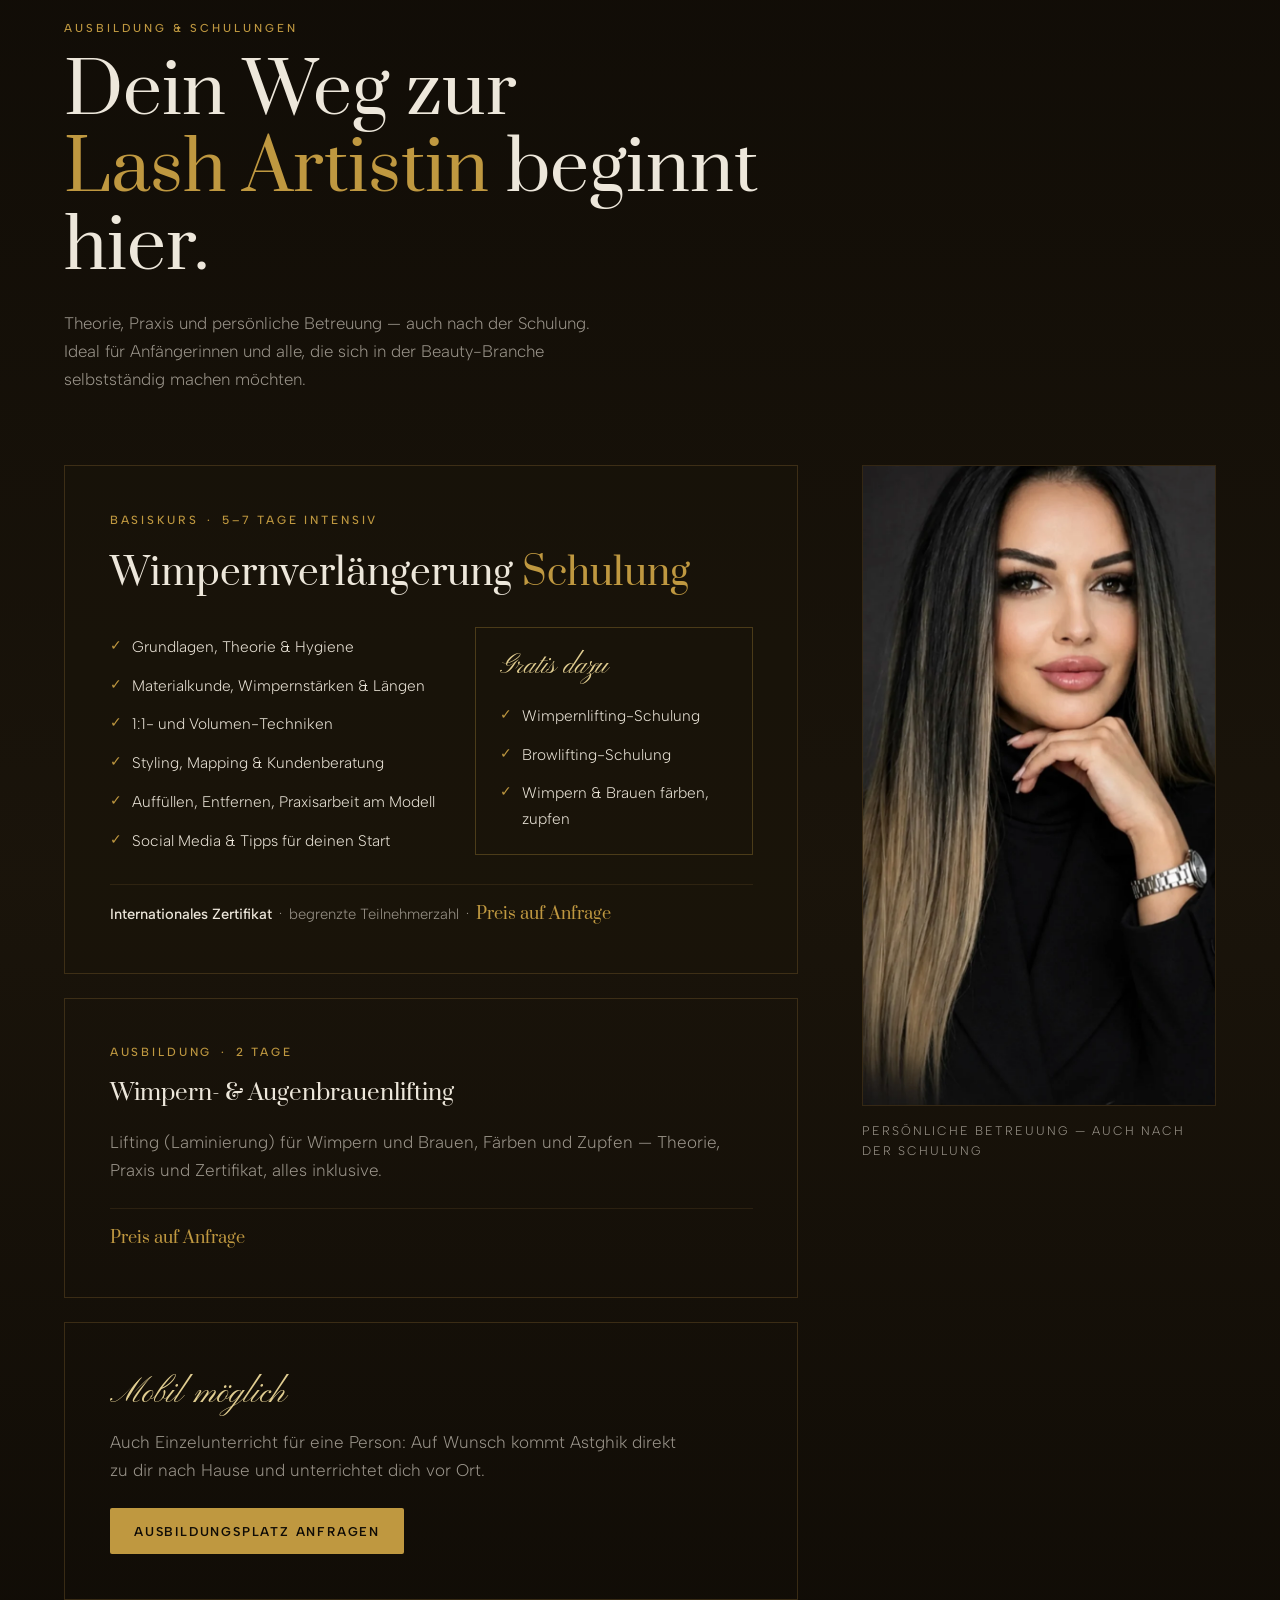
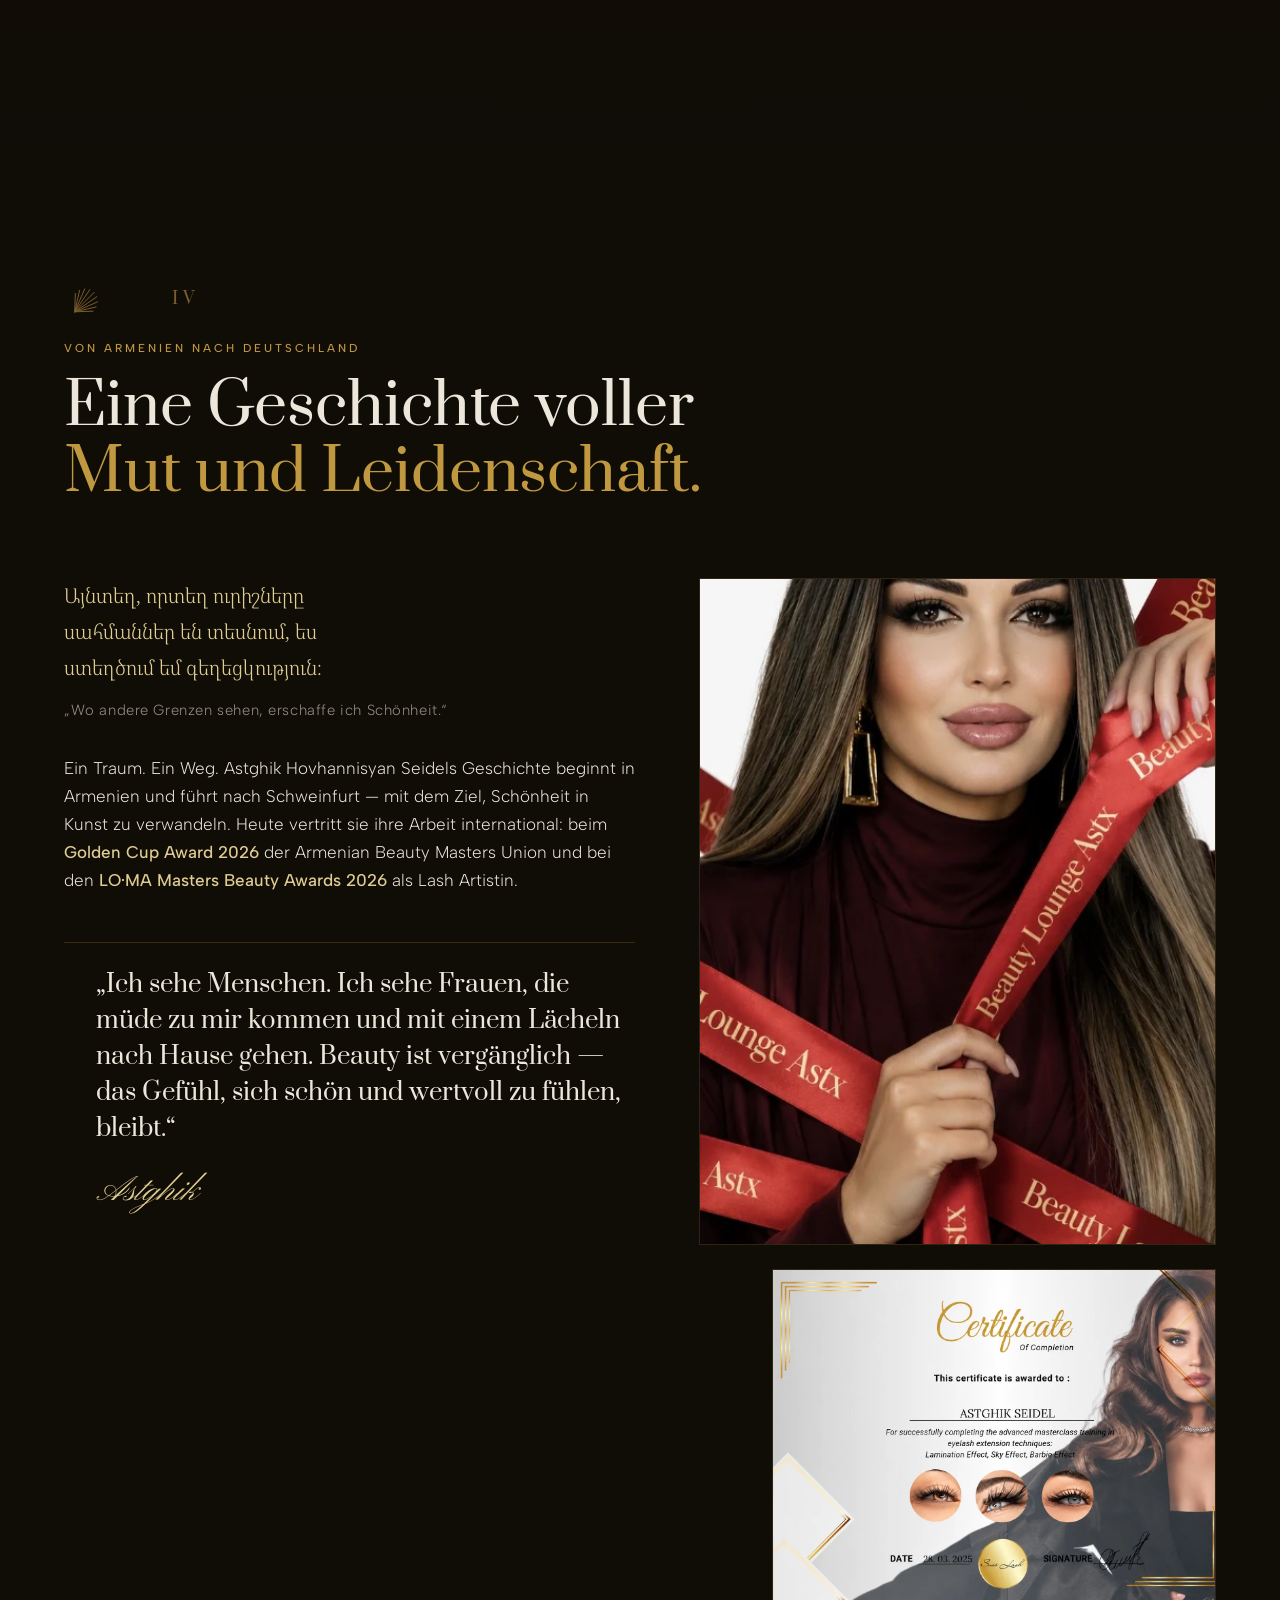
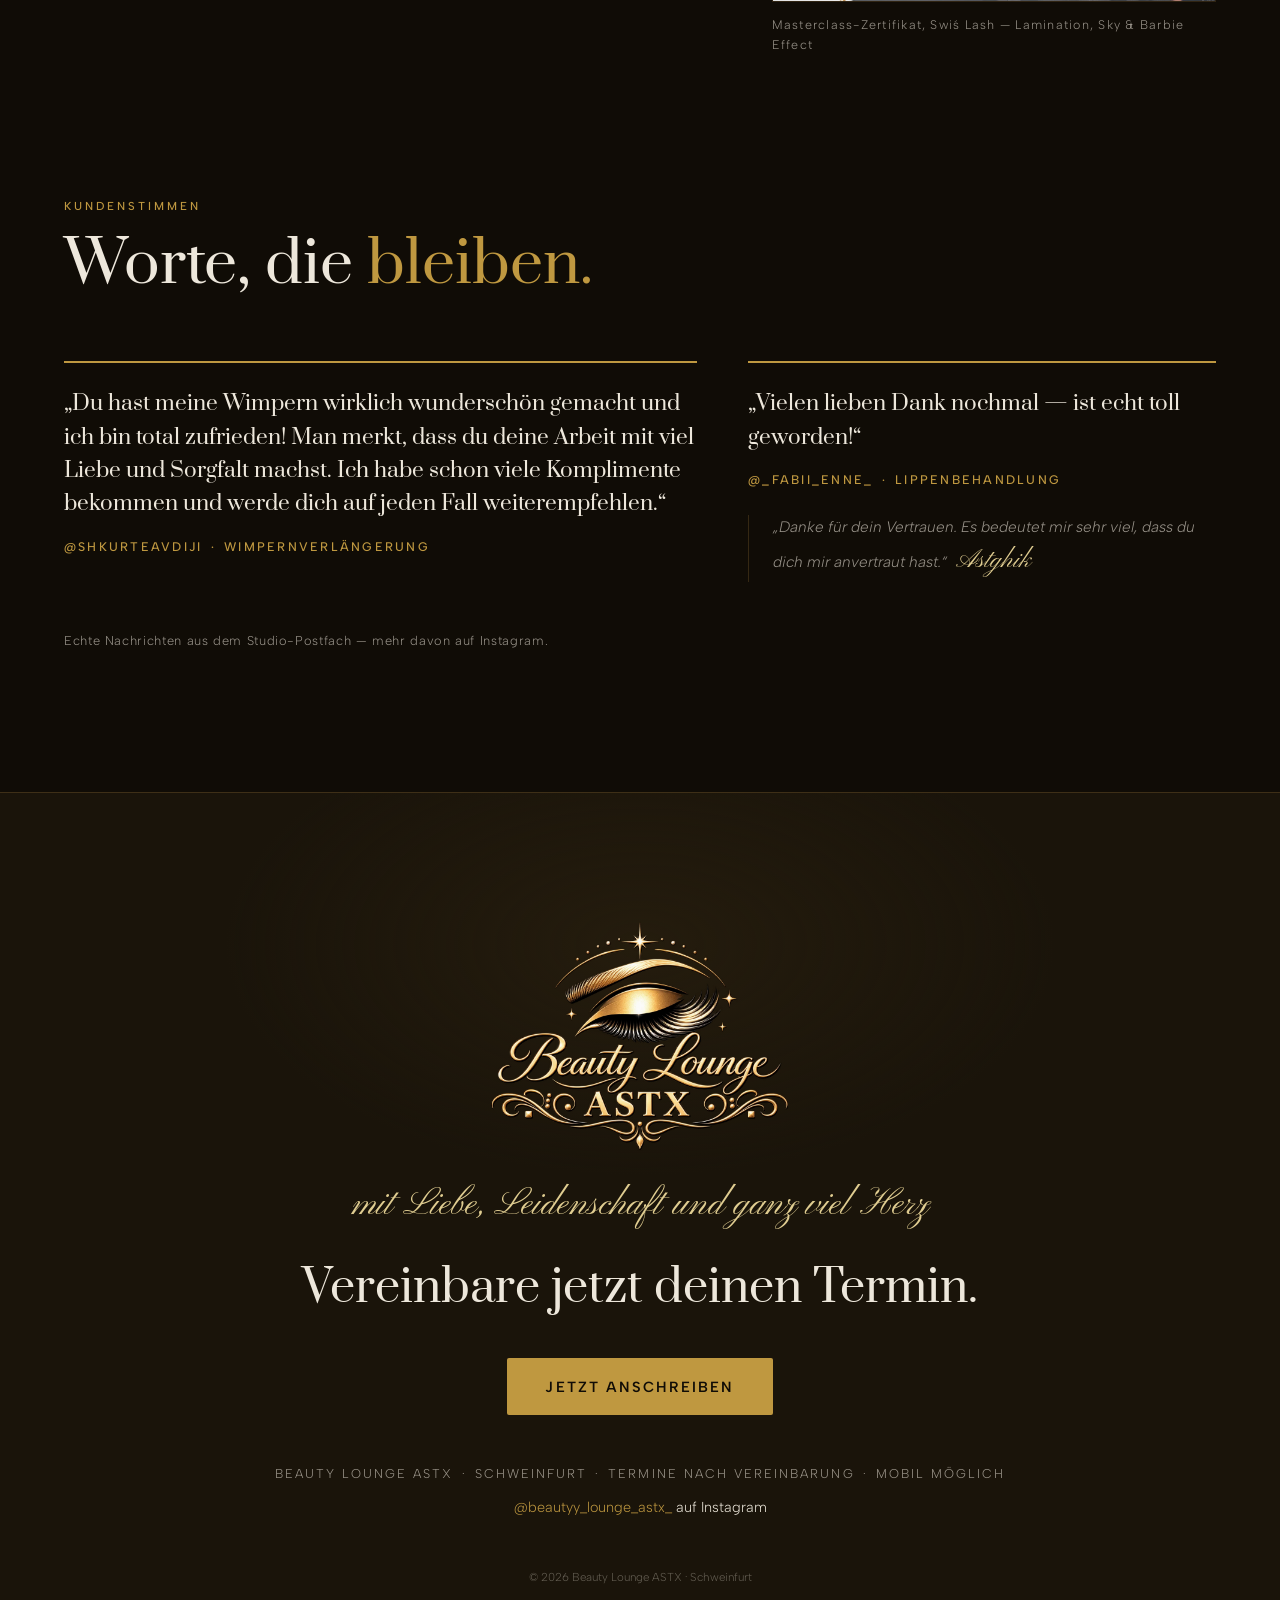
==== commit d9282c5c: "Beauty Lounge ASTX: "Goldener Blick" one-pager for Astghik Seidel New demo for a lash artist / Fachk" ====
--- a/index.html
+++ b/index.html
@@ -1,313 +1,302 @@
-<!DOCTYPE html>
-<html lang="en">
+<!doctype html>
+<html lang="de">
 <head>
-<meta charset="UTF-8">
-<meta name="viewport" content="width=device-width, initial-scale=1.0">
-<title>Tipa Wellness Supplements — Tasiaeafe, American Samoa's Natural Wellness Drink</title>
-<meta name="description" content="Tasiaeafe is American Samoa's natural wellness drink — a turmeric herbal brew made in small batches in Petesa Tai, Pago Pago. Inspected and permitted by the American Samoa Department of Health; contents tested and verified by SROS. Call (684) 731-9911 to order.">
-<link rel="icon" type="image/png" href="assets/favicon.png">
+<meta charset="utf-8">
+<meta name="viewport" content="width=device-width, initial-scale=1">
+<title>Beauty Lounge ASTX — Wimpern, Lifting &amp; Ästhetik in Schweinfurt</title>
+<meta name="description" content="Beauty Lounge ASTX in Schweinfurt: Wimpernverlängerung, Wimpern- & Browlifting, ästhetische Hautbehandlungen und zertifizierte Ausbildungen bei Astghik Seidel.">
+<link rel="icon" href="assets/favicon.png">
 <link rel="apple-touch-icon" href="assets/apple-touch-icon.png">
 <link rel="preconnect" href="https://fonts.googleapis.com">
 <link rel="preconnect" href="https://fonts.gstatic.com" crossorigin>
-<link href="https://fonts.googleapis.com/css2?family=Young+Serif&family=Schibsted+Grotesk:ital,wght@0,400;0,500;0,700;1,400&family=Spline+Sans+Mono:wght@400;500;600&display=swap" rel="stylesheet">
+<link href="https://fonts.googleapis.com/css2?family=Prata&family=Pinyon+Script&family=Albert+Sans:ital,wght@0,300;0,400;0,500;0,600;1,400&family=Noto+Serif+Armenian&display=swap" rel="stylesheet">
 <link rel="stylesheet" href="site.css">
 </head>
 <body>
-<a class="skip" href="#main">Skip to content</a>
-
-<header>
-  <div class="head-in">
-    <a class="wordmark" href="#top" aria-label="Tipa Wellness Supplements — back to top">
-      <img src="assets/favicon.png" alt="" width="38" height="38">
-      <span style="display:block">
-        <b>Tipa Wellness</b>
-        <span>Tasiaeafe<span> · American Samoa's Natural Wellness Drink</span></span>
-      </span>
-    </a>
-    <nav aria-label="Main">
-      <a href="#ingredients">Ingredients</a>
-      <a href="#how">How it's made</a>
-      <a href="#story">Our story</a>
-      <a href="#record">On the record</a>
-      <a href="#order">Order</a>
-    </nav>
-    <a class="head-call" href="tel:+16847319911"><span>Call </span>(684) 731-9911</a>
-  </div>
+
+<header class="topbar" id="top">
+  <a class="topbar-brand" href="#top" aria-label="Beauty Lounge ASTX — nach oben">
+    <img src="assets/mark.webp" alt="" class="topbar-mark">
+    <span class="topbar-word">Beauty&nbsp;Lounge&nbsp;<em>ASTX</em></span>
+  </a>
+  <nav class="topbar-nav" aria-label="Bereiche">
+    <a href="#wimpern">Wimpern</a>
+    <a href="#haut">Haut &amp; Pflege</a>
+    <a href="#ausbildung">Ausbildung</a>
+    <a href="#geschichte">Geschichte</a>
+  </nav>
+  <a class="btn btn-gold topbar-cta" href="https://www.instagram.com/beautyy_lounge_astx_/" target="_blank" rel="noopener">Jetzt anschreiben</a>
 </header>
 
-<main id="main">
-
-  <!-- ================= HERO ================= -->
-  <section class="hero" id="top">
-    <div class="hero-in">
-      <div>
-        <p class="kicker rise">Tālofa · Tasiaeafe Herbal Drink</p>
-        <h1 class="rise">American Samoa's <em>natural wellness&nbsp;drink.</em></h1>
-        <p class="hero-sub rise">Tasiaeafe is a turmeric herbal drink brewed <strong>by the gallon</strong>
-          the traditional way in Petesa Tai, Pago Pago — nine ingredients, simmered in small
-          batches, bottled fresh, and stamped by hand.</p>
-        <div class="cta-row rise">
-          <a class="btn btn-fill" href="tel:+16847319911">Call to order</a>
-          <a class="btn btn-line" href="https://www.facebook.com/TipaWellnessSupplements" target="_blank" rel="noopener">Message us on Facebook</a>
+<main>
+
+<!-- ============ HERO ============ -->
+<section class="hero">
+  <div class="hero-inner">
+    <div class="hero-copy">
+      <p class="eyebrow hero-eyebrow"><span>Beauty Lounge ASTX</span><i class="rule"></i><span>Schweinfurt</span></p>
+      <h1 class="hero-title"><span class="ht-line">Jeder Blick</span> <span class="ht-line">ein <em>Kunstwerk.</em></span></h1>
+      <p class="script hero-script">Mein Weg. Meine Leidenschaft. Mein Ziel.</p>
+      <p class="hero-lead">Wimpernverlängerung, Lifting und ästhetische Hautbehandlungen — handgesetzt, Wimper für Wimper, von Astghik Seidel. Zertifizierte Lash&nbsp;Artistin und Fachkosmetikerin.</p>
+      <div class="hero-cta">
+        <a class="btn btn-gold" href="https://www.instagram.com/beautyy_lounge_astx_/" target="_blank" rel="noopener">Jetzt anschreiben</a>
+        <a class="btn btn-line" href="#wimpern">Preise ansehen</a>
+      </div>
+      <p class="hero-cred">Kosmetikschule Frankfurt&ensp;·&ensp;Swiś-Lash-Masterclass&ensp;·&ensp;Golden Cup 2026</p>
+    </div>
+    <figure class="hero-portrait">
+      <svg class="halo" viewBox="0 0 520 520" aria-hidden="true">
+        <circle class="halo-ring" cx="260" cy="260" r="228" pathLength="1000"/>
+        <g class="halo-lashes" id="haloLashes"></g>
+      </svg>
+      <div class="hero-frame">
+        <img src="assets/astghik.webp" alt="Astghik Seidel, Inhaberin der Beauty Lounge ASTX, Schwarz-Weiß-Porträt" width="982" height="1077">
+      </div>
+      <figcaption class="hero-figcap"><span class="script">Astghik</span> Hovhannisyan Seidel — Inhaberin &amp; Lash&nbsp;Artistin</figcaption>
+    </figure>
+  </div>
+</section>
+
+<!-- ============ CREDENTIAL BAND ============ -->
+<div class="band" aria-hidden="true">
+  <div class="band-track" id="bandTrack">
+    <span>Zertifizierte Lash Artistin</span><i>✦</i>
+    <span>Fachkosmetikerin — Kosmetikschule Frankfurt</span><i>✦</i>
+    <span>Heilpraktikerin</span><i>✦</i>
+    <span>Golden Cup Award 2026 · Armenien</span><i>✦</i>
+    <span>LO·MA Masters Beauty Awards 2026</span><i>✦</i>
+    <span>Lippenfiller-Artistin</span><i>✦</i>
+  </div>
+</div>
+
+<!-- ============ ACT I — WIMPERN ============ -->
+<section class="act act-dark" id="wimpern">
+  <header class="act-head rv">
+    <div class="act-mark"><svg class="fan" viewBox="0 0 120 44" aria-hidden="true"><g class="fan-strokes"></g></svg><span class="act-num">I</span></div>
+    <p class="eyebrow">Wimpern &amp; Augenbrauen</p>
+    <h2 class="act-title">Handgesetzt.<br><em>Wimper für Wimper.</em></h2>
+    <p class="act-lead">Jeder Look wird individuell auf deine Augenform abgestimmt — weich, natürlich und trotzdem ausdrucksstark. Vom Mascara-Look bis zum Mega-Volumen.</p>
+  </header>
+
+  <!-- Signature: das Wimpern-Mapping -->
+  <div class="mapping rv" id="mapping">
+    <div class="mapping-tabs" role="tablist" aria-label="Wimpern-Stile">
+      <button role="tab" aria-selected="true" data-style="natur" id="tab-natur" aria-controls="mapStage">Natürlicher Effekt</button>
+      <button role="tab" aria-selected="false" data-style="katze" id="tab-katze" aria-controls="mapStage">Katzenaugen-Effekt</button>
+      <button role="tab" aria-selected="false" data-style="rund" id="tab-rund" aria-controls="mapStage">Runder-Augen-Effekt</button>
+      <button role="tab" aria-selected="false" data-style="halb" id="tab-halb" aria-controls="mapStage">Halber-Augen-Effekt</button>
+    </div>
+    <div class="mapping-stage" id="mapStage" role="tabpanel" aria-live="polite">
+      <svg id="mapSvg" viewBox="0 0 640 250" aria-hidden="true">
+        <path id="lidPath" class="lid" d="M 42 196 Q 320 88 598 196"/>
+        <g id="lashGroup"></g>
+        <g id="numGroup"></g>
+      </svg>
+      <p class="mapping-desc" id="mapDesc">Leichtes, ausgewogenes Volumen — ein subtiler, natürlicher Rahmen für den Alltag.</p>
+      <p class="mapping-note">Längen in Millimetern — dein Mapping entsteht in der Beratung, abgestimmt auf deine Augenform.</p>
+    </div>
+  </div>
+
+  <!-- Preise -->
+  <div class="ledgers">
+    <div class="ledger rv">
+      <h3 class="ledger-title">Wimpernverlängerung</h3>
+      <ul class="ledger-list">
+        <li><span class="li-name">Classic Lashes <small>Mascara-Look</small></span><span class="li-dots"></span><span class="li-price">50&nbsp;€</span></li>
+        <li><span class="li-name">Wispy <small>Wet Look</small></span><span class="li-dots"></span><span class="li-price">65&nbsp;€</span></li>
+        <li><span class="li-name">Volumen Lashes</span><span class="li-dots"></span><span class="li-price">65&nbsp;€</span></li>
+        <li><span class="li-name">Hybrid Lashes</span><span class="li-dots"></span><span class="li-price">65&nbsp;€</span></li>
+        <li><span class="li-name">Mega Volumen</span><span class="li-dots"></span><span class="li-price">69&nbsp;€</span></li>
+      </ul>
+    </div>
+    <div class="ledger rv">
+      <h3 class="ledger-title">Lifting &amp; Brauen</h3>
+      <ul class="ledger-list">
+        <li><span class="li-name">Brow Lifting</span><span class="li-dots"></span><span class="li-price">35&nbsp;€</span></li>
+        <li><span class="li-name">Lash &amp; Brow Lifting <small>Farbe +&nbsp;5&nbsp;€</small></span><span class="li-dots"></span><span class="li-price">50&nbsp;€</span></li>
+        <li><span class="li-name">Augenbrauen färben</span><span class="li-dots"></span><span class="li-price">8&nbsp;€</span></li>
+        <li><span class="li-name">Augenbrauen zupfen</span><span class="li-dots"></span><span class="li-price">6&nbsp;€</span></li>
+      </ul>
+    </div>
+  </div>
+
+  <!-- Arbeiten -->
+  <div class="works rv" aria-label="Arbeiten aus dem Studio">
+    <figure><img src="assets/macro-3.webp" alt="Mega-Volumen-Wimpernkranz, Nahaufnahme" loading="lazy"></figure>
+    <figure><img src="assets/macro-1.webp" alt="Natürliche Wimpernverlängerung, Nahaufnahme" loading="lazy"></figure>
+    <figure><img src="assets/macro-2.webp" alt="Wimpernverlängerung im Profil, Nahaufnahme" loading="lazy"></figure>
+    <figure><img src="assets/macro-4.webp" alt="Wispy-Wimpernverlängerung mit grüner Iris, Nahaufnahme" loading="lazy"></figure>
+  </div>
+</section>
+
+<!-- ============ ACT II — HAUT & PFLEGE (ROSÉ) ============ -->
+<section class="act act-rose" id="haut">
+  <div class="rose-inner">
+    <header class="act-head rv">
+      <div class="act-mark"><svg class="fan" viewBox="0 0 120 44" aria-hidden="true"><g class="fan-strokes"></g></svg><span class="act-num">II</span></div>
+      <p class="eyebrow">Ästhetische Hautbehandlungen</p>
+      <h2 class="act-title">Schönheit beginnt<br>mit <em>Pflege.</em></h2>
+      <p class="act-lead">Perfektion und Wohlbefinden — für reine, strahlende Haut. Jede Behandlung beginnt mit einer persönlichen Beratung.</p>
+    </header>
+
+    <div class="rose-grid">
+      <div class="ledger rv">
+        <ul class="ledger-list">
+          <li>
+            <div class="li-row"><span class="li-name">Microneedling Gesicht</span><span class="li-dots"></span><span class="li-price">ab&nbsp;80&nbsp;€</span></div>
+            <p class="li-sub">Tiefenwirksame Hautverjüngung für ein feineres, ebenmäßiges Hautbild&ensp;·&ensp;ca.&nbsp;60&nbsp;Min.</p>
+          </li>
+          <li>
+            <div class="li-row"><span class="li-name">Microneedling Lippen</span><span class="li-dots"></span><span class="li-price">ab&nbsp;59&nbsp;€</span></div>
+            <p class="li-sub">Natürlicher Volumenaufbau, verbesserte Lippenfarbe&ensp;·&ensp;ca.&nbsp;30&nbsp;Min.</p>
+          </li>
+          <li>
+            <div class="li-row"><span class="li-name">BB Glow</span><span class="li-dots"></span><span class="li-price">ab&nbsp;80&nbsp;€</span></div>
+            <p class="li-sub">Makelloser Teint ohne Make-up — aufhellend, porenverfeinernd&ensp;·&ensp;60–75&nbsp;Min.</p>
+          </li>
+          <li>
+            <div class="li-row"><span class="li-name">Gesichtsbehandlung <small>All-Inclusive</small></span><span class="li-dots"></span><span class="li-price">ab&nbsp;70&nbsp;€</span></div>
+            <p class="li-sub">Inklusive Microneedling — reine, strahlende Haut.</p>
+          </li>
+          <li>
+            <div class="li-row"><span class="li-name">Gesichts- &amp; Nackenmassage</span><span class="li-dots"></span><span class="li-price">auf&nbsp;Anfrage</span></div>
+            <p class="li-sub">Entspannung und neue Energie.</p>
+          </li>
+          <li>
+            <div class="li-row"><span class="li-name">Diodenlaser-Haarentfernung</span><span class="li-dots"></span><span class="li-price">auf&nbsp;Anfrage</span></div>
+            <p class="li-sub">Für langanhaltend glatte, seidig zarte Haut.</p>
+          </li>
+        </ul>
+        <div class="rose-gift">
+          <p class="script rose-gift-script">Für Neukundinnen</p>
+          <p>Zu deiner ersten Behandlung wartet ein kleines Geschenk — und eine kostenlose Lippenpflege.</p>
         </div>
-        <div class="creds rise">
-          <p class="cred"><svg viewBox="0 0 16 16" aria-hidden="true"><circle cx="8" cy="8" r="7" fill="none" stroke="currentColor" stroke-width="1.6"/><path d="M4.8 8.3l2.1 2.2 4.3-4.6" fill="none" stroke="currentColor" stroke-width="1.6" stroke-linecap="round" stroke-linejoin="round"/></svg>
-            <span><b>Inspected, passed &amp; permitted</b> American Samoa Government Department of Health</span></p>
-          <p class="cred"><svg viewBox="0 0 16 16" aria-hidden="true"><circle cx="8" cy="8" r="7" fill="none" stroke="currentColor" stroke-width="1.6"/><path d="M4.8 8.3l2.1 2.2 4.3-4.6" fill="none" stroke="currentColor" stroke-width="1.6" stroke-linecap="round" stroke-linejoin="round"/></svg>
-            <span><b>Contents tested, verified safe</b> Scientific Research Organisation of Samoa (SROS)</span></p>
-        </div>
-        <p class="hero-note rise">FRESH BATCHES WEEKLY · PICKUP &amp; ISLAND DELIVERY</p>
       </div>
-
-      <div class="stage" aria-hidden="false">
-        <div class="glow" aria-hidden="true"></div>
-        <div class="glow-ring" aria-hidden="true"></div>
-        <img class="badge" src="assets/logo-seal.webp" alt="Tipa Wellness Supplements — Tasiaeafe Herbal Drink badge" width="760" height="760">
-        <aside class="ticket" aria-label="Sample batch ticket">
-          <span class="stamp">FRESH BATCH</span>
-          <h3>TASIAEAFE · 1 GAL</h3>
-          <div class="row"><span>BATCH DATE</span><b>JUL 28</b></div>
-          <div class="row"><span>BEST BY</span><b>AUG 11</b></div>
-          <div class="row"><span>BREWED IN</span><b>PETESA TAI</b></div>
-          <div class="row"><span>DOH PERMIT</span><b>ON FILE ✓</b></div>
-          <p class="shake">SHAKE WELL · KEEP REFRIGERATED</p>
-        </aside>
-      </div>
-    </div>
-    <div class="siapo" aria-hidden="true"></div>
-  </section>
-
-  <!-- ================= INGREDIENTS ================= -->
-  <section class="paper-sec" id="ingredients">
-    <div class="sec-in">
-      <div class="sec-head rv">
-        <p class="kicker">What's inside</p>
-        <h2>Nine ingredients. Nothing&nbsp;else.</h2>
-        <p class="lead">Everything in Tasiaeafe is on the label, and everything on the label is
-          in your kitchen's language — and ours.</p>
-      </div>
-      <div class="ing-grid">
-        <article class="ing" data-img="turmeric"><span class="sam">Ago</span><h3>Turmeric</h3><p>The golden root at the heart of every batch — it gives Tasiaeafe its color.</p></article>
-        <article class="ing" data-img="ginger"><span class="sam">Fiu</span><h3>Ginger</h3><p>Fresh island heat that wakes the whole blend up.</p></article>
-        <article class="ing" data-img="garlic"><span class="sam">Kalika</span><h3>Garlic</h3><p>The strong stuff — mellowed by a slow simmer.</p></article>
-        <article class="ing" data-img="cinnamon"><span class="sam">Sinamoni</span><h3>Cinnamon</h3><p>Warm spice, steeped until it rounds out the roots.</p></article>
-        <article class="ing" data-img="cayenne" data-hot><span class="sam">Polo feu</span><h3>Cayenne pepper</h3><p>A clean burn that lingers just long enough.</p></article>
-        <article class="ing" data-img="olive-oil"><span class="sam">Suāuu olive</span><h3>Olive oil</h3><p>A golden spoonful to carry the spices.</p></article>
-        <article class="ing" data-img="honey"><span class="sam">Meli</span><h3>Honey</h3><p>Island sweetness — no sugar, no syrup.</p></article>
-        <article class="ing" data-img="lemon"><span class="sam">Tipolo</span><h3>Lemon</h3><p>Cut fresh and squeezed bright, jug by jug.</p></article>
-        <article class="ing" data-img="water"><span class="sam">Vai</span><h3>Purified water</h3><p>Filtered and boiled — nothing untreated goes in.</p></article>
-      </div>
-      <div class="ing-foot rv">
-        <span class="shake-tag">SHAKE WELL. KEEP REFRIGERATED.</span>
-        <span>STRAIGHT FROM OUR GALLON LABEL — PASTEURIZED, BATCH-DATED, BEST-BY MARKED</span>
-      </div>
-    </div>
-  </section>
-
-  <!-- ================= PROCESS ================= -->
-  <section id="how">
-    <div class="sec-in">
-      <div class="sec-head rv">
-        <p class="kicker">How it's made</p>
-        <h2>Made the slow way, a few gallons at a time.</h2>
-        <p class="lead" style="color:#DCCFAF">No factory line and no warehouse — when a batch runs out, we brew the next one.</p>
-      </div>
-      <div class="proc-grid">
-        <article class="step rv">
-          <p class="no">STEP 01</p>
-          <h3>Brew</h3>
-          <p>Turmeric, ginger and the other roots and spices simmer together in small pots — never more than a few gallons at once.</p>
-        </article>
-        <article class="step rv">
-          <p class="no">STEP 02</p>
-          <h3>Bottle</h3>
-          <p>The finished brew is poured into gallon jugs, sealed, and moved straight into the chiller.</p>
-        </article>
-        <article class="step rv">
-          <p class="no">STEP 03</p>
-          <h3>Stamp</h3>
-          <p>Every jug gets its batch date and best-by written by hand before it leaves the house in Petesa Tai.</p>
-        </article>
-      </div>
-      <p class="proc-note rv">EVERY JUG TRACEABLE TO ITS BATCH — THAT'S THE WHOLE SYSTEM</p>
-    </div>
-    <div class="siapo" aria-hidden="true"></div>
-  </section>
-
-  <!-- ================= WHO WE ARE ================= -->
-  <section id="story">
-    <div class="sec-in">
-      <div class="story-grid">
-        <div class="rv">
-          <p class="kicker">Who we are</p>
-          <h2>The house behind the gallon.</h2>
-          <p class="story-copy">Tipa Wellness Supplements is a small operation in Petesa Tai, Pago Pago —
-            no factory line, no warehouse, no middleman. Every gallon of Tasiaeafe is brewed here by
-            hand, then carried to health expos across Tutuila or handed over at the door.</p>
-          <p class="story-copy">The people who brew it are the people who answer the phone.</p>
-          <p class="tbd-note">OWNER'S STORY GOES HERE — why they started brewing Tasiaeafe,
-            and who it was first made for. Two sentences, in their own words.</p>
-          <div class="story-cta">
-            <a class="btn btn-line" href="story.html">Read our story <span aria-hidden="true">→</span></a>
+      <figure class="rose-figure rv">
+        <img src="assets/rose.webp" alt="Gepflegte Haut nach einer Gesichtsbehandlung" loading="lazy">
+        <figcaption>Pflege, Perfektion &amp; Wohlbefinden</figcaption>
+      </figure>
+    </div>
+  </div>
+</section>
+
+<!-- ============ ACT III — AUSBILDUNG ============ -->
+<section class="act act-dark act-academy" id="ausbildung">
+  <header class="act-head rv">
+    <div class="act-mark"><svg class="fan" viewBox="0 0 120 44" aria-hidden="true"><g class="fan-strokes"></g></svg><span class="act-num">III</span></div>
+    <p class="eyebrow">Ausbildung &amp; Schulungen</p>
+    <h2 class="act-title act-title-xl">Dein Weg zur <em>Lash&nbsp;Artistin</em> beginnt hier.</h2>
+    <p class="act-lead">Theorie, Praxis und persönliche Betreuung — auch nach der Schulung. Ideal für Anfängerinnen und alle, die sich in der Beauty-Branche selbstständig machen möchten.</p>
+  </header>
+
+  <div class="academy-grid">
+    <div class="academy-main">
+      <article class="course course-major rv">
+        <p class="course-kicker">Basiskurs&ensp;·&ensp;5–7 Tage intensiv</p>
+        <h3 class="course-title">Wimpernverlängerung <span class="course-sub">Schulung</span></h3>
+        <div class="course-cols">
+          <ul class="course-list">
+            <li>Grundlagen, Theorie &amp; Hygiene</li>
+            <li>Materialkunde, Wimpernstärken &amp; Längen</li>
+            <li>1:1- und Volumen-Techniken</li>
+            <li>Styling, Mapping &amp; Kundenberatung</li>
+            <li>Auffüllen, Entfernen, Praxisarbeit am Modell</li>
+            <li>Social Media &amp; Tipps für deinen Start</li>
+          </ul>
+          <div class="course-bonus">
+            <p class="course-bonus-title">Gratis dazu</p>
+            <ul class="course-list">
+              <li>Wimpernlifting-Schulung</li>
+              <li>Browlifting-Schulung</li>
+              <li>Wimpern &amp; Brauen färben, zupfen</li>
+            </ul>
           </div>
         </div>
-
-        <aside class="house-card rv" aria-label="Tipa Wellness at a glance">
-          <h3>THE BREW HOUSE</h3>
-          <div class="row"><span>LOCATION</span><b>PETESA TAI, PAGO PAGO</b></div>
-          <div class="row"><span>FIRST BATCH</span><b><span class="tbd">to confirm</span></b></div>
-          <div class="row"><span>BREWED BY</span><b><span class="tbd">to confirm</span></b></div>
-          <div class="row"><span>MADE IN</span><b>SMALL BATCHES, BY THE GALLON</b></div>
-          <div class="row"><span>SOLD AT</span><b>EXPOS · PHONE · FACEBOOK</b></div>
-          <p class="seal">DOH PERMITTED · SROS VERIFIED</p>
-        </aside>
+        <p class="course-foot"><strong>Internationales Zertifikat</strong>&ensp;·&ensp;begrenzte Teilnehmerzahl&ensp;·&ensp;<span class="course-price">Preis auf Anfrage</span></p>
+      </article>
+
+      <article class="course course-minor rv">
+        <p class="course-kicker">Ausbildung&ensp;·&ensp;2 Tage</p>
+        <h3 class="course-title-s">Wimpern- &amp; Augenbrauenlifting</h3>
+        <p class="course-desc">Lifting (Laminierung) für Wimpern und Brauen, Färben und Zupfen — Theorie, Praxis und Zertifikat, alles inklusive.</p>
+        <p class="course-foot"><span class="course-price">Preis auf Anfrage</span></p>
+      </article>
+
+      <div class="academy-mobile rv">
+        <p class="script academy-script">Mobil möglich</p>
+        <p>Auch Einzelunterricht für eine Person: Auf Wunsch kommt Astghik direkt zu dir nach Hause und unterrichtet dich vor Ort.</p>
+        <a class="btn btn-gold" href="https://www.instagram.com/beautyy_lounge_astx_/" target="_blank" rel="noopener">Ausbildungsplatz anfragen</a>
       </div>
     </div>
-    <div class="siapo" aria-hidden="true"></div>
-  </section>
-
-  <!-- ================= OFFICIAL RECORD ================= -->
-  <section class="paper-sec" id="record">
-    <div class="sec-in">
-      <div class="sec-head rv">
-        <p class="kicker">On the record</p>
-        <h2>Inspected. Tested. Permitted.</h2>
-        <p class="lead">American Samoa's natural wellness drink holds an official health permit —
-          and a lab report to go with it.</p>
-      </div>
-      <div class="rec-grid">
-        <article class="rec rv">
-          <span class="rec-stamp">INSPECTED · PASSED</span>
-          <p class="agency">American Samoa Gov't</p>
-          <h3>Permitted by the Department of Health.</h3>
-          <p>The Department of Health inspected Tasiaeafe and the way we brew it, passed it,
-            and issued the permit every batch is made and sold under.</p>
-        </article>
-        <article class="rec rv">
-          <span class="rec-stamp">VERIFIED SAFE</span>
-          <p class="agency">SROS · Scientific Research Organisation of Samoa</p>
-          <h3>Contents tested in the lab.</h3>
-          <p>SROS tested what goes into every gallon — herbs included — and verified it
-            safe and good for consumption.</p>
-        </article>
-      </div>
-      <p class="rec-foot rv">GOOD FOR THE BODY · TAKEN CONSISTENTLY — WELLNESS IS A HABIT, NOT A DOSE</p>
-    </div>
-  </section>
-
-  <!-- ================= ORDER ================= -->
-  <section class="order-sec" id="order">
-    <div class="sec-in">
-      <div class="order-grid">
-        <div class="rv">
-          <p class="kicker">Order</p>
-          <h2>Reserve your gallon.</h2>
-          <p class="lead">Fresh batches go fast. Call or message us and we'll set one aside —
-            pickup in Petesa Tai, or delivery across the island.</p>
-          <a class="phone" href="tel:+16847319911">(684) 731-9911</a>
-          <p class="phone-alt">or <a href="tel:+16847319912">731-9912</a> · we answer any time, any day</p>
-          <div class="order-cta">
-            <a class="btn btn-ink" href="https://www.facebook.com/TipaWellnessSupplements" target="_blank" rel="noopener">Message on Facebook</a>
-            <a class="btn btn-ghost" href="mailto:tofasualauvi@gmail.com">Email us</a>
-          </div>
-        </div>
-        <ul class="order-facts rv">
-          <li><span class="k">SIZE</span><span>One gallon — the family size. Smaller bottles at expo tables.</span></li>
-          <li><span class="k">PICKUP</span><span>Petesa Tai, Pago Pago — we'll have it cold and ready.</span></li>
-          <li><span class="k">DELIVERY</span><span>Across Tutuila — ask when you call.</span></li>
-          <li><span class="k">KEEP IT</span><span>Refrigerated, up to two weeks. Shake well before pouring.</span></li>
-        </ul>
-      </div>
-    </div>
-  </section>
-
-  <!-- ================= FOOTER / COMMUNITY ================= -->
-  <footer>
-    <div class="foot-in">
-      <div class="foot-grid">
-        <div class="rv">
-          <h2>You'll find our table at the next health expo.</h2>
-          <p class="foot-copy" style="margin-top:1rem">Tipa Wellness exists to restore health and vitality across
-            Pacific communities through natural, culturally rooted remedies — and that work happens
-            face to face. Come say tālofa, try a cup, and take a gallon home.</p>
-          <p class="trust-line">Natural · Effective · Trusted</p>
-          <p class="doctor-note">Tasiaeafe is a traditional wellness drink, not a medicine.
-            If you're managing a health condition, keep your doctor in the loop.</p>
-        </div>
-        <figure class="foot-photo rv">
-          <img src="assets/community-expo.webp" alt="The Tipa Wellness table at a community health expo, with fresh bottles of Tasiaeafe" width="315" height="315" loading="lazy">
-          <figcaption>ALOFAU SDA HEALTH EXPO · TUTUILA</figcaption>
-        </figure>
-      </div>
-
-      <div class="contact-block rv">
-        <div><b>Call</b><a href="tel:+16847319911">(684) 731-9911</a> · <a href="tel:+16847319912">731-9912</a></div>
-        <div><b>Email</b><a href="mailto:tofasualauvi@gmail.com">tofasualauvi@gmail.com</a></div>
-        <div><b>Facebook</b><a href="https://www.facebook.com/TipaWellnessSupplements" target="_blank" rel="noopener">@TipaWellnessSupplements</a></div>
-        <div><b>Find us</b>Petesa Tai, Pago Pago<br>American Samoa 96799</div>
-      </div>
-
-      <div class="foot-base">
-        <img src="assets/favicon.png" alt="">
-        <p>© 2026 Tipa Wellness Supplements · Tasiaeafe — American Samoa's Natural Wellness Drink · Petesa Tai</p>
-        <span>BREWED WITH ALOFA</span>
-      </div>
-    </div>
-  </footer>
+
+    <figure class="academy-portrait rv">
+      <img src="assets/academy.webp" alt="Astghik Seidel im Studio" loading="lazy">
+      <figcaption>Persönliche Betreuung — auch nach der Schulung</figcaption>
+    </figure>
+  </div>
+</section>
+
+<!-- ============ ACT IV — GESCHICHTE ============ -->
+<section class="act act-dark act-story" id="geschichte">
+  <header class="act-head rv">
+    <div class="act-mark"><svg class="fan" viewBox="0 0 120 44" aria-hidden="true"><g class="fan-strokes"></g></svg><span class="act-num">IV</span></div>
+    <p class="eyebrow">Von Armenien nach Deutschland</p>
+    <h2 class="act-title">Eine Geschichte voller<br><em>Mut und Leidenschaft.</em></h2>
+  </header>
+
+  <div class="story-grid">
+    <div class="story-copy rv">
+      <p class="story-armenian" lang="hy">Այնտեղ, որտեղ ուրիշները սահմաններ են տեսնում, ես ստեղծում եմ գեղեցկություն։</p>
+      <p class="story-translation">„Wo andere Grenzen sehen, erschaffe ich Schönheit.“</p>
+      <p>Ein Traum. Ein Weg. Astghik Hovhannisyan Seidels Geschichte beginnt in Armenien und führt nach Schweinfurt — mit dem Ziel, Schönheit in Kunst zu verwandeln. Heute vertritt sie ihre Arbeit international: beim <strong>Golden Cup Award 2026</strong> der Armenian Beauty Masters Union und bei den <strong>LO·MA Masters Beauty Awards 2026</strong> als Lash&nbsp;Artistin.</p>
+      <blockquote class="story-quote">
+        <p>„Ich sehe Menschen. Ich sehe Frauen, die müde zu mir kommen und mit einem Lächeln nach Hause gehen. Beauty ist vergänglich — das Gefühl, sich schön und wertvoll zu fühlen, bleibt.“</p>
+        <cite><span class="script">Astghik</span></cite>
+      </blockquote>
+    </div>
+    <div class="story-visuals">
+      <figure class="story-sash rv"><img src="assets/sash.webp" alt="Astghik Seidel mit Beauty-Lounge-ASTX-Schärpen" loading="lazy"></figure>
+      <figure class="story-cert rv">
+        <img src="assets/certificate.webp" alt="Zertifikat der Swiś-Lash-Masterclass für Astghik Seidel, 2025" loading="lazy">
+        <figcaption>Masterclass-Zertifikat, Swiś&nbsp;Lash — Lamination, Sky &amp; Barbie Effect</figcaption>
+      </figure>
+    </div>
+  </div>
+</section>
+
+<!-- ============ KUNDENSTIMMEN ============ -->
+<section class="act act-dark act-voices" id="stimmen">
+  <header class="act-head rv">
+    <p class="eyebrow">Kundenstimmen</p>
+    <h2 class="act-title">Worte, die <em>bleiben.</em></h2>
+  </header>
+  <div class="voices">
+    <article class="voice rv">
+      <p class="voice-text">„Du hast meine Wimpern wirklich wunderschön gemacht und ich bin total zufrieden! Man merkt, dass du deine Arbeit mit viel Liebe und Sorgfalt machst. Ich habe schon viele Komplimente bekommen und werde dich auf jeden Fall weiterempfehlen.“</p>
+      <p class="voice-meta">@shkurteavdiji&ensp;·&ensp;Wimpernverlängerung</p>
+    </article>
+    <article class="voice rv">
+      <p class="voice-text">„Vielen lieben Dank nochmal — ist echt toll geworden!“</p>
+      <p class="voice-meta">@_fabii_enne_&ensp;·&ensp;Lippenbehandlung</p>
+      <p class="voice-reply">„Danke für dein Vertrauen. Es bedeutet mir sehr viel, dass du dich mir anvertraut hast.“ <cite><span class="script">Astghik</span></cite></p>
+    </article>
+  </div>
+  <p class="voices-note rv">Echte Nachrichten aus dem Studio-Postfach — mehr davon auf Instagram.</p>
+</section>
+
 </main>
 
+<!-- ============ KONTAKT ============ -->
+<footer class="plate" id="kontakt">
+  <img class="plate-logo" src="assets/logo.webp" alt="Beauty Lounge ASTX — Logo" width="1000" height="768">
+  <p class="script plate-script">mit Liebe, Leidenschaft und ganz viel Herz</p>
+  <h2 class="plate-title">Vereinbare jetzt deinen Termin.</h2>
+  <a class="btn btn-gold btn-xl" href="https://www.instagram.com/beautyy_lounge_astx_/" target="_blank" rel="noopener">Jetzt anschreiben</a>
+  <p class="plate-info">Beauty Lounge ASTX&ensp;·&ensp;Schweinfurt&ensp;·&ensp;Termine nach Vereinbarung&ensp;·&ensp;mobil möglich</p>
+  <p class="plate-ig"><a href="https://www.instagram.com/beautyy_lounge_astx_/" target="_blank" rel="noopener">@beautyy_lounge_astx_</a> auf Instagram</p>
+  <p class="plate-fine">© 2026 Beauty Lounge ASTX · Schweinfurt</p>
+</footer>
+
 <script src="site.js"></script>
-<script>
-  // ingredient photos: attach only if the asset exists. With a mouse, CSS :hover
-  // lights the card under the cursor. Without one (touch), scroll progress through
-  // the grid maps to a card index, so exactly ONE card is lit at a time and the
-  // light walks the cards in label order — backwards on scroll-up.
-  const ingGrid = document.querySelector('.ing-grid');
-  const ingCards = [...ingGrid.querySelectorAll('.ing[data-img]')];
-  const hoverMode = matchMedia('(hover:hover) and (pointer:fine)');
-  let litCard = null, spotQueued = false;
-
-  function updateSpotlight() {
-    spotQueued = false;
-    if (hoverMode.matches) {
-      if (litCard) { litCard.classList.remove('lit'); litCard = null; }
-      return;
-    }
-    const r = ingGrid.getBoundingClientRect();
-    const vh = window.innerHeight;
-    // a card lights only once it has been scrolled up to the lower-middle of the
-    // screen (~62% for the first card, drifting toward ~30% for the last)
-    const p = (vh * .62 - r.top) / (r.height + vh * .36);
-    let next = null;
-    if (p >= 0 && p < 1) {
-      const card = ingCards[Math.floor(p * ingCards.length)];
-      if (card && card.querySelector('.ing-photo')) next = card;
-    }
-    if (next !== litCard) {
-      if (litCard) litCard.classList.remove('lit');
-      if (next) next.classList.add('lit');
-      litCard = next;
-    }
-  }
-  function queueSpotlight() {
-    if (!spotQueued) { spotQueued = true; requestAnimationFrame(updateSpotlight); }
-  }
-  addEventListener('scroll', queueSpotlight, { passive: true });
-  addEventListener('resize', queueSpotlight, { passive: true });
-  hoverMode.addEventListener('change', queueSpotlight);
-
-  ingCards.forEach(card => {
-    const img = new Image();
-    img.src = 'assets/ing-' + card.dataset.img + '.webp';
-    img.alt = '';
-    img.onload = () => {
-      const wrap = document.createElement('div');
-      wrap.className = 'ing-photo';
-      wrap.appendChild(img);
-      card.prepend(wrap);
-      queueSpotlight();
-    };
-  });
-</script>
 </body>
 </html>
--- a/site.css
+++ b/site.css
@@ -1,463 +1,826 @@
-/* Tipa Wellness — shared styles (Brew House Ledger)
-   Loaded by index.html and story.html. Page-specific rules stay inline on the page. */
-
-:root{
-  --ink:#171009;
-  --ink-2:#221809;
-  --ink-soft:#2e2212;
-  --paper:#FBF5E6;
-  --paper-2:#F4EAD2;
-  --cream:#FFFDF4;
-  --turmeric:#CE7920;
-  --turmeric-deep:#A85D14;
-  --honey:#F0C36A;
-  --honey-pale:#F7DFAE;
-  --chili:#A2250F;
-  --leaf:#6A8D30;
-  --line-dark:#3d2f1a;
-  --line-paper:#E2D5B4;
-  --disp:'Young Serif',Georgia,serif;
-  --body:'Schibsted Grotesk',system-ui,sans-serif;
-  --mono:'Spline Sans Mono',ui-monospace,monospace;
-}
-*{margin:0;padding:0;box-sizing:border-box}
-html{scroll-behavior:smooth}
-body{
-  font-family:var(--body);
-  background:var(--ink);
-  color:var(--paper);
-  line-height:1.6;
-  overflow-x:hidden;
-}
-img{max-width:100%;display:block}
-a{color:inherit}
-::selection{background:var(--turmeric);color:var(--ink)}
-
-.skip{position:absolute;left:-999px;top:0;background:var(--honey);color:var(--ink);padding:.6rem 1rem;z-index:99;font-weight:700}
-.skip:focus{left:0}
-
-a:focus-visible,button:focus-visible{outline:3px solid var(--honey);outline-offset:3px;border-radius:2px}
-
-/* ---------- header ---------- */
-header{
-  position:sticky;top:0;z-index:50;
-  background:color-mix(in srgb,var(--ink) 92%,transparent);
-  backdrop-filter:blur(8px);
-  border-bottom:1px solid var(--line-dark);
-}
-.head-in{
-  max-width:1200px;margin:0 auto;padding:.75rem 1.25rem;
-  display:flex;align-items:center;gap:1rem;
-}
-.wordmark{display:flex;align-items:center;gap:.65rem;text-decoration:none}
-.wordmark img{width:38px;height:38px}
-.wordmark b{font-family:var(--disp);font-weight:400;font-size:1.02rem;letter-spacing:.02em;line-height:1.05;display:block;white-space:nowrap}
-.wordmark span{font-family:var(--mono);font-size:.58rem;letter-spacing:.22em;color:var(--honey);display:block;margin-top:.15rem;white-space:nowrap}
-.wordmark span span{display:inline;margin-top:0}
-nav{margin-left:auto;display:flex;gap:1.6rem}
-nav a{text-decoration:none;font-size:.92rem;font-weight:500;color:var(--paper);opacity:.85;transition:opacity .2s}
-nav a:hover{opacity:1;color:var(--honey)}
-.head-call{
-  margin-left:1.2rem;text-decoration:none;font-family:var(--mono);font-size:.8rem;font-weight:600;
-  background:var(--turmeric);color:var(--ink);padding:.55rem .95rem;border-radius:4px;
-  letter-spacing:.04em;white-space:nowrap;transition:background .2s,transform .2s;
-}
-.head-call:hover{background:var(--honey);transform:translateY(-1px)}
-
-/* ---------- siapo divider ---------- */
-.siapo{
-  height:16px;
-  background-image:url("data:image/svg+xml,%3Csvg xmlns='http://www.w3.org/2000/svg' width='36' height='16' viewBox='0 0 36 16'%3E%3Cg fill='%23A97B3F'%3E%3Cpath d='M1 14 7 6l6 8z'/%3E%3Cpath d='M13 14 19 6l6 8z' fill-opacity='.5'/%3E%3Cpath d='M25 14 31 6l6 8z'/%3E%3Ccircle cx='7' cy='2.4' r='1.1'/%3E%3Ccircle cx='19' cy='2.4' r='1.1'/%3E%3Ccircle cx='31' cy='2.4' r='1.1'/%3E%3C/g%3E%3C/svg%3E");
-  background-repeat:repeat-x;
-  opacity:.45;
-}
-
-/* ---------- hero ---------- */
-.hero{position:relative;overflow:hidden}
-.hero-in{
-  max-width:1200px;margin:0 auto;padding:4.2rem 1.25rem 4.6rem;
-  display:grid;grid-template-columns:1.06fr .94fr;gap:2.5rem;align-items:center;
-  position:relative;
-}
-.kicker{
-  font-family:var(--mono);font-size:.74rem;letter-spacing:.26em;color:var(--honey);
-  display:flex;align-items:center;gap:.8rem;text-transform:uppercase;
-}
-.kicker::before{content:"";width:34px;height:1px;background:var(--turmeric)}
-h1{
-  font-family:var(--disp);font-weight:400;
-  font-size:clamp(2.5rem,5.4vw,4.35rem);
-  line-height:1.04;margin:1.1rem 0 1.35rem;letter-spacing:-.01em;
-}
-h1 em{font-style:normal;color:var(--honey)}
-.hero-sub{
-  font-size:1.08rem;color:#E8DEC4;max-width:34rem;
-}
-.hero-sub strong{color:var(--honey-pale);font-weight:500}
-.cta-row{display:flex;gap:.9rem;margin-top:2rem;flex-wrap:wrap}
-.btn{
-  display:inline-flex;align-items:center;gap:.55rem;text-decoration:none;
-  font-weight:700;font-size:.98rem;padding:.95rem 1.5rem;border-radius:5px;
-  transition:transform .22s,background .22s,border-color .22s;
-}
-.btn-fill{background:var(--turmeric);color:var(--ink)}
-.btn-fill:hover{background:var(--honey);transform:translateY(-2px)}
-.btn-line{border:1.5px solid var(--line-dark);color:var(--paper)}
-.btn-line:hover{border-color:var(--honey);color:var(--honey);transform:translateY(-2px)}
-.hero-note{margin-top:1.4rem;font-family:var(--mono);font-size:.72rem;letter-spacing:.14em;color:#9a8760}
-
-/* official record — hero entries */
-.creds{margin-top:1.9rem;padding-top:1.1rem;border-top:1px dotted var(--line-dark);display:grid;gap:.7rem;max-width:34rem}
-.cred{display:flex;gap:.7rem;font-size:.88rem;color:#CDBF9F;line-height:1.5}
-.cred svg{width:16px;height:16px;flex:none;margin-top:.25rem;color:var(--leaf)}
-.cred b{display:block;color:var(--honey-pale);font-weight:600;font-size:.95rem}
-
-/* hero stage */
-.stage{position:relative;display:flex;justify-content:center;align-items:center;min-height:480px}
-.glow{
-  position:absolute;width:480px;height:480px;border-radius:50%;
-  background:radial-gradient(circle at 50% 42%,rgba(240,195,106,.34),rgba(206,121,32,.18) 46%,transparent 68%);
-  animation:breathe 7s ease-in-out infinite;
-}
-.glow-ring{
-  position:absolute;width:520px;height:520px;border-radius:50%;
-  border:1px dashed rgba(240,195,106,.28);
-  animation:spin 60s linear infinite;
-}
-.glow-ring::after{
-  content:"";position:absolute;inset:36px;border-radius:50%;
-  border:1px solid rgba(240,195,106,.12);
-}
-@keyframes breathe{0%,100%{transform:scale(1);opacity:.9}50%{transform:scale(1.06);opacity:1}}
-@keyframes spin{to{transform:rotate(360deg)}}
-.badge{width:min(380px,72vw);height:auto;position:relative;filter:drop-shadow(0 24px 48px rgba(0,0,0,.55))}
-
-/* batch ticket — the signature */
-.ticket{
-  position:absolute;bottom:-8px;left:50%;transform:translateX(-50%);
-  background:var(--cream);color:var(--ink);
-  width:258px;padding:1rem 1.1rem .9rem;border-radius:4px;
-  box-shadow:0 18px 40px rgba(0,0,0,.5);
-  font-family:var(--mono);font-size:.68rem;line-height:1.9;
-  border-top:5px solid var(--turmeric);
-}
-.ticket h3{font-family:var(--mono);font-weight:600;font-size:.66rem;letter-spacing:.18em;margin-bottom:.35rem}
-.ticket .row{display:flex;justify-content:space-between;border-bottom:1px dotted #cbbc96}
-.ticket .row b{font-weight:600}
-.ticket .shake{
-  margin-top:.55rem;text-align:center;letter-spacing:.1em;font-size:.6rem;
-  color:var(--chili);font-weight:600;
-}
-.stamp{
-  position:absolute;top:-13px;right:-12px;transform:rotate(7deg);
-  font-family:var(--mono);font-weight:600;font-size:.58rem;letter-spacing:.14em;
-  color:var(--chili);border:2px solid var(--chili);border-radius:3px;
-  padding:.28rem .5rem;background:rgba(255,253,244,.92);
-}
-
-/* load choreography */
-.rise{animation:rise .9s cubic-bezier(.22,.8,.24,1) backwards}
-.hero .kicker{animation-delay:.05s}
-.hero h1{animation-delay:.15s}
-.hero .hero-sub{animation-delay:.28s}
-.hero .cta-row{animation-delay:.4s}
-.hero .creds{animation-delay:.52s}
-.hero .hero-note{animation-delay:.64s}
-.stage .badge{animation:badge-in 1.1s cubic-bezier(.2,.9,.25,1) backwards .2s}
-.stage .ticket{animation:rise-center .9s cubic-bezier(.22,.8,.24,1) backwards .65s}
-@keyframes rise{from{opacity:0;transform:translateY(34px)}to{opacity:1;transform:none}}
-@keyframes badge-in{from{opacity:0;transform:scale(.86) rotate(-5deg)}to{opacity:1;transform:none}}
-@keyframes rise-center{from{opacity:0;transform:translateX(-50%) translateY(34px)}to{opacity:1;transform:translateX(-50%)}}
-
-/* ---------- sections shared ---------- */
-section{position:relative}
-.sec-in{max-width:1200px;margin:0 auto;padding:5.5rem 1.25rem}
-.sec-head{max-width:44rem;margin-bottom:3rem}
-h2{
-  font-family:var(--disp);font-weight:400;
-  font-size:clamp(1.9rem,3.6vw,2.9rem);line-height:1.12;margin:.9rem 0 1rem;
-}
-.lead{font-size:1.05rem}
-
-/* scroll reveal */
-.rv{opacity:0;transform:translateY(30px);transition:opacity .7s ease,transform .7s cubic-bezier(.22,.8,.24,1)}
-.rv.in{opacity:1;transform:none}
-
-/* ---------- ingredients (paper) ---------- */
-.paper-sec{background:var(--paper);color:var(--ink)}
-.paper-sec .kicker{color:var(--turmeric-deep)}
-.paper-sec .kicker::before{background:var(--turmeric-deep)}
-.paper-sec .lead{color:#54442a}
-.ing-grid{
-  display:grid;grid-template-columns:repeat(3,1fr);gap:1rem;
-}
-.ing{
-  background:var(--cream);border:1px solid var(--line-paper);border-radius:6px;
-  padding:1.35rem 1.4rem 1.25rem;position:relative;overflow:hidden;
-  transition:transform .25s,box-shadow .25s,border-color .35s;
-}
-.ing:hover{transform:translateY(-4px);box-shadow:0 14px 30px rgba(60,42,10,.12)}
-.ing .sam{font-family:var(--mono);font-size:.66rem;letter-spacing:.22em;color:var(--turmeric-deep);text-transform:uppercase}
-.ing h3{font-family:var(--disp);font-weight:400;font-size:1.28rem;margin:.5rem 0 .35rem}
-.ing p{font-size:.92rem;color:#5d4c2f;line-height:1.5}
-.ing[data-hot] .sam{color:var(--chili)}
-.ing[data-green] .sam{color:var(--leaf)}
-
-/* photo backgrounds (images attach only if the asset exists). Two ways in:
-   mouse/desktop lights a card on hover; touch walks a one-at-a-time scroll
-   spotlight instead (see .ing.lit + the hover-capable media block below) */
-.ing .ing-photo{
-  position:absolute;inset:0;z-index:0;pointer-events:none;
-  opacity:0;transform:scale(1.08);
-  transition:opacity .9s ease,transform 1.8s cubic-bezier(.22,.8,.24,1);
-}
-.ing .ing-photo img{width:100%;height:100%;object-fit:cover}
-.ing .ing-photo::after{
-  content:"";position:absolute;inset:0;
-  background:linear-gradient(178deg,rgba(23,16,9,.18) 30%,rgba(23,16,9,.78) 78%,rgba(23,16,9,.9));
-}
-.ing .sam,.ing h3,.ing p{position:relative;z-index:1;transition:color .6s ease}
-.ing.lit{border-color:var(--ink-soft)}
-.ing.lit .ing-photo{opacity:1;transform:scale(1.02)}
-.ing.lit h3{color:var(--cream)}
-.ing.lit p{color:#E4D8BC}
-.ing.lit .sam{color:var(--honey)}
-.ing.lit[data-hot] .sam{color:#F19A85}
-
-/* mouse present: the photo answers the cursor, not the scrollbar */
-@media(hover:hover) and (pointer:fine){
-  .ing .ing-photo{transition:opacity .55s ease,transform 1.4s cubic-bezier(.22,.8,.24,1)}
-  .ing:hover{border-color:var(--ink-soft)}
-  .ing:hover .ing-photo{opacity:1;transform:scale(1.03)}
-  .ing:hover h3{color:var(--cream)}
-  .ing:hover p{color:#E4D8BC}
-  .ing:hover .sam{color:var(--honey)}
-  .ing[data-hot]:hover .sam{color:#F19A85}
-}
-.ing-foot{
-  margin-top:2.4rem;display:flex;align-items:center;gap:1.4rem;flex-wrap:wrap;
-  font-family:var(--mono);font-size:.72rem;letter-spacing:.12em;color:#7c6337;
-}
-.ing-foot .shake-tag{
-  border:2px solid var(--chili);color:var(--chili);font-weight:600;border-radius:3px;
-  padding:.3rem .6rem;transform:rotate(-1.5deg);letter-spacing:.14em;
-}
-
-/* ---------- process (ink) ---------- */
-.proc-grid{display:grid;grid-template-columns:repeat(3,1fr);gap:1.2rem}
-.step{
-  border:1px solid var(--line-dark);border-radius:6px;padding:1.7rem 1.6rem 1.6rem;
-  background:linear-gradient(160deg,var(--ink-2),var(--ink) 70%);
-}
-.step .no{
-  font-family:var(--mono);font-size:.7rem;letter-spacing:.2em;color:var(--honey);
-  display:flex;align-items:center;gap:.7rem;
-}
-.step .no::after{content:"";flex:1;border-top:1px dotted var(--line-dark)}
-.step h3{font-family:var(--disp);font-weight:400;font-size:1.5rem;margin:.9rem 0 .55rem}
-.step p{color:#DCCFAF;font-size:.96rem}
-.proc-note{
-  margin-top:2.6rem;font-family:var(--mono);font-size:.78rem;letter-spacing:.1em;
-  color:#9a8760;display:flex;gap:.8rem;align-items:center;
-}
-.proc-note::before{content:"";width:34px;height:1px;background:var(--turmeric)}
-
-/* ---------- official record (paper) ---------- */
-.rec-grid{display:grid;grid-template-columns:1fr 1fr;gap:1.2rem}
-.rec{
-  position:relative;background:var(--cream);border:1px solid var(--line-paper);border-radius:6px;
-  padding:1.7rem 1.6rem 1.5rem;
-}
-.rec .agency{
-  font-family:var(--mono);font-size:.66rem;letter-spacing:.2em;color:var(--turmeric-deep);
-  text-transform:uppercase;display:flex;align-items:center;gap:.7rem;
-}
-.rec .agency::after{content:"";flex:1;border-top:1px dotted var(--line-paper)}
-.rec h3{font-family:var(--disp);font-weight:400;font-size:1.5rem;margin:.9rem 0 .55rem;color:var(--ink)}
-.rec p{color:#5d4c2f;font-size:.96rem;max-width:30rem}
-.rec-stamp{
-  position:absolute;top:-12px;right:16px;transform:rotate(4deg);
-  font-family:var(--mono);font-weight:600;font-size:.58rem;letter-spacing:.14em;
-  color:var(--leaf);border:2px solid var(--leaf);border-radius:3px;
-  padding:.28rem .5rem;background:var(--cream);
-}
-.rec:nth-child(2) .rec-stamp{transform:rotate(-3deg)}
-.rec-foot{
-  margin-top:2.4rem;font-family:var(--mono);font-size:.72rem;letter-spacing:.12em;
-  color:#7c6337;display:flex;gap:.8rem;align-items:center;
-}
-.rec-foot::before{content:"";width:34px;height:1px;background:var(--turmeric-deep);flex:none}
-
-/* ---------- order (amber) ---------- */
-.order-sec{background:linear-gradient(165deg,#E19C37,var(--turmeric) 55%,var(--turmeric-deep));color:var(--ink)}
-.order-sec .kicker{color:#5f3a05}
-.order-sec .kicker::before{background:#5f3a05}
-.order-sec h2{font-size:clamp(2rem,4vw,3.2rem)}
-.order-sec .lead{color:#4a2e07;max-width:38rem}
-.phone{
-  display:inline-block;font-family:var(--disp);text-decoration:none;
-  font-size:clamp(2.4rem,6.4vw,5rem);line-height:1.05;color:var(--ink);
-  margin:1.6rem 0 .4rem;letter-spacing:.01em;
-  transition:transform .22s;
-}
-.phone:hover{transform:scale(1.02)}
-.phone-alt{font-family:var(--mono);font-size:.85rem;letter-spacing:.12em;color:#4a2e07}
-.phone-alt a{color:inherit;font-weight:600}
-.order-grid{display:grid;grid-template-columns:1.2fr .8fr;gap:3rem;align-items:end}
-.order-facts{list-style:none;display:grid;gap:.7rem;font-size:.98rem}
-.order-facts li{
-  display:flex;gap:.8rem;align-items:baseline;color:#3c2503;
-  border-bottom:1px dotted rgba(60,37,3,.35);padding-bottom:.7rem;
-}
-.order-facts .k{font-family:var(--mono);font-size:.68rem;letter-spacing:.16em;min-width:92px;color:#5f3a05;font-weight:600}
-.order-cta{display:flex;gap:.9rem;margin-top:2rem;flex-wrap:wrap}
-.btn-ink{background:var(--ink);color:var(--honey-pale)}
-.btn-ink:hover{background:#000;transform:translateY(-2px)}
-.btn-ghost{border:2px solid rgba(23,16,9,.75);color:var(--ink)}
-.btn-ghost:hover{background:rgba(23,16,9,.08);transform:translateY(-2px)}
-
-/* ---------- footer ---------- */
-footer{background:var(--ink);border-top:1px solid var(--line-dark)}
-.foot-in{max-width:1200px;margin:0 auto;padding:4.5rem 1.25rem 2.2rem}
-.foot-grid{display:grid;grid-template-columns:1.15fr .85fr;gap:3.2rem;align-items:start}
-.foot-grid h2{font-size:clamp(1.7rem,3vw,2.4rem)}
-.foot-copy{color:#DCCFAF;max-width:32rem}
-.trust-line{
-  margin-top:1.6rem;font-family:var(--mono);font-size:.74rem;letter-spacing:.2em;
-  color:var(--honey);text-transform:uppercase;
-}
-.doctor-note{
-  margin-top:1.4rem;font-size:.85rem;color:#9a8760;max-width:30rem;
-  border-left:2px solid var(--line-dark);padding-left:1rem;
-}
-.foot-photo{position:relative;max-width:300px;justify-self:end}
-.foot-photo img{border-radius:5px;border:1px solid var(--line-dark)}
-.foot-photo figcaption{
-  font-family:var(--mono);font-size:.66rem;letter-spacing:.12em;color:#9a8760;margin-top:.7rem;
-}
-.contact-block{
-  margin-top:3.4rem;padding-top:2rem;border-top:1px dotted var(--line-dark);
-  display:flex;flex-wrap:wrap;gap:2.4rem;font-size:.92rem;color:#DCCFAF;
-}
-.contact-block b{display:block;font-family:var(--mono);font-weight:600;font-size:.64rem;letter-spacing:.2em;color:var(--honey);margin-bottom:.4rem;text-transform:uppercase}
-.contact-block a{text-decoration:none}
-.contact-block a:hover{color:var(--honey)}
-.foot-base{
-  margin-top:2.6rem;display:flex;align-items:center;gap:1rem;flex-wrap:wrap;
-  font-size:.8rem;color:#9a8760;
-}
-.foot-base img{width:30px;height:30px;opacity:.9}
-.foot-base span{margin-left:auto;font-family:var(--mono);font-size:.66rem;letter-spacing:.12em}
-
-/* ---------- provisional copy (awaiting the owner's answers) ---------- */
-.tbd{color:#9a8760;border-bottom:1px dashed #6f5c34;padding-bottom:1px}
-.tbd-note{
-  margin-top:1.3rem;font-family:var(--mono);font-size:.76rem;line-height:1.75;
-  color:#9a8760;border-left:2px solid var(--turmeric-deep);padding-left:1rem;max-width:34rem;
-}
-.paper-sec .tbd{color:#8a7247;border-bottom-color:#bfa974}
-.paper-sec .tbd-note{color:#7c6337}
-
-/* ---------- who we are (index teaser) ---------- */
-.story-grid{display:grid;grid-template-columns:1.1fr .9fr;gap:3rem;align-items:center}
-.story-copy{color:#DCCFAF;max-width:34rem}
-.story-copy + .story-copy{margin-top:.9rem}
-.story-cta{margin-top:2rem;display:flex;gap:.9rem;flex-wrap:wrap}
-
-/* the business's own ledger card — batch-ticket vocabulary, one size up */
-.house-card{
-  background:var(--cream);color:var(--ink);border-radius:5px;
-  border-top:5px solid var(--turmeric);
-  box-shadow:0 20px 44px rgba(0,0,0,.45);
-  padding:1.5rem 1.6rem 1.3rem;font-family:var(--mono);
-  width:100%;max-width:400px;justify-self:end;
-}
-.house-card h3{font-family:var(--mono);font-weight:600;font-size:.68rem;letter-spacing:.2em;margin-bottom:.8rem}
-.house-card .row{
-  display:flex;justify-content:space-between;gap:1.2rem;align-items:baseline;
-  font-size:.68rem;line-height:2.1;border-bottom:1px dotted #cbbc96;
-}
-.house-card .row span{color:#7c6337;white-space:nowrap}
-.house-card .row b{font-weight:600;text-align:right}
-.house-card .tbd{color:#a08a5c;border-bottom-color:#c4b389}
-.house-card .seal{
-  margin-top:.9rem;text-align:center;font-size:.6rem;letter-spacing:.12em;
-  color:var(--leaf);font-weight:600;
-}
-
-/* ---------- story page ---------- */
-.page-head h1{
-  font-family:var(--disp);font-weight:400;letter-spacing:-.01em;
-  font-size:clamp(2.1rem,4.4vw,3.5rem);line-height:1.06;margin:1rem 0 1.2rem;max-width:18ch;
-}
-.page-lead{font-size:1.08rem;color:#E8DEC4;max-width:36rem}
-.page-head .kicker{animation-delay:.05s}
-.page-head h1{animation-delay:.15s}
-.page-head .page-lead{animation-delay:.28s}
-.page-head .banner-plate{animation-delay:.4s}
-.head-grid{display:grid;grid-template-columns:1.12fr .88fr;gap:3rem;align-items:center}
-.banner-plate{justify-self:end;width:100%;max-width:330px}
-.banner-plate img{border-radius:4px;border:1px solid var(--line-dark);box-shadow:0 18px 40px rgba(0,0,0,.5)}
-.banner-plate figcaption{
-  font-family:var(--mono);font-size:.63rem;letter-spacing:.12em;color:#9a8760;margin-top:.7rem;
-}
-.crumb{
-  font-family:var(--mono);font-size:.7rem;letter-spacing:.14em;color:#9a8760;
-  text-decoration:none;display:inline-flex;gap:.5rem;align-items:center;
-}
-.crumb:hover{color:var(--honey)}
-.ledger{display:grid}
-.entry{
-  display:grid;grid-template-columns:190px 1fr;gap:2rem;
-  padding:1.9rem 0;border-top:1px dotted var(--line-paper);
-}
-.entry-tag{font-family:var(--mono);font-size:.66rem;letter-spacing:.2em;color:var(--turmeric-deep);text-transform:uppercase}
-.entry-date{font-family:var(--mono);font-size:.68rem;color:#8a7247;margin-top:.45rem}
-.entry h3{
-  font-family:var(--disp);font-weight:400;color:var(--ink);
-  font-size:clamp(1.35rem,2.3vw,1.75rem);line-height:1.2;margin-bottom:.5rem;
-}
-.entry p{color:#5d4c2f;max-width:38rem}
-.entry .tbd-note{margin-top:.2rem}
-
-/* ---------- responsive ---------- */
-@media(max-width:1080px){
-  .wordmark span span{display:none}
-}
-@media(max-width:820px){
-  .rec-grid{grid-template-columns:1fr}
-}
-@media(max-width:960px){
-  .head-grid{grid-template-columns:1fr;gap:2.4rem}
-  .banner-plate{justify-self:start;max-width:300px}
-  .story-grid{grid-template-columns:1fr;gap:2.4rem}
-  .house-card{justify-self:start}
-  .entry{grid-template-columns:1fr;gap:.55rem;padding:1.6rem 0}
-  .entry-tag,.entry-date{display:inline-block}
-  .entry-date{margin-top:0;margin-left:.7rem}
-  .hero-in{grid-template-columns:1fr;padding-top:3rem}
-  .stage{min-height:430px;margin-top:1rem}
-  .ing-grid{grid-template-columns:repeat(2,1fr)}
-  .proc-grid{grid-template-columns:1fr}
-  .order-grid{grid-template-columns:1fr;gap:2rem}
-  .foot-grid{grid-template-columns:1fr}
-  .foot-photo{justify-self:start}
-  nav{display:none}
-}
-@media(max-width:560px){
-  .ing-grid{grid-template-columns:1fr}
-  .glow{width:340px;height:340px}
-  .glow-ring{width:380px;height:380px}
-  .stage{min-height:0;flex-direction:column;margin-top:1.6rem}
-  .glow,.glow-ring{top:0}
-  .ticket{position:relative;bottom:auto;left:auto;transform:none;margin:-44px auto 0}
-  .stage .ticket{animation-name:rise}
-  .cta-row .btn{width:100%;justify-content:center}
-  .head-call span{display:none}
-}
-
-@media(prefers-reduced-motion:reduce){
-  *,*::before,*::after{animation:none!important;transition:none!important}
-  .rv{opacity:1;transform:none}
-  html{scroll-behavior:auto}
-}
+/* ==========================================================================
+   BEAUTY LOUNGE ASTX — "Goldener Blick"
+   black velvet · gold foil engraving · one rosé-silk act
+   ========================================================================== */
+
+*, *::before, *::after { box-sizing: border-box; margin: 0; padding: 0; }
+
+:root {
+  --ink:      oklch(15.5% 0.014 78);
+  --ink-2:    oklch(19.5% 0.02 78);
+  --ink-3:    oklch(24% 0.024 78);
+  --gold:     oklch(70% 0.115 85);
+  --gold-hi:  oklch(85% 0.08 92);
+  --gold-lo:  oklch(50% 0.075 80);
+  --gold-dim: oklch(38% 0.05 80);
+  --cream:    oklch(93% 0.018 85);
+  --cream-60: oklch(93% 0.018 85 / .62);
+  --rose:     oklch(93% 0.022 20);
+  --rose-2:   oklch(89.5% 0.03 20);
+  --rose-ink: oklch(30% 0.055 25);
+  --rose-deep:oklch(52% 0.11 12);
+
+  --font-display: 'Prata', 'Georgia', serif;
+  --font-script: 'Pinyon Script', cursive;
+  --font-body: 'Albert Sans', 'Helvetica Neue', sans-serif;
+  --font-hy: 'Noto Serif Armenian', serif;
+
+  --s2: .5rem; --s3: .75rem; --s4: 1rem; --s5: 1.5rem;
+  --s6: 2rem; --s7: 3rem; --s8: 4rem; --s9: 6rem;
+
+  --wide: 1180px;
+  --ease: cubic-bezier(.16, 1, .3, 1);        /* ease-out-quint */
+  --hairline: 1px solid oklch(50% 0.075 80 / .38);
+}
+
+html { scroll-behavior: smooth; }
+
+body {
+  background: var(--ink);
+  color: var(--cream);
+  font-family: var(--font-body);
+  font-weight: 300;
+  font-size: 1.0625rem;
+  line-height: 1.65;
+  -webkit-font-smoothing: antialiased;
+  overflow-x: clip;
+}
+
+img { max-width: 100%; display: block; }
+
+::selection { background: var(--gold); color: var(--ink); }
+
+/* ---------- shared voices ---------- */
+
+.eyebrow {
+  font-size: .72rem;
+  font-weight: 500;
+  letter-spacing: .26em;
+  text-transform: uppercase;
+  color: var(--gold);
+}
+
+.script {
+  font-family: var(--font-script);
+  font-weight: 400;
+  color: var(--gold-hi);
+}
+
+.btn {
+  display: inline-block;
+  font-family: var(--font-body);
+  font-size: .8rem;
+  font-weight: 600;
+  letter-spacing: .14em;
+  text-transform: uppercase;
+  text-decoration: none;
+  padding: 1.02em 1.9em .95em;
+  border-radius: 2px;
+  transition: transform .45s var(--ease), background-color .45s var(--ease),
+              color .45s var(--ease), border-color .45s var(--ease);
+}
+.btn-gold { background: var(--gold); color: var(--ink); }
+.btn-gold:hover { background: var(--gold-hi); transform: translateY(-2px); }
+.btn-line { color: var(--cream); border: 1px solid oklch(50% 0.075 80 / .55); }
+.btn-line:hover { border-color: var(--gold-hi); color: var(--gold-hi); transform: translateY(-2px); }
+.btn-xl { font-size: .92rem; padding: 1.15em 2.6em 1.08em; }
+
+a:focus-visible, button:focus-visible {
+  outline: 2px solid var(--gold-hi);
+  outline-offset: 3px;
+  border-radius: 2px;
+}
+
+/* ==========================================================================
+   TOPBAR
+   ========================================================================== */
+
+.topbar {
+  position: fixed;
+  inset: 0 0 auto 0;
+  z-index: 50;
+  display: flex;
+  align-items: center;
+  gap: var(--s6);
+  padding: .9rem clamp(1.25rem, 4vw, 3rem);
+  transition: background-color .5s var(--ease), box-shadow .5s var(--ease), padding .5s var(--ease);
+}
+.topbar.scrolled {
+  background: oklch(15.5% 0.014 78 / .92);
+  backdrop-filter: blur(14px);
+  box-shadow: 0 1px 0 oklch(50% 0.075 80 / .28);
+  padding-block: .55rem;
+}
+.topbar-brand {
+  display: flex; align-items: center; gap: .7rem;
+  text-decoration: none; color: var(--cream);
+}
+.topbar-mark { width: 52px; height: auto; }
+.topbar-word {
+  font-family: var(--font-display);
+  font-size: .92rem;
+  letter-spacing: .12em;
+  text-transform: uppercase;
+  white-space: nowrap;
+}
+.topbar-word em { font-style: normal; color: var(--gold); }
+.topbar-nav { display: flex; gap: clamp(1rem, 2.4vw, 2.2rem); margin-inline: auto; }
+.topbar-nav a {
+  color: var(--cream-60);
+  text-decoration: none;
+  font-size: .8rem;
+  font-weight: 500;
+  letter-spacing: .18em;
+  text-transform: uppercase;
+  padding-block: .35rem;
+  position: relative;
+}
+.topbar-nav a::after {
+  content: "";
+  position: absolute; left: 0; right: 100%; bottom: 0;
+  border-bottom: 1px solid var(--gold);
+  transition: right .5s var(--ease);
+}
+.topbar-nav a:hover { color: var(--gold-hi); }
+.topbar-nav a:hover::after { right: 0; }
+.topbar-cta { white-space: nowrap; }
+
+/* ==========================================================================
+   HERO
+   ========================================================================== */
+
+.hero {
+  position: relative;
+  min-height: 100svh;
+  display: grid;
+  align-items: center;
+  padding: clamp(6.5rem, 12vh, 9rem) clamp(1.25rem, 6vw, 4rem) clamp(3rem, 6vh, 5rem);
+  background:
+    radial-gradient(58% 48% at 72% 42%, oklch(24% 0.03 78 / .85), transparent 70%),
+    var(--ink);
+}
+.hero-inner {
+  width: min(var(--wide), 100%);
+  margin-inline: auto;
+  display: grid;
+  grid-template-columns: 1.05fr .95fr;
+  gap: clamp(var(--s6), 5vw, var(--s9));
+  align-items: center;
+}
+
+.hero-eyebrow {
+  display: flex; align-items: center; gap: var(--s4);
+  animation: rise 1s var(--ease) .15s both;
+}
+.hero-eyebrow .rule {
+  flex: 0 0 3.4rem;
+  border-top: 1px solid oklch(50% 0.075 80 / .55);
+  transform-origin: left center;
+  animation: draw-x 1.1s var(--ease) .3s both;
+}
+
+.hero-title {
+  font-family: var(--font-display);
+  font-weight: 400;
+  font-size: clamp(2.9rem, 6vw, 5.1rem);
+  line-height: 1.07;
+  letter-spacing: .005em;
+  margin-top: var(--s5);
+  color: var(--cream);
+}
+.hero-title em { font-style: normal; color: var(--gold); }
+.ht-line { display: block; }
+@media (min-width: 600px) { .ht-line { white-space: nowrap; } }
+.ht-line:nth-child(1) { animation: rise 1.1s var(--ease) .3s both; }
+.ht-line:nth-child(2) { animation: rise 1.1s var(--ease) .45s both; }
+
+.hero-script {
+  font-size: clamp(1.6rem, 2.6vw, 2.1rem);
+  margin-top: var(--s4);
+  animation: rise 1.1s var(--ease) .62s both;
+}
+
+.hero-lead {
+  max-width: 46ch;
+  margin-top: var(--s5);
+  color: var(--cream-60);
+  animation: rise 1.1s var(--ease) .74s both;
+}
+
+.hero-cta {
+  display: flex; flex-wrap: wrap; gap: var(--s4);
+  margin-top: var(--s6);
+  animation: rise 1.1s var(--ease) .86s both;
+}
+
+.hero-cred {
+  margin-top: var(--s6);
+  font-size: .67rem;
+  font-weight: 500;
+  letter-spacing: .15em;
+  text-transform: uppercase;
+  color: var(--gold-lo);
+  animation: rise 1.1s var(--ease) 1s both;
+}
+
+/* portrait */
+.hero-portrait {
+  position: relative;
+  justify-self: end;
+  width: min(430px, 100%);
+  animation: appear 1.4s var(--ease) .5s both;
+}
+.hero-frame {
+  position: relative;
+  border: 1px solid oklch(50% 0.075 80 / .5);
+  padding: .8rem;
+}
+.hero-frame::after {
+  content: "";
+  position: absolute;
+  inset: -0.85rem;
+  border: 1px solid oklch(50% 0.075 80 / .22);
+  pointer-events: none;
+}
+.hero-frame img { width: 100%; height: auto; filter: contrast(1.03); }
+.hero-figcap {
+  margin-top: 1.1rem;
+  text-align: center;
+  font-size: .8rem;
+  letter-spacing: .08em;
+  color: var(--cream-60);
+}
+.hero-figcap .script { font-size: 1.5rem; margin-right: .35rem; }
+
+.halo {
+  position: absolute;
+  inset: -14% -18% auto auto;
+  width: 78%;
+  z-index: -1;
+  overflow: visible;
+}
+.halo-ring {
+  fill: none;
+  stroke: oklch(70% 0.115 85 / .6);
+  stroke-width: 1.4;
+  stroke-dasharray: 1000;
+  stroke-dashoffset: 1000;
+  animation: draw-ring 2.4s var(--ease) .9s forwards;
+}
+.halo-lashes line {
+  stroke: oklch(70% 0.115 85 / .75);
+  stroke-width: 1.6;
+  stroke-linecap: round;
+  transform-origin: var(--ox) var(--oy);
+  scale: 0;
+  animation: lash-pop .9s var(--ease) both;
+}
+
+/* ==========================================================================
+   CREDENTIAL BAND
+   ========================================================================== */
+
+.band {
+  overflow: hidden;
+  border-top: var(--hairline);
+  border-bottom: var(--hairline);
+  padding: 1.05rem 0;
+  background: var(--ink-2);
+}
+.band-track {
+  display: flex;
+  align-items: center;
+  gap: 2.6rem;
+  width: max-content;
+  animation: band-slide 46s linear infinite;
+}
+.band-track span {
+  font-family: var(--font-display);
+  font-size: .82rem;
+  letter-spacing: .22em;
+  text-transform: uppercase;
+  color: var(--gold);
+  white-space: nowrap;
+}
+.band-track i { font-style: normal; color: var(--gold-lo); font-size: .7rem; }
+
+/* ==========================================================================
+   ACTS — shared
+   ========================================================================== */
+
+.act { padding: clamp(5.5rem, 11vw, 9.5rem) clamp(1.25rem, 6vw, 4rem); }
+.act-dark { background: var(--ink); }
+
+.act-head { width: min(var(--wide), 100%); margin-inline: auto; }
+.act-mark { display: flex; align-items: center; gap: var(--s4); margin-bottom: var(--s5); }
+.act-num {
+  font-family: var(--font-display);
+  font-size: 1.05rem;
+  letter-spacing: .3em;
+  color: var(--gold-lo);
+}
+.fan { width: 92px; height: 34px; overflow: visible; }
+.fan-strokes line {
+  stroke: var(--gold-lo);
+  stroke-width: 1.3;
+  stroke-linecap: round;
+}
+
+.act-title {
+  font-family: var(--font-display);
+  font-weight: 400;
+  font-size: clamp(2.25rem, 4.6vw, 3.7rem);
+  line-height: 1.12;
+  margin-top: var(--s4);
+  max-width: 18ch;
+}
+.act-title em { font-style: normal; color: var(--gold); }
+.act-title-xl { font-size: clamp(2.5rem, 5.4vw, 4.4rem); max-width: 16ch; }
+
+.act-lead {
+  max-width: 56ch;
+  margin-top: var(--s5);
+  color: var(--cream-60);
+  font-size: 1.05rem;
+}
+
+/* ==========================================================================
+   ACT I — MAPPING (signature)
+   ========================================================================== */
+
+.mapping {
+  width: min(980px, 100%);
+  margin: clamp(3.5rem, 7vw, 5.5rem) auto 0;
+  border: var(--hairline);
+  background: oklch(19.5% 0.02 78 / .42);
+}
+.mapping-tabs {
+  display: flex;
+  flex-wrap: wrap;
+  gap: 0;
+  border-bottom: var(--hairline);
+}
+.mapping-tabs button {
+  appearance: none;
+  background: none;
+  border: 0;
+  cursor: pointer;
+  font-family: var(--font-body);
+  font-size: .74rem;
+  font-weight: 500;
+  letter-spacing: .12em;
+  text-transform: uppercase;
+  color: var(--cream-60);
+  padding: 1rem 1.15rem .92rem;
+  position: relative;
+  transition: color .4s var(--ease);
+}
+.mapping-tabs button::after {
+  content: "";
+  position: absolute; left: 1.1rem; right: 100%; bottom: -1px;
+  border-bottom: 2px solid var(--gold);
+  transition: right .5s var(--ease);
+}
+.mapping-tabs button:hover { color: var(--cream); }
+.mapping-tabs button[aria-selected="true"] { color: var(--gold-hi); }
+.mapping-tabs button[aria-selected="true"]::after { right: 1.1rem; }
+
+.mapping-stage { padding: var(--s6) clamp(1rem, 3.5vw, 2.6rem) clamp(1.5rem, 3.5vw, 2.4rem); }
+#mapSvg { width: 100%; height: auto; overflow: visible; }
+.lid {
+  fill: none;
+  stroke: oklch(93% 0.018 85 / .5);
+  stroke-width: 1.6;
+}
+#lashGroup line {
+  stroke: var(--gold);
+  stroke-width: 2.1;
+  stroke-linecap: round;
+  transform-origin: var(--ox) var(--oy);
+  scale: 1 0;
+  transition: scale .7s var(--ease);
+  transition-delay: var(--d, 0s);
+}
+#mapping.armed #lashGroup line { scale: 1 1; }
+#numGroup text {
+  font-family: var(--font-display);
+  font-size: 17px;
+  fill: var(--gold-hi);
+  text-anchor: middle;
+  opacity: 0;
+  transition: opacity .8s var(--ease);
+  transition-delay: var(--d, 0s);
+}
+#mapping.armed #numGroup text { opacity: 1; }
+
+.mapping-desc {
+  margin-top: var(--s5);
+  font-size: 1.02rem;
+  color: var(--cream);
+  max-width: 52ch;
+  min-height: 3.2em;
+}
+.mapping-note {
+  margin-top: var(--s3);
+  font-size: .8rem;
+  letter-spacing: .04em;
+  color: var(--cream-60);
+}
+
+/* ---------- ledgers ---------- */
+
+.ledgers {
+  width: min(var(--wide), 100%);
+  margin: clamp(3.5rem, 7vw, 5rem) auto 0;
+  display: grid;
+  grid-template-columns: 1.25fr 1fr;
+  gap: clamp(var(--s6), 5vw, var(--s9));
+  align-items: start;
+}
+.ledger-title {
+  font-family: var(--font-display);
+  font-weight: 400;
+  font-size: 1.35rem;
+  color: var(--gold-hi);
+  padding-bottom: var(--s4);
+  border-bottom: var(--hairline);
+}
+.ledger-list { list-style: none; }
+.ledger-list > li { padding: 1.05rem 0; border-bottom: 1px solid oklch(50% 0.075 80 / .16); }
+.ledger-list > li:last-child { border-bottom: 0; }
+.li-row, .ledger-list > li:not(:has(.li-row)) { display: flex; align-items: baseline; gap: .8rem; }
+.li-name { font-weight: 400; font-size: 1.02rem; }
+.li-name small {
+  display: block;
+  font-size: .78rem;
+  letter-spacing: .05em;
+  color: var(--cream-60);
+  margin-top: .15rem;
+}
+.li-dots { flex: 1; border-bottom: 1px dotted oklch(50% 0.075 80 / .45); transform: translateY(-4px); }
+.li-price {
+  font-family: var(--font-display);
+  font-size: 1.12rem;
+  color: var(--gold);
+  white-space: nowrap;
+}
+.li-sub { font-size: .85rem; color: var(--cream-60); margin-top: .35rem; max-width: 52ch; }
+
+/* ---------- works strip ---------- */
+
+.works {
+  width: min(var(--wide), 100%);
+  margin: clamp(3.5rem, 7vw, 5rem) auto 0;
+  display: grid;
+  grid-template-columns: repeat(4, 1fr);
+  gap: var(--s3);
+}
+.works figure { overflow: hidden; }
+.works img {
+  width: 100%; height: 100%;
+  aspect-ratio: 3 / 3.6;
+  object-fit: cover;
+  filter: saturate(.92);
+  transition: transform 1.2s var(--ease), filter 1.2s var(--ease);
+}
+.works figure:hover img { transform: scale(1.045); filter: saturate(1); }
+.works figure:nth-child(2) { transform: translateY(var(--s5)); }
+.works figure:nth-child(4) { transform: translateY(var(--s5)); }
+
+/* ==========================================================================
+   ACT II — ROSÉ
+   ========================================================================== */
+
+.act-rose {
+  background: linear-gradient(180deg, var(--rose), var(--rose-2));
+  color: var(--rose-ink);
+}
+.act-rose .eyebrow { color: var(--rose-deep); }
+.act-rose .act-title { color: oklch(24% 0.05 25); }
+.act-rose .act-title em { color: var(--rose-deep); }
+.act-rose .act-lead { color: oklch(30% 0.055 25 / .78); }
+
+.rose-inner { width: min(var(--wide), 100%); margin-inline: auto; }
+.rose-grid {
+  display: grid;
+  grid-template-columns: 1.2fr .8fr;
+  gap: clamp(var(--s6), 5vw, var(--s9));
+  margin-top: clamp(3rem, 6vw, 4.5rem);
+  align-items: start;
+}
+.act-rose .ledger-list > li { border-bottom-color: oklch(52% 0.11 12 / .18); }
+.act-rose .li-name { color: oklch(24% 0.05 25); }
+.act-rose .li-name small { color: oklch(30% 0.055 25 / .65); }
+.act-rose .li-dots { border-bottom-color: oklch(52% 0.11 12 / .4); }
+.act-rose .li-price { color: var(--rose-deep); }
+.act-rose .li-sub { color: oklch(30% 0.055 25 / .72); }
+
+.rose-gift {
+  margin-top: var(--s6);
+  border: 1px solid oklch(52% 0.11 12 / .35);
+  padding: var(--s5) var(--s6);
+  max-width: 56ch;
+}
+.rose-gift-script { font-size: 1.9rem; color: var(--rose-deep); margin-bottom: .3rem; }
+.rose-gift p:last-child { font-size: .98rem; color: oklch(30% 0.055 25 / .85); }
+
+.rose-figure { position: sticky; top: 7rem; }
+.rose-figure img { width: 100%; height: auto; }
+.rose-figure figcaption {
+  margin-top: .9rem;
+  font-size: .78rem;
+  letter-spacing: .18em;
+  text-transform: uppercase;
+  color: oklch(30% 0.055 25 / .6);
+}
+
+/* ==========================================================================
+   ACT III — ACADEMY
+   ========================================================================== */
+
+.act-academy { background: linear-gradient(180deg, var(--ink), var(--ink-2) 55%, var(--ink)); }
+
+.academy-grid {
+  width: min(var(--wide), 100%);
+  margin: clamp(3rem, 6vw, 4.5rem) auto 0;
+  display: grid;
+  grid-template-columns: 1.35fr .65fr;
+  gap: clamp(var(--s6), 5vw, var(--s8));
+  align-items: start;
+}
+
+.course { border: var(--hairline); padding: clamp(var(--s5), 3.5vw, var(--s7)); }
+.course + .course, .academy-mobile { margin-top: var(--s5); }
+.course-major { background: oklch(19.5% 0.02 78 / .55); }
+.course-kicker {
+  font-size: .74rem; font-weight: 500;
+  letter-spacing: .24em; text-transform: uppercase;
+  color: var(--gold);
+}
+.course-title {
+  font-family: var(--font-display);
+  font-weight: 400;
+  font-size: clamp(1.7rem, 3vw, 2.3rem);
+  margin-top: var(--s3);
+}
+.course-sub { color: var(--gold); }
+.course-title-s {
+  font-family: var(--font-display);
+  font-weight: 400;
+  font-size: 1.4rem;
+  margin-top: var(--s3);
+}
+.course-cols {
+  display: grid;
+  grid-template-columns: 1.2fr 1fr;
+  gap: var(--s6);
+  margin-top: var(--s5);
+}
+.course-list { list-style: none; }
+.course-list li {
+  padding: .42rem 0 .42rem 1.4rem;
+  position: relative;
+  font-size: .96rem;
+  color: var(--cream);
+}
+.course-list li::before {
+  content: "✓";
+  position: absolute; left: 0; top: .42rem;
+  color: var(--gold);
+  font-size: .85rem;
+}
+.course-bonus {
+  border: 1px solid oklch(70% 0.115 85 / .3);
+  padding: var(--s4) var(--s5);
+  align-self: start;
+}
+.course-bonus-title {
+  font-family: var(--font-script);
+  font-size: 1.75rem;
+  color: var(--gold-hi);
+  margin-bottom: .35rem;
+}
+.course-desc { margin-top: var(--s4); color: var(--cream-60); max-width: 58ch; }
+.course-foot {
+  margin-top: var(--s5);
+  padding-top: var(--s4);
+  border-top: 1px solid oklch(50% 0.075 80 / .22);
+  font-size: .92rem;
+  color: var(--cream-60);
+}
+.course-foot strong { color: var(--cream); font-weight: 500; }
+.course-price {
+  font-family: var(--font-display);
+  color: var(--gold);
+  font-size: 1.02rem;
+}
+
+.academy-mobile { border: var(--hairline); padding: clamp(var(--s5), 3.5vw, var(--s7)); }
+.academy-script { font-size: 2.1rem; margin-bottom: .3rem; }
+.academy-mobile p:not(.script) { color: var(--cream-60); max-width: 52ch; }
+.academy-mobile .btn { margin-top: var(--s5); }
+
+.academy-portrait { position: sticky; top: 6.5rem; }
+.academy-portrait img { width: 100%; height: auto; border: 1px solid oklch(50% 0.075 80 / .3); }
+.academy-portrait figcaption {
+  margin-top: .9rem;
+  font-size: .78rem;
+  letter-spacing: .16em;
+  text-transform: uppercase;
+  color: var(--cream-60);
+}
+
+/* ==========================================================================
+   ACT IV — STORY
+   ========================================================================== */
+
+.story-grid {
+  width: min(var(--wide), 100%);
+  margin: clamp(3rem, 6vw, 4.5rem) auto 0;
+  display: grid;
+  grid-template-columns: 1.05fr .95fr;
+  gap: clamp(var(--s6), 5vw, var(--s9));
+  align-items: start;
+}
+.story-armenian {
+  font-family: var(--font-hy);
+  font-size: 1.28rem;
+  line-height: 1.75;
+  color: var(--gold-hi);
+  max-width: 30ch;
+}
+.story-translation {
+  margin-top: var(--s3);
+  font-size: .92rem;
+  letter-spacing: .04em;
+  color: var(--cream-60);
+}
+.story-copy > p:not(.story-armenian):not(.story-translation) {
+  margin-top: var(--s6);
+  max-width: 58ch;
+}
+.story-copy strong { color: var(--gold-hi); font-weight: 500; }
+.story-quote {
+  margin-top: var(--s7);
+  padding: var(--s5) 0 0 var(--s6);
+  border-top: var(--hairline);
+}
+.story-quote p {
+  font-family: var(--font-display);
+  font-size: clamp(1.2rem, 2vw, 1.5rem);
+  line-height: 1.5;
+  color: var(--cream);
+  max-width: 44ch;
+}
+.story-quote cite { display: block; margin-top: var(--s4); }
+.story-quote .script { font-size: 2.2rem; }
+
+.story-visuals { display: grid; gap: var(--s5); }
+.story-sash img { width: 100%; border: 1px solid oklch(50% 0.075 80 / .3); }
+.story-cert { justify-self: end; width: 86%; }
+.story-cert img { border: 1px solid oklch(50% 0.075 80 / .3); }
+.story-cert figcaption {
+  margin-top: .8rem;
+  font-size: .78rem;
+  letter-spacing: .1em;
+  color: var(--cream-60);
+}
+
+/* ==========================================================================
+   VOICES
+   ========================================================================== */
+
+.act-voices { padding-top: 0; }
+.voices {
+  width: min(var(--wide), 100%);
+  margin: clamp(3rem, 6vw, 4rem) auto 0;
+  display: grid;
+  grid-template-columns: 1.15fr .85fr;
+  gap: clamp(var(--s6), 4vw, var(--s8));
+  align-items: start;
+}
+.voice { border-top: 2px solid var(--gold); padding-top: var(--s5); }
+.voice-text {
+  font-family: var(--font-display);
+  font-size: clamp(1.1rem, 1.7vw, 1.3rem);
+  line-height: 1.6;
+  color: var(--cream);
+}
+.voice-meta {
+  margin-top: var(--s4);
+  font-size: .78rem;
+  font-weight: 500;
+  letter-spacing: .18em;
+  text-transform: uppercase;
+  color: var(--gold);
+}
+.voice-reply {
+  margin-top: var(--s5);
+  padding-left: var(--s5);
+  border-left: 1px solid oklch(50% 0.075 80 / .35);
+  font-style: italic;
+  color: var(--cream-60);
+  font-size: .95rem;
+}
+.voice-reply cite { font-style: normal; }
+.voice-reply .script { font-size: 1.6rem; margin-left: .3rem; }
+.voices-note {
+  width: min(var(--wide), 100%);
+  margin: var(--s7) auto 0;
+  font-size: .8rem;
+  letter-spacing: .05em;
+  color: var(--cream-60);
+}
+
+/* ==========================================================================
+   PLATE (footer)
+   ========================================================================== */
+
+.plate {
+  text-align: center;
+  padding: clamp(5rem, 10vw, 8rem) clamp(1.25rem, 6vw, 4rem) var(--s7);
+  background:
+    radial-gradient(45% 38% at 50% 18%, oklch(24% 0.03 80 / .8), transparent 72%),
+    var(--ink-2);
+  border-top: var(--hairline);
+}
+.plate-logo { width: min(300px, 62vw); height: auto; margin-inline: auto; }
+.plate-script { font-size: clamp(1.7rem, 3vw, 2.3rem); margin-top: var(--s5); }
+.plate-title {
+  font-family: var(--font-display);
+  font-weight: 400;
+  font-size: clamp(1.9rem, 3.6vw, 2.8rem);
+  margin-top: var(--s4);
+}
+.plate .btn-xl { margin-top: var(--s6); }
+.plate-info {
+  margin-top: var(--s7);
+  font-size: .8rem;
+  letter-spacing: .16em;
+  text-transform: uppercase;
+  color: var(--cream-60);
+}
+.plate-ig { margin-top: var(--s3); font-size: .9rem; }
+.plate-ig a { color: var(--gold); text-decoration: none; }
+.plate-ig a:hover { color: var(--gold-hi); }
+.plate-fine { margin-top: var(--s7); font-size: .72rem; color: oklch(93% 0.018 85 / .35); }
+
+/* ==========================================================================
+   REVEALS + KEYFRAMES
+   ========================================================================== */
+
+.rv { opacity: 0; translate: 0 26px; transition: opacity 1s var(--ease), translate 1s var(--ease); transition-delay: var(--d, 0s); }
+.rv.on { opacity: 1; translate: 0 0; }
+
+@keyframes rise { from { opacity: 0; transform: translateY(30px); } to { opacity: 1; transform: none; } }
+@keyframes appear { from { opacity: 0; transform: scale(.975); } to { opacity: 1; transform: none; } }
+@keyframes draw-x { from { transform: scaleX(0); } to { transform: scaleX(1); } }
+@keyframes draw-ring { to { stroke-dashoffset: 0; } }
+@keyframes lash-pop { from { scale: 0; } to { scale: 1; } }
+@keyframes band-slide { from { transform: translateX(0); } to { transform: translateX(-50%); } }
+
+/* ==========================================================================
+   RESPONSIVE
+   ========================================================================== */
+
+@media (max-width: 1020px) {
+  .hero-inner { grid-template-columns: 1fr; }
+  .hero-portrait { justify-self: start; margin-top: var(--s6); }
+  .ledgers, .rose-grid, .academy-grid, .story-grid, .voices { grid-template-columns: 1fr; }
+  .rose-figure, .academy-portrait { position: static; }
+  .rose-figure { max-width: 480px; }
+  .academy-portrait { max-width: 420px; }
+  .story-cert { justify-self: start; width: 100%; max-width: 520px; }
+  .works { grid-template-columns: repeat(2, 1fr); }
+  .works figure:nth-child(2), .works figure:nth-child(4) { transform: none; }
+}
+
+@media (max-width: 760px) {
+  .topbar-nav { display: none; }
+  .topbar-word { display: none; }
+  .hero { padding-top: 6rem; }
+  .course-cols { grid-template-columns: 1fr; }
+  .works { grid-template-columns: repeat(2, 1fr); }
+  .mapping-tabs { display: grid; grid-template-columns: 1fr 1fr; }
+  .mapping-tabs button { padding: .8rem .9rem .75rem; font-size: .7rem; letter-spacing: .08em; text-align: left; }
+  .hero-eyebrow .rule { flex-basis: 1.4rem; }
+  .band-track { gap: 1.8rem; }
+}
+
+/* ==========================================================================
+   REDUCED MOTION
+   ========================================================================== */
+
+@media (prefers-reduced-motion: reduce) {
+  html { scroll-behavior: auto; }
+  *, *::before, *::after {
+    animation-duration: .001s !important;
+    animation-delay: 0s !important;
+    transition-duration: .001s !important;
+    transition-delay: 0s !important;
+  }
+  .band-track { animation: none; }
+  .rv { opacity: 1; translate: none; }
+  #lashGroup line { scale: 1 1; }
+  #numGroup text { opacity: 1; }
+}
